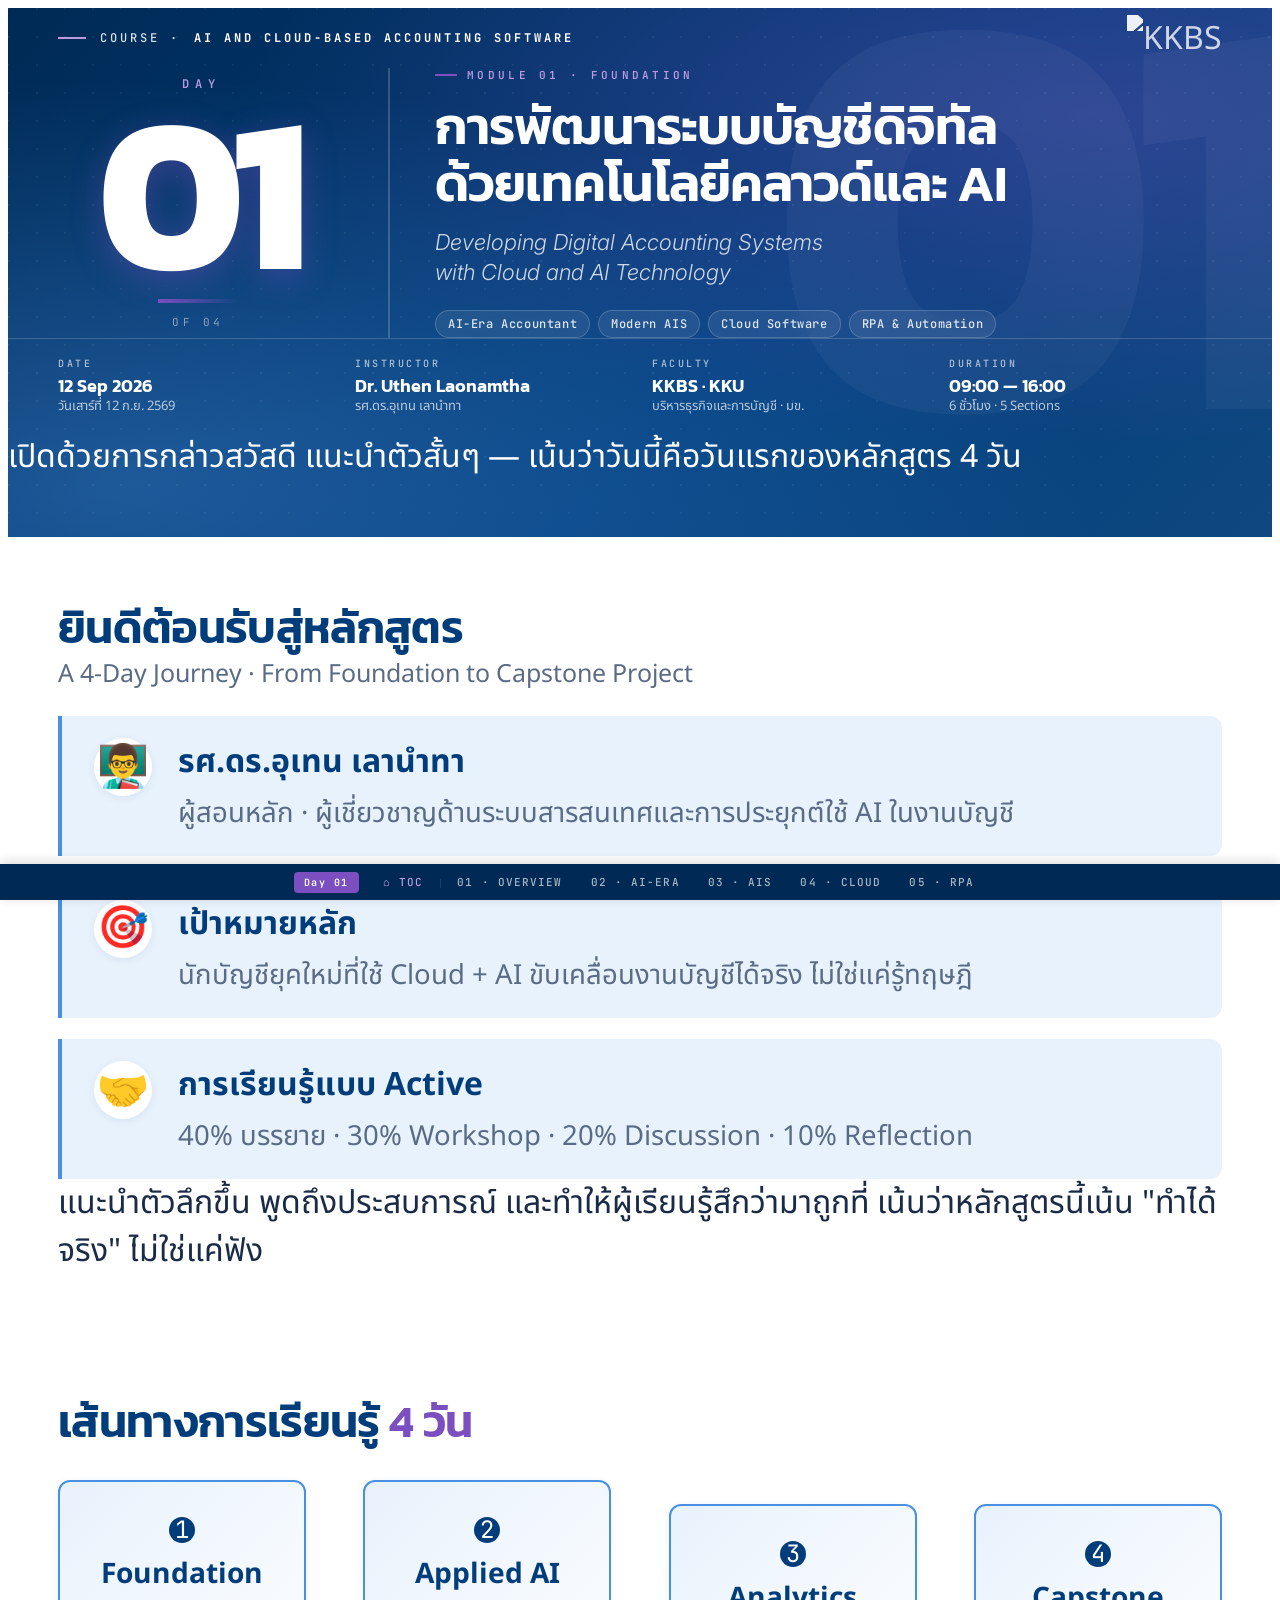
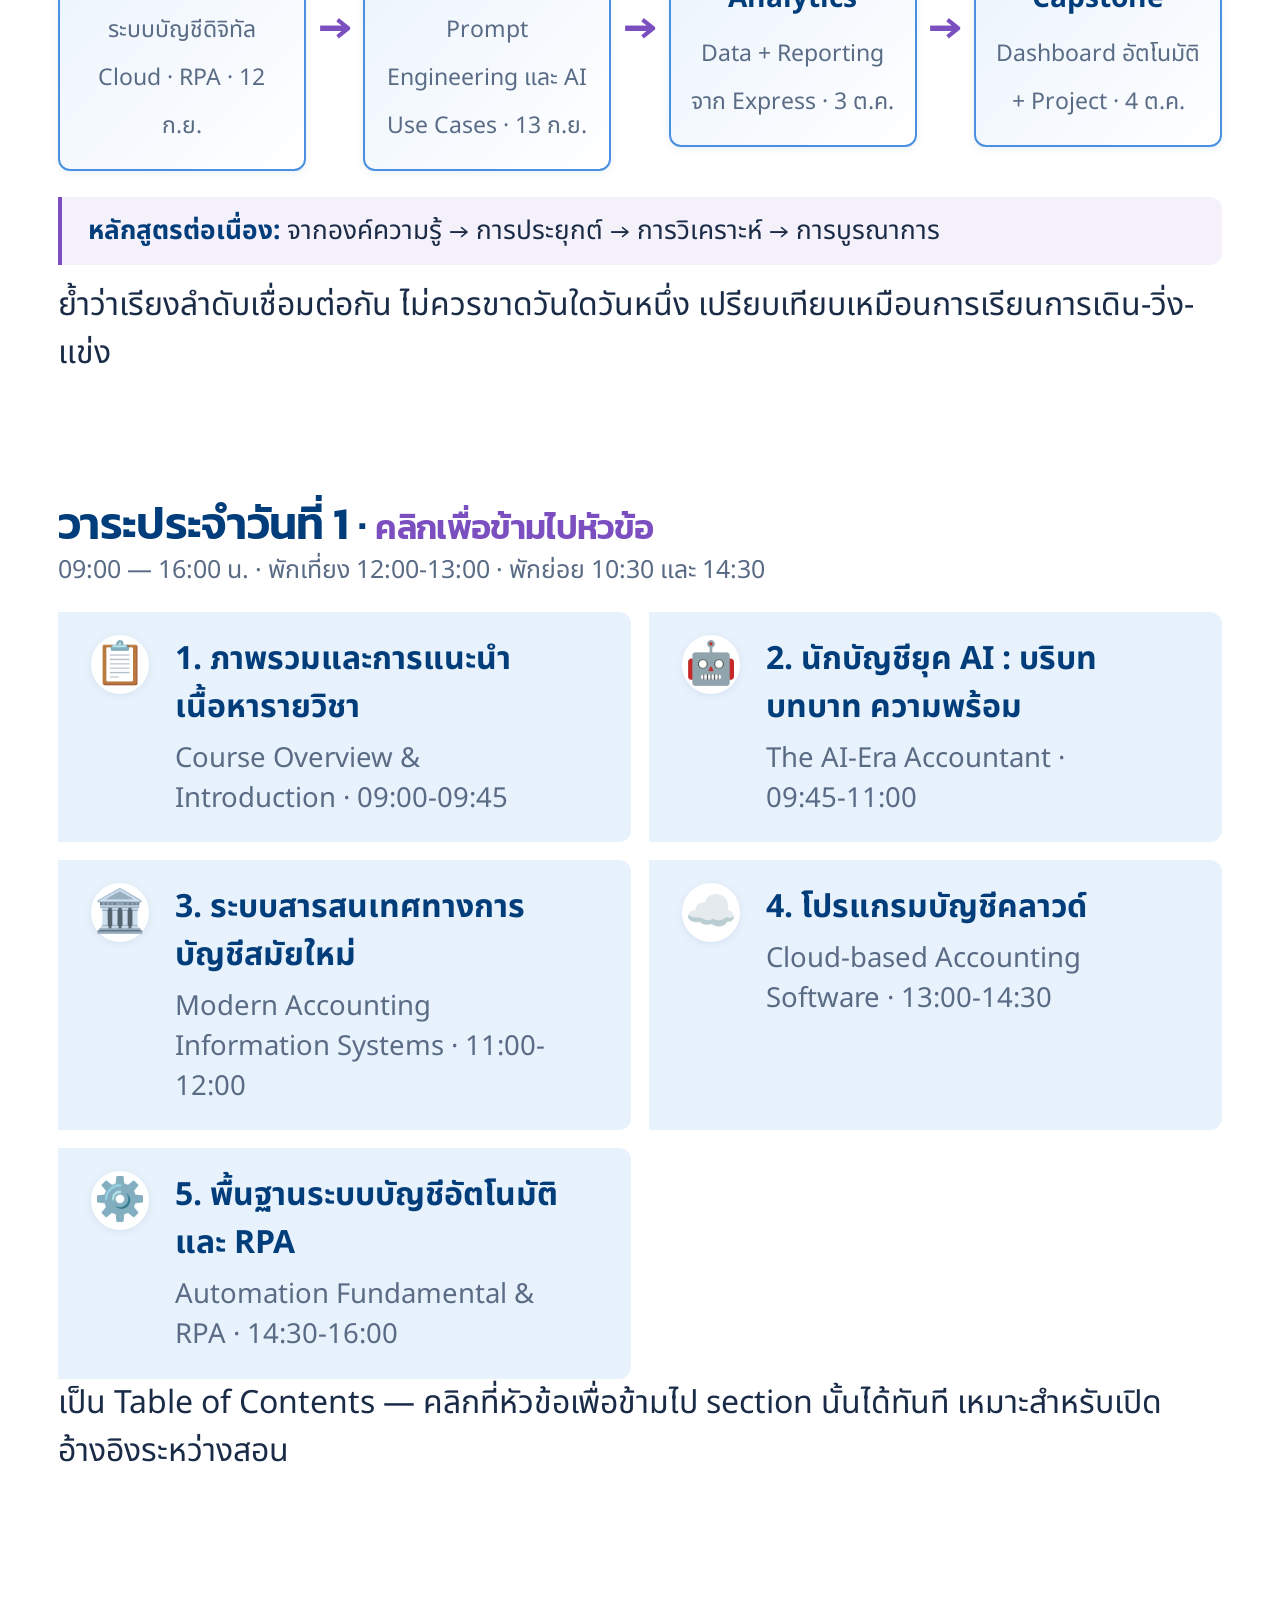
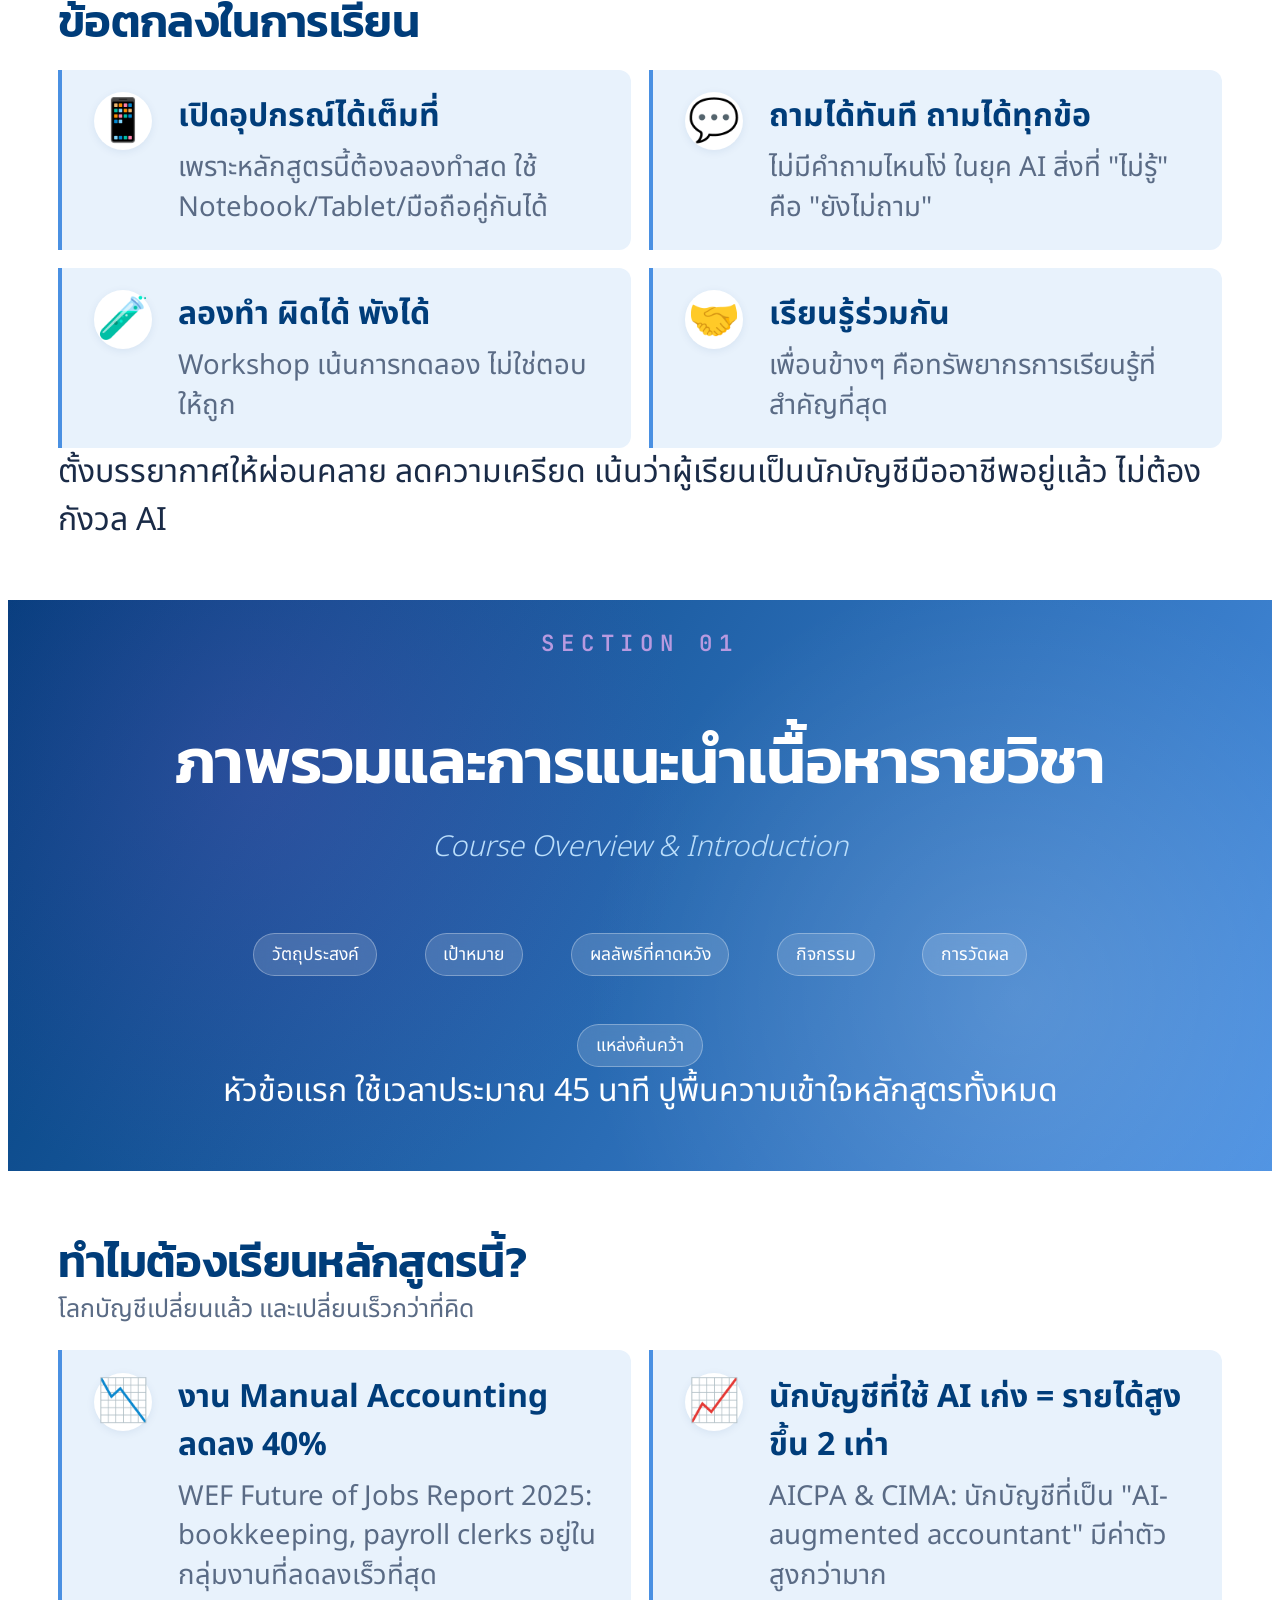
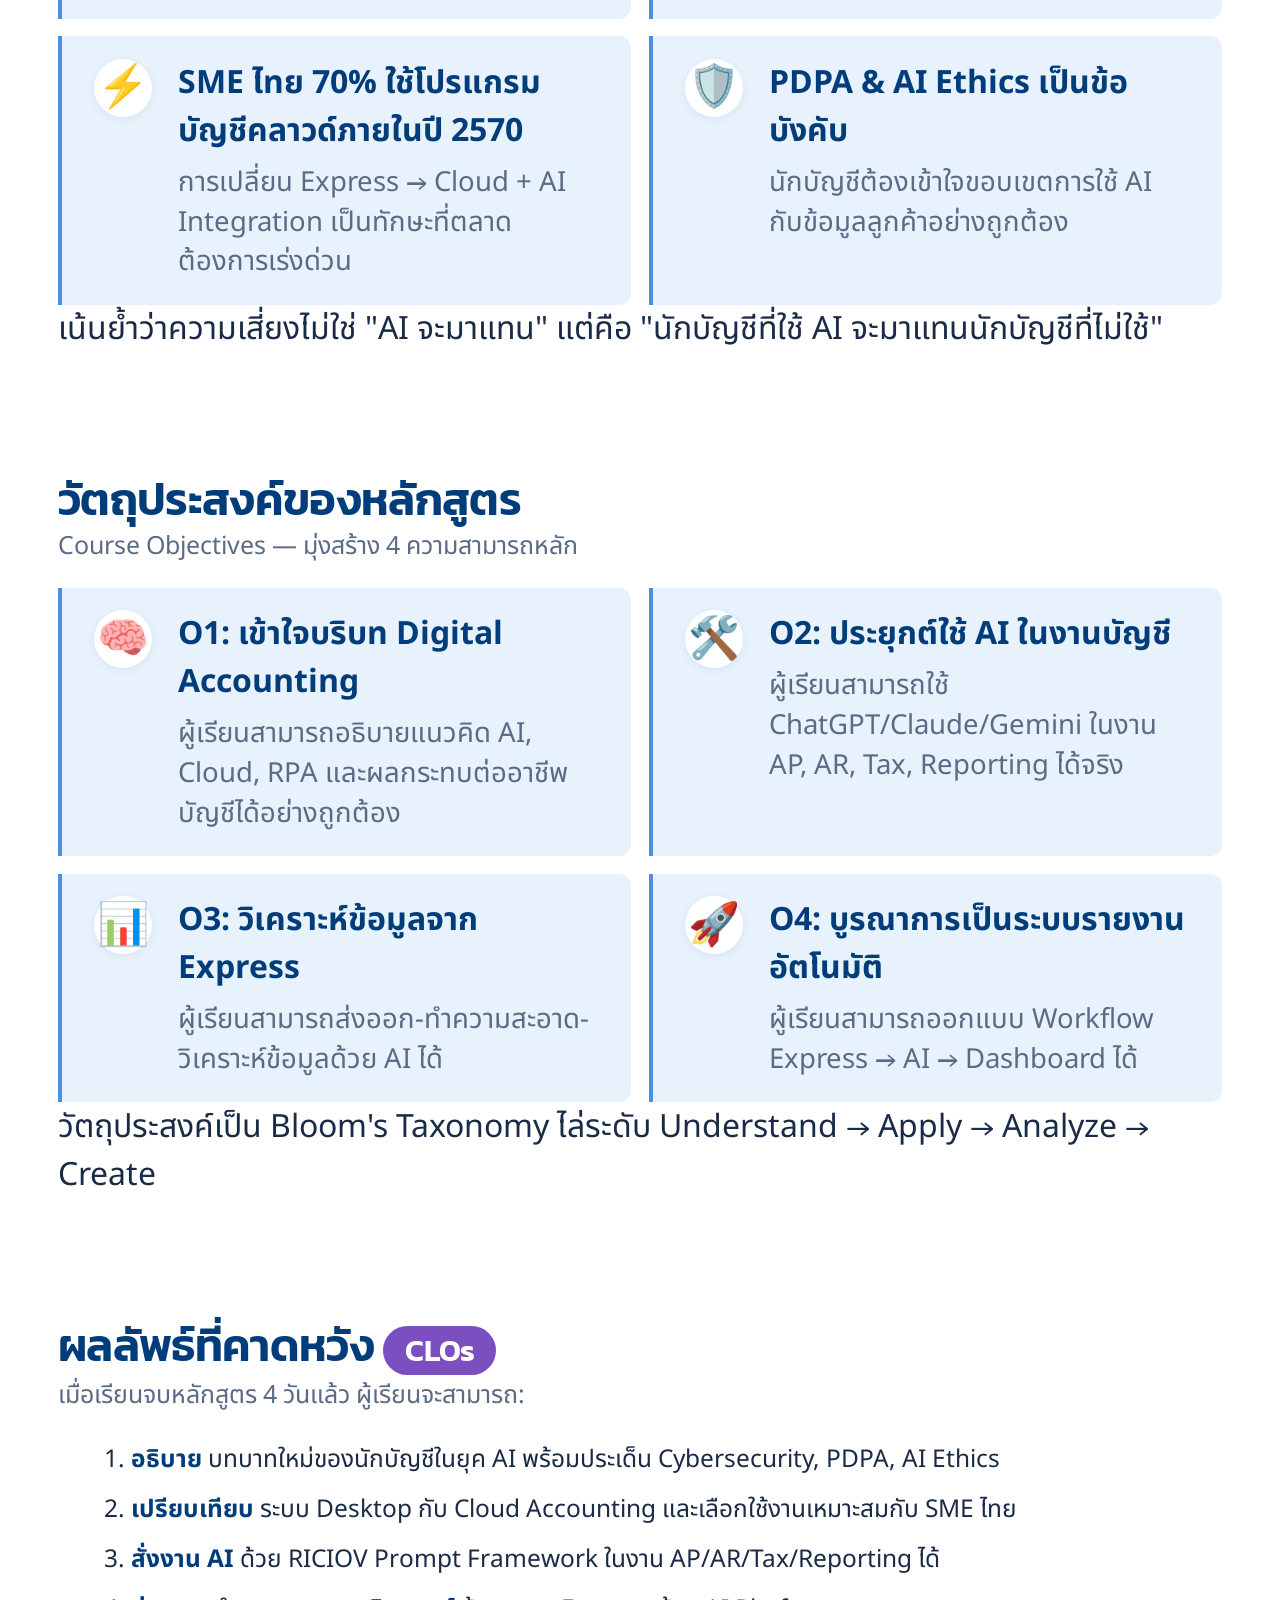
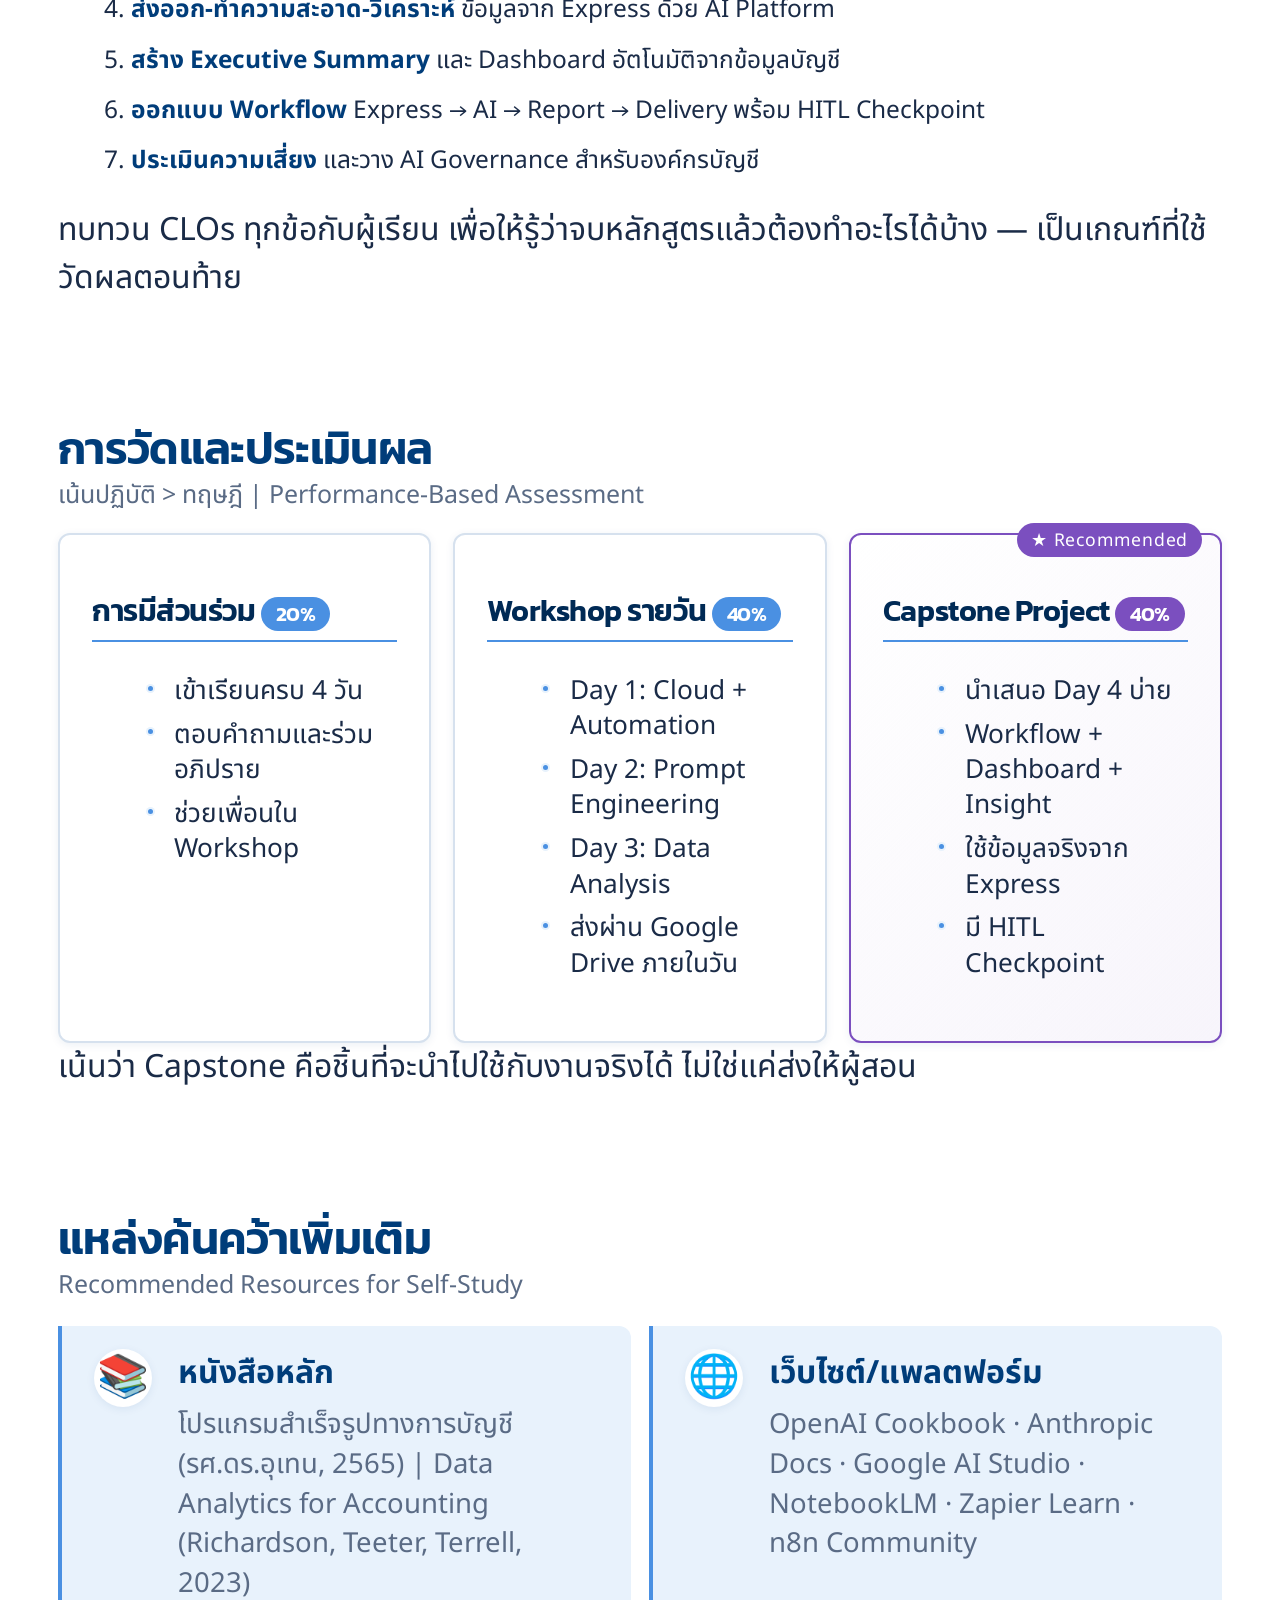
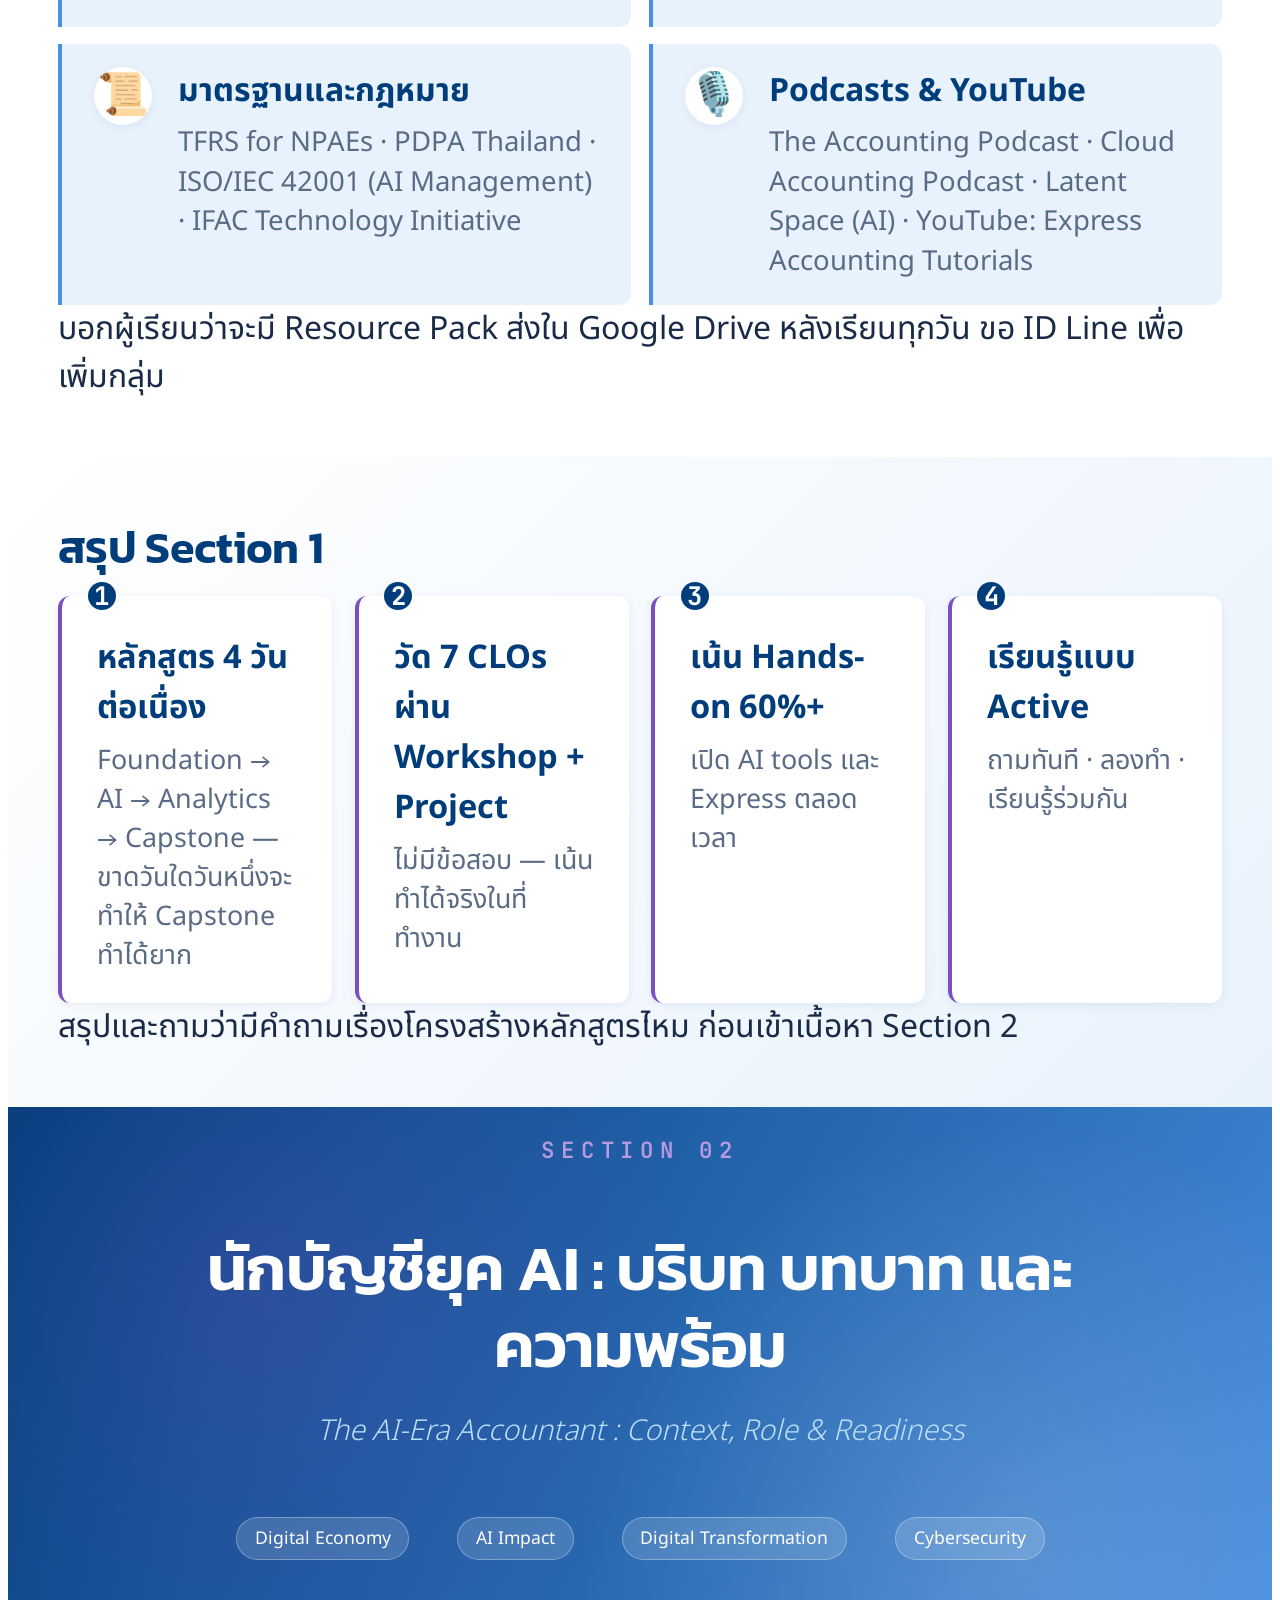
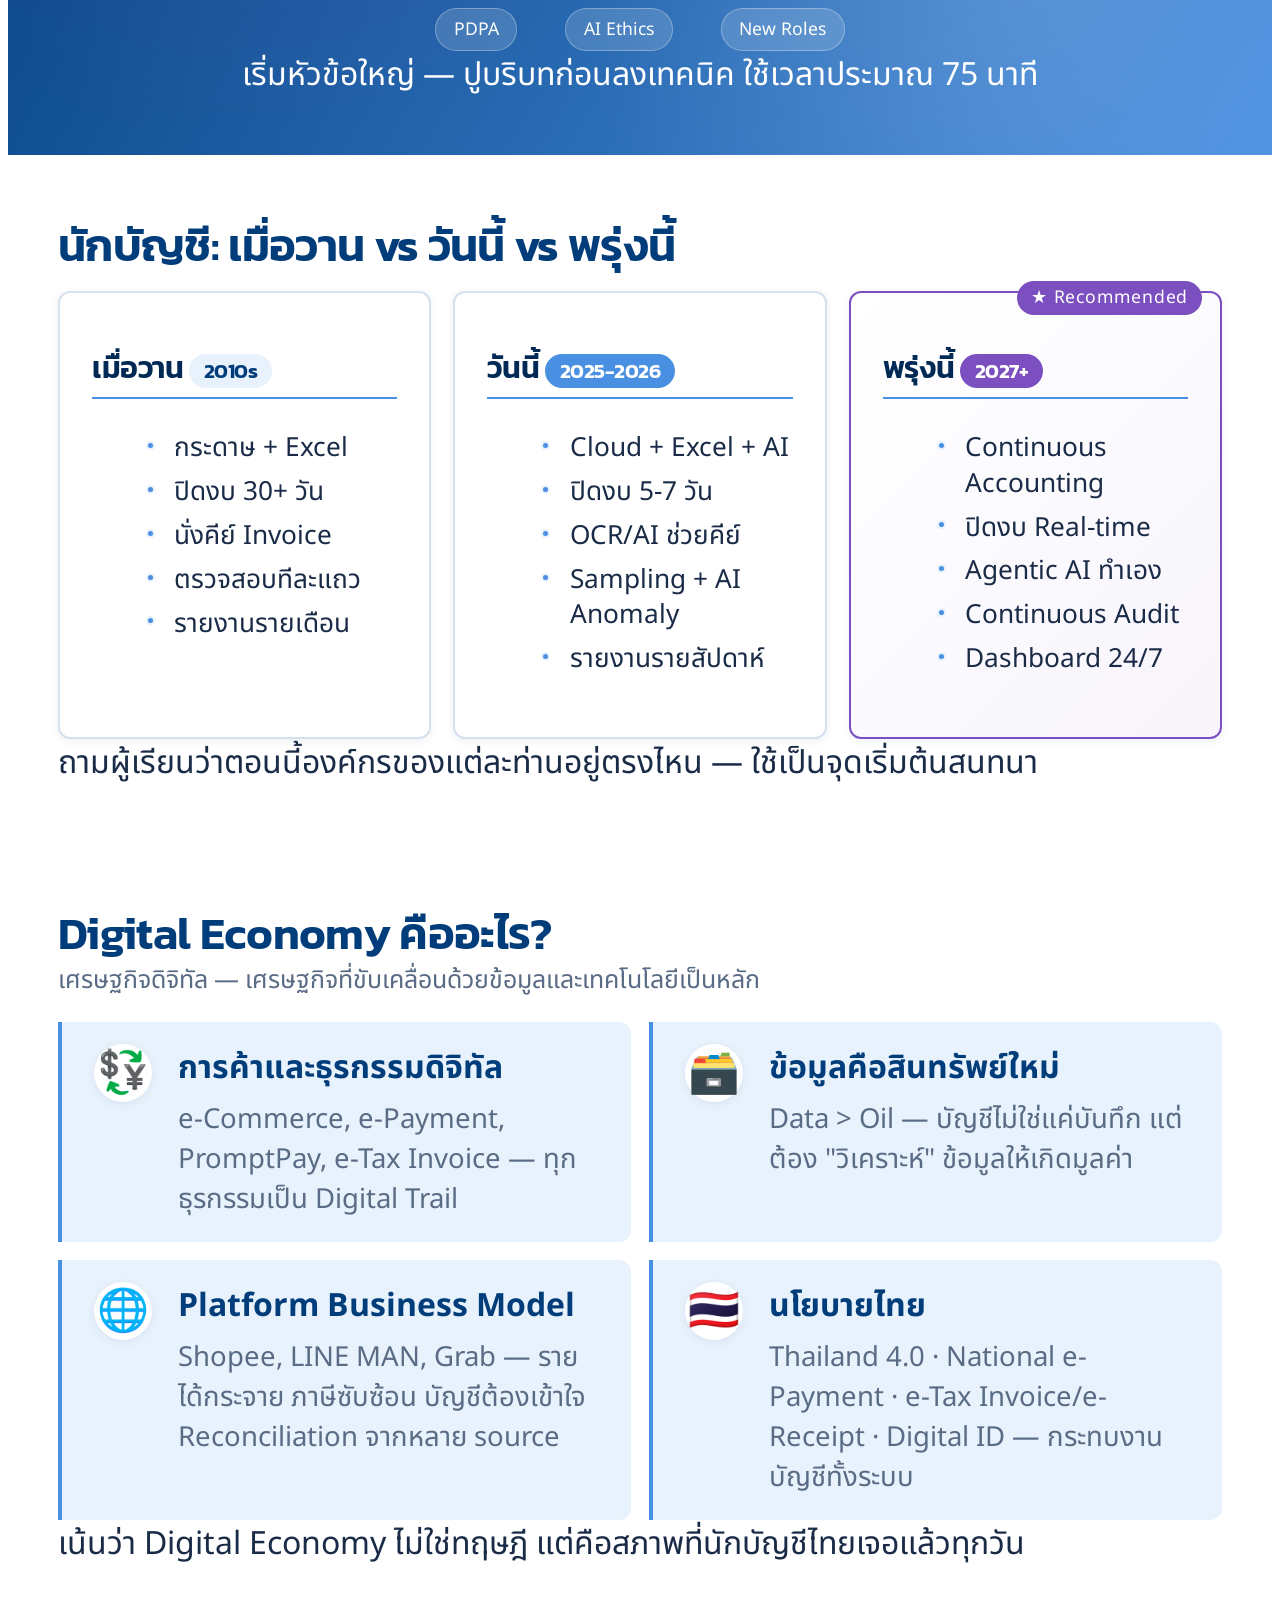
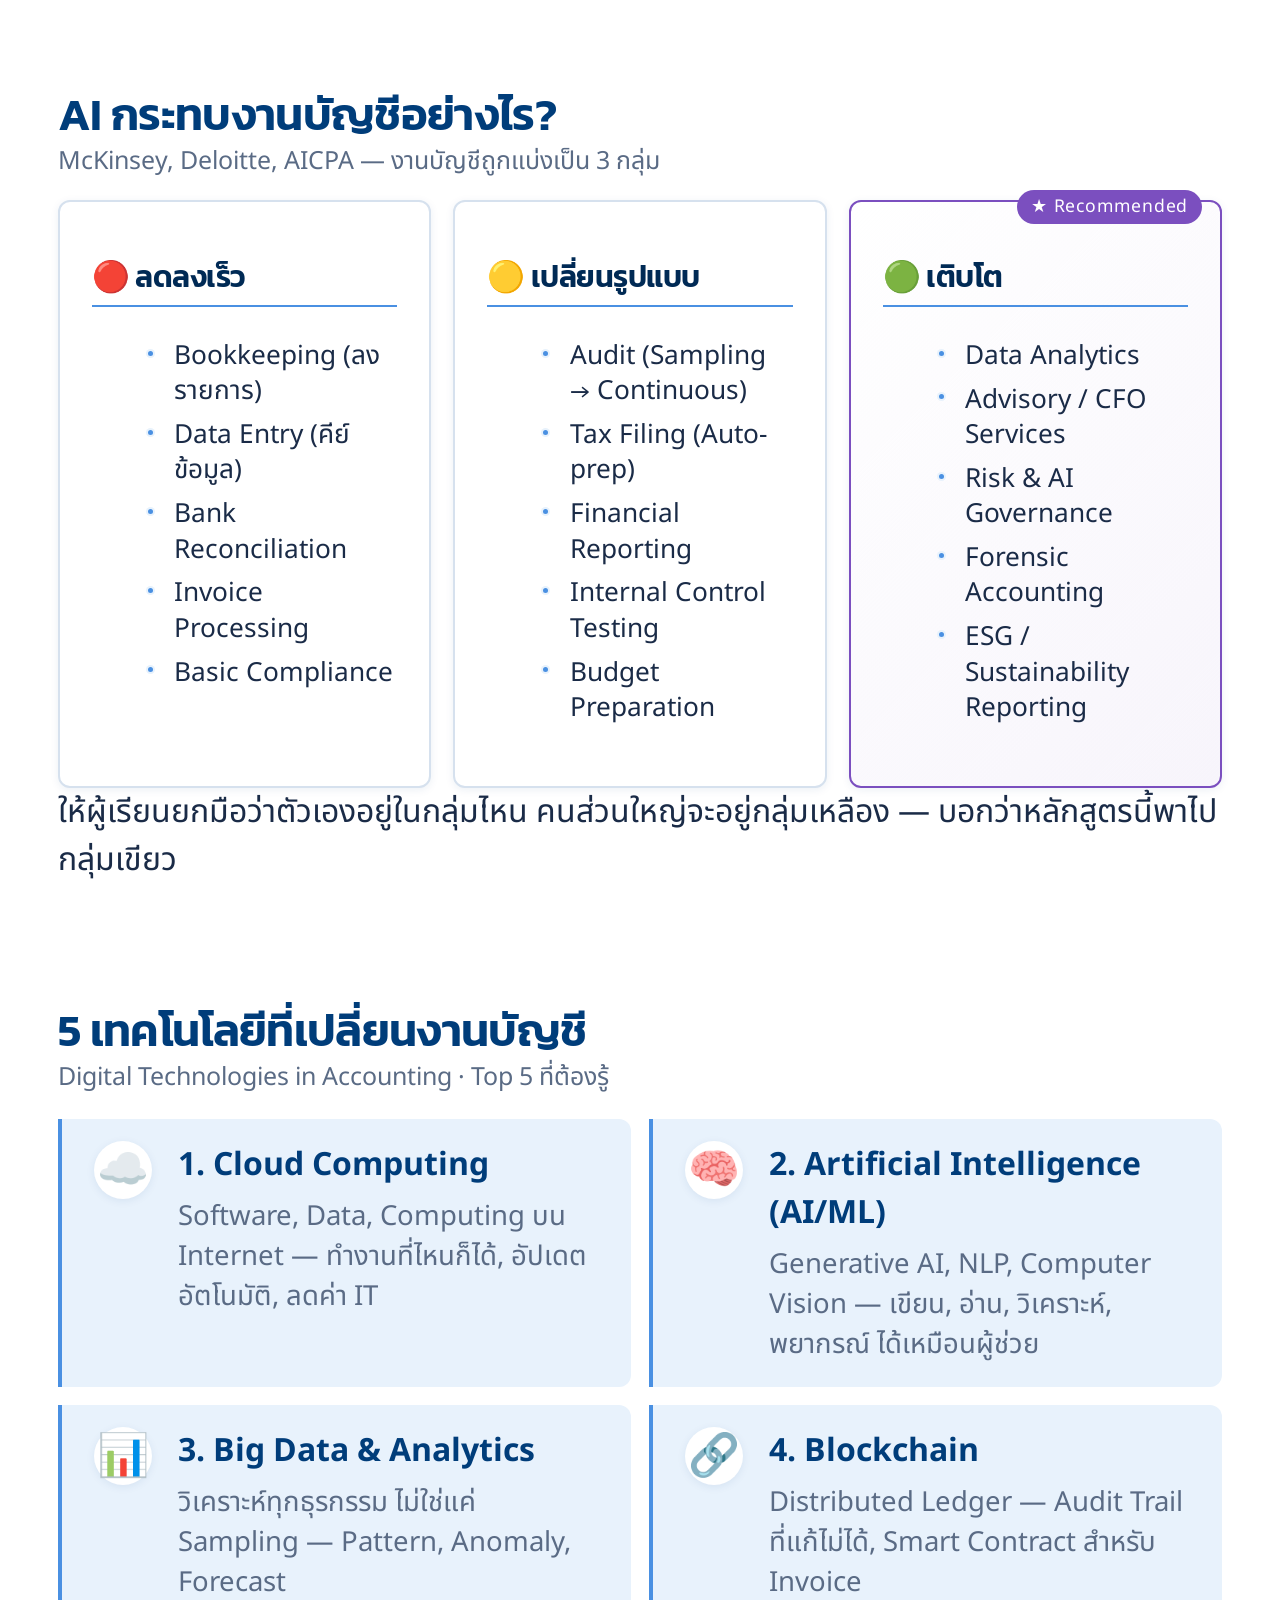
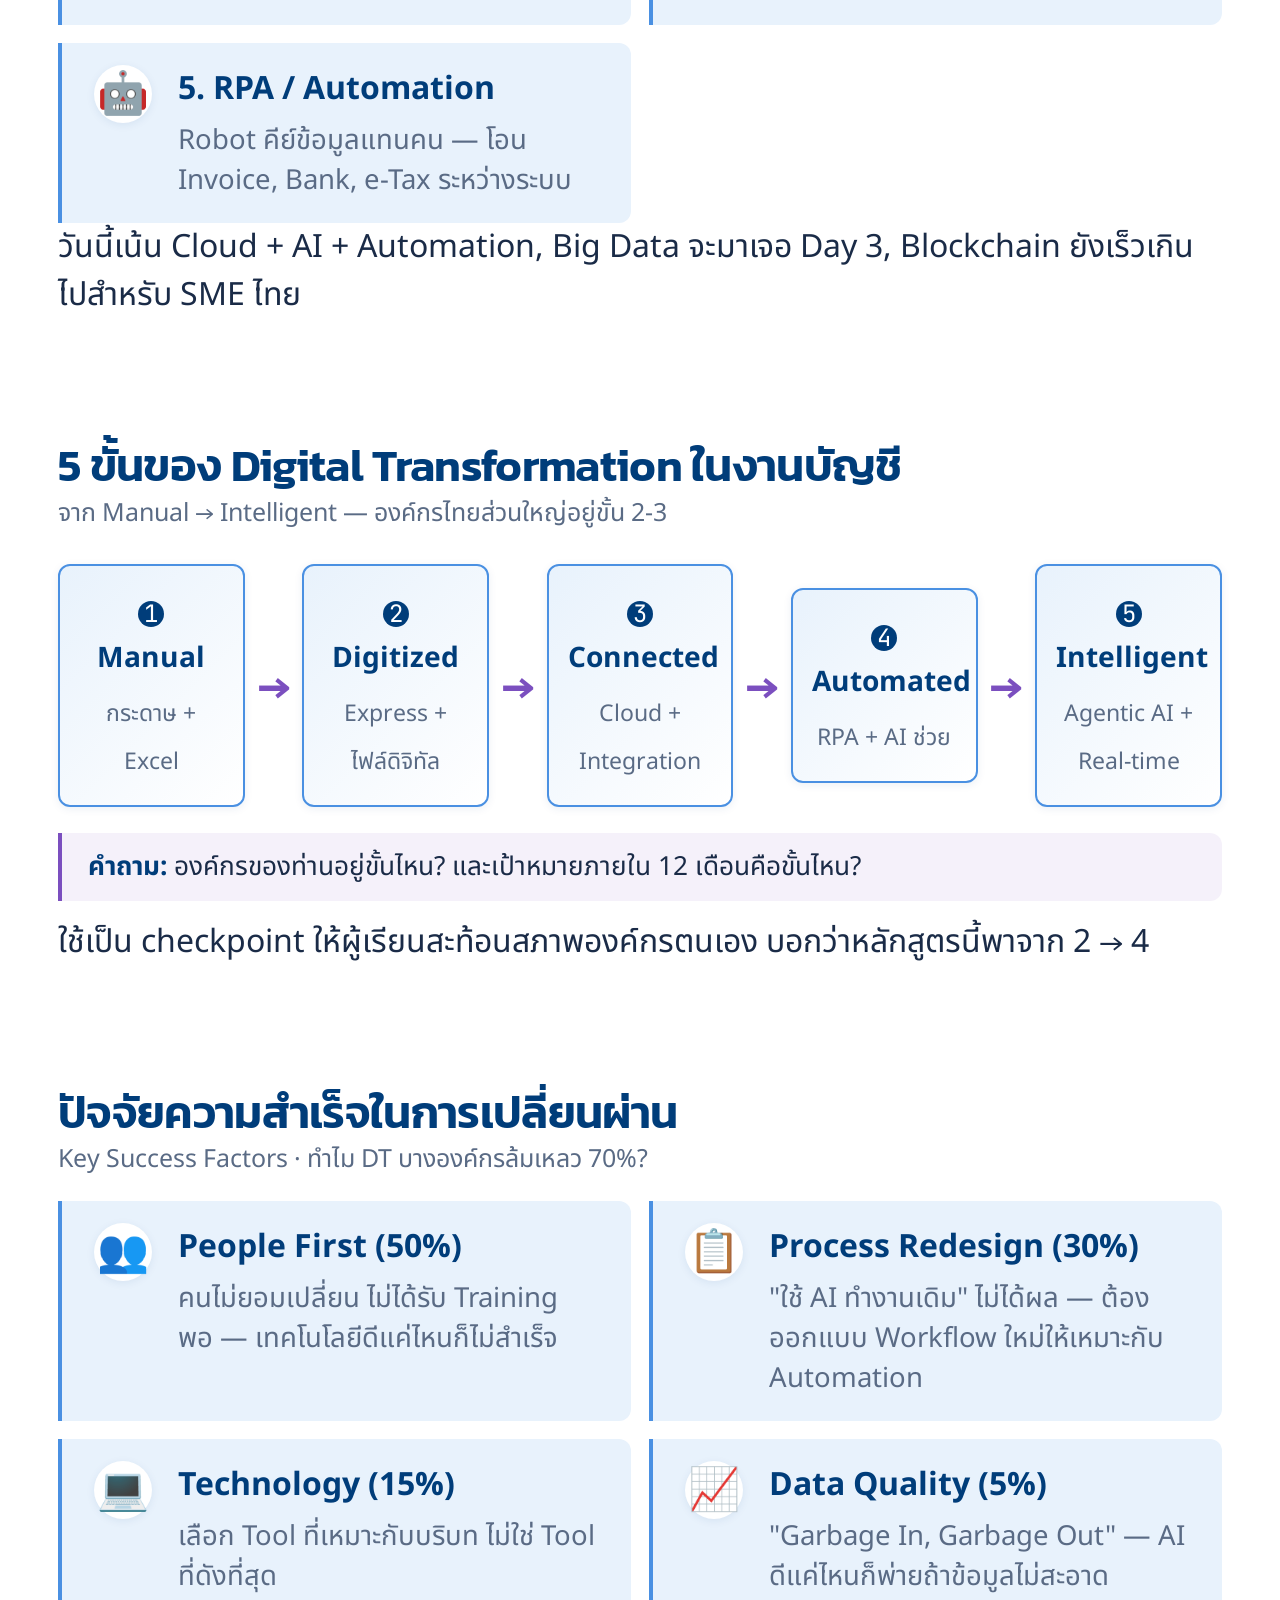
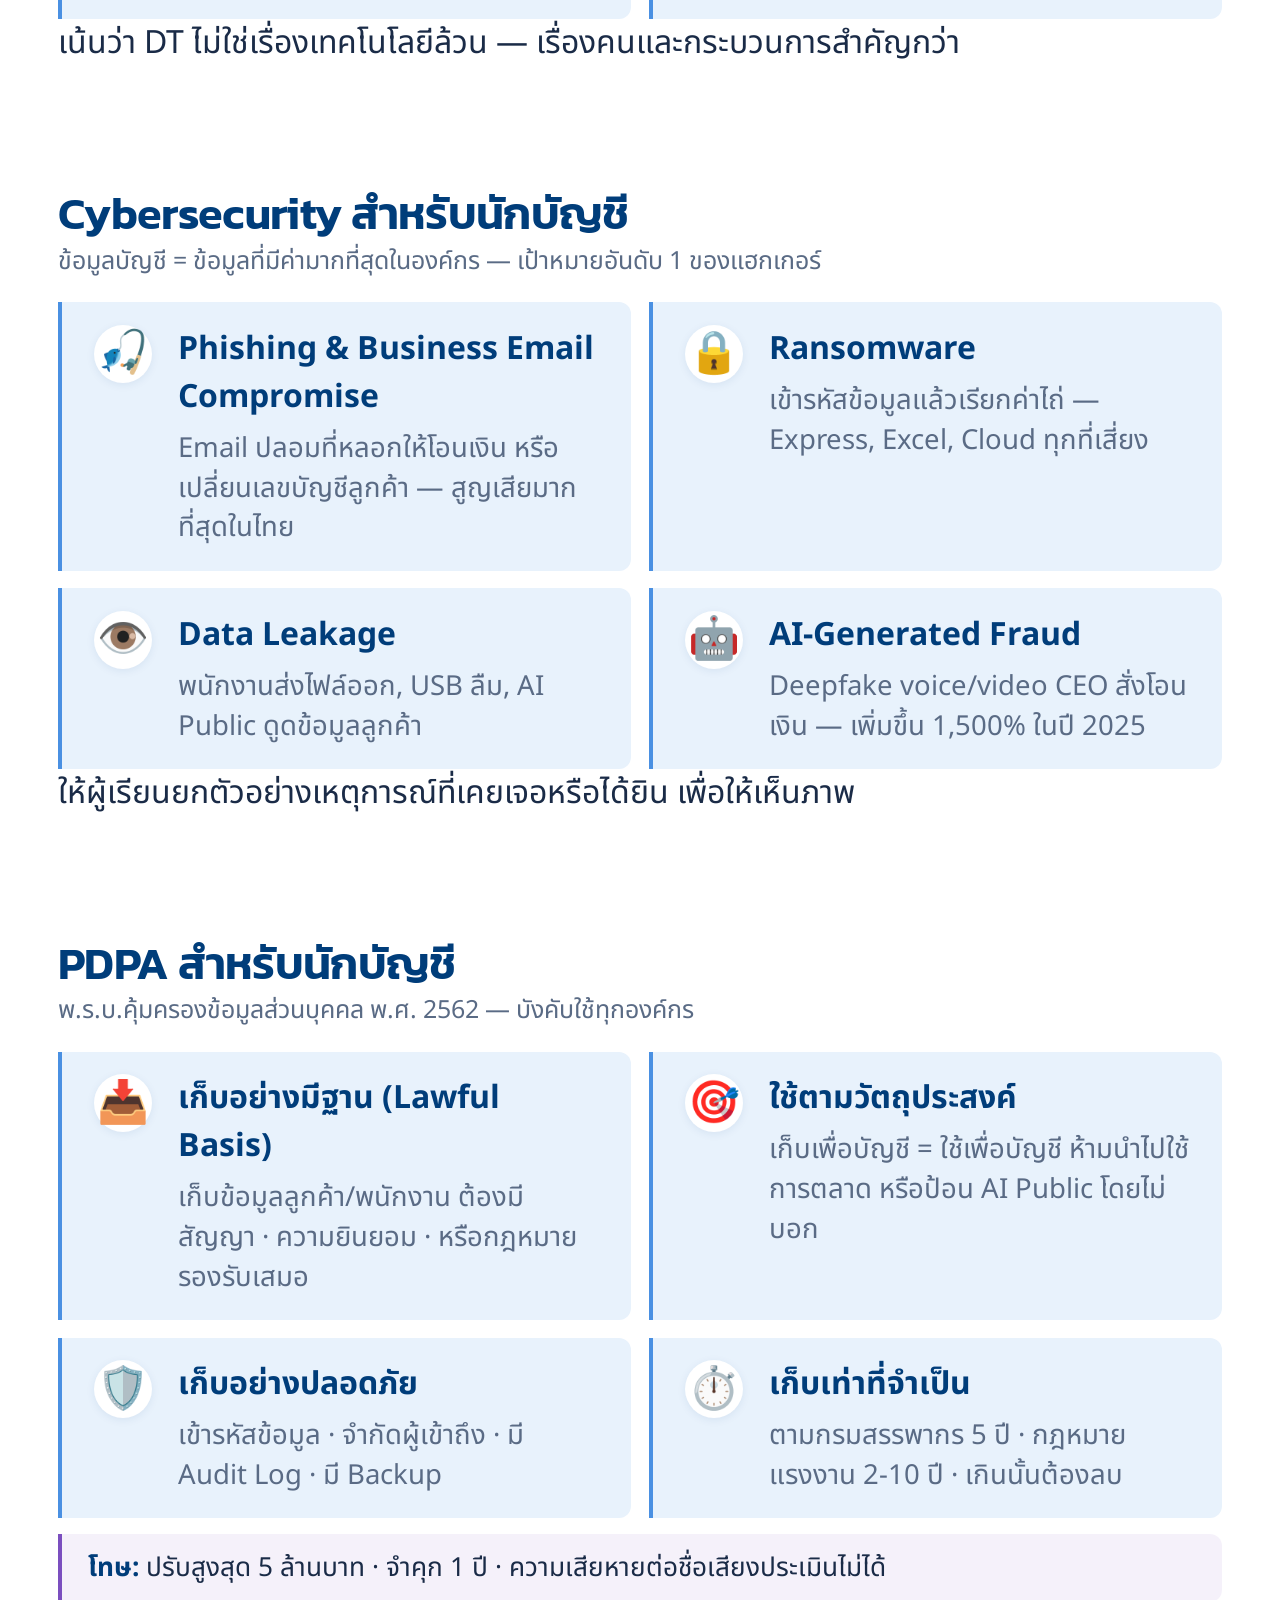
==== day1/index.html @ 1dc1c42b "Initial deploy: Course landing page + 4-day slides" ====
<!DOCTYPE html>
<html lang="th">
<head>
  <meta charset="UTF-8">
  <meta name="viewport" content="width=device-width, initial-scale=1">
  <title>Day 1 — การพัฒนาระบบบัญชีดิจิทัลด้วยเทคโนโลยีคลาวด์และปัญญาประดิษฐ์ | KKBS</title>

  <link rel="preconnect" href="https://fonts.googleapis.com">
  <link rel="preconnect" href="https://fonts.gstatic.com" crossorigin>
  <link href="https://fonts.googleapis.com/css2?family=Kanit:wght@300;400;500;600;700&family=Noto+Sans+Thai:wght@300;400;500;600;700&family=Inter:ital,wght@0,400;0,500;0,600;0,700;1,400&family=JetBrains+Mono:wght@400;500;600&display=swap" rel="stylesheet">

  <link rel="stylesheet" href="https://cdn.jsdelivr.net/npm/reveal.js@5.1.0/dist/reset.css">
  <link rel="stylesheet" href="https://cdn.jsdelivr.net/npm/reveal.js@5.1.0/dist/reveal.css">
  <link rel="stylesheet" href="https://cdn.jsdelivr.net/npm/reveal.js@5.1.0/plugin/highlight/monokai.css">

  <link rel="stylesheet" href="../shared/theme.css">
  <link rel="stylesheet" href="../shared/layouts.css">
</head>
<body>

<div class="reveal">
<div class="slides">

<!-- ═══════════════════════════════════════════════════════════
     SLIDE 1 — TITLE (T1) · Premium Editorial Cover
     ═══════════════════════════════════════════════════════════ -->
<section class="layout-T1 cover-day" data-day-num="01">
  <div class="cover-header">
    <div class="cover-eyebrow">Course · <strong>AI and Cloud-based Accounting Software</strong></div>
    <img class="kkbs-logo" src="https://kkbs.kku.ac.th/wp/wp-content/uploads/2025/01/KKUxKKBS250w-2.png" alt="KKBS">
  </div>
  <div class="cover-body">
    <div class="day-badge">
      <div class="day-label">Day</div>
      <div class="day-num">01</div>
      <div class="day-of">of 04</div>
    </div>
    <div class="title-block">
      <div class="module-tag">Module 01 · Foundation</div>
      <h1>การพัฒนาระบบบัญชีดิจิทัล<br>ด้วยเทคโนโลยีคลาวด์และ AI</h1>
      <div class="subtitle-en">Developing Digital Accounting Systems<br>with Cloud and AI Technology</div>
      <div class="topic-pills">
        <span>AI-Era Accountant</span>
        <span>Modern AIS</span>
        <span>Cloud Software</span>
        <span>RPA &amp; Automation</span>
      </div>
    </div>
  </div>
  <div class="cover-footer cols-4">
    <div class="meta-cell">
      <div class="label">Date</div>
      <div class="value">12 Sep 2026<small>วันเสาร์ที่ 12 ก.ย. 2569</small></div>
    </div>
    <div class="meta-cell">
      <div class="label">Instructor</div>
      <div class="value">Dr. Uthen Laonamtha<small>รศ.ดร.อุเทน เลานำทา</small></div>
    </div>
    <div class="meta-cell">
      <div class="label">Faculty</div>
      <div class="value">KKBS · KKU<small>บริหารธุรกิจ​และการบัญชี · มข.</small></div>
    </div>
    <div class="meta-cell">
      <div class="label">Duration</div>
      <div class="value">09:00 — 16:00<small>6 ชั่วโมง · 5 Sections</small></div>
    </div>
  </div>
  <aside class="notes">เปิดด้วยการกล่าวสวัสดี แนะนำตัวสั้นๆ — เน้นว่าวันนี้คือวันแรกของหลักสูตร 4 วัน</aside>
</section>

<!-- SLIDE 2 — Welcome -->
<section class="layout-T3">
  <h2>ยินดีต้อนรับสู่หลักสูตร</h2>
  <p class="text-muted fs-sm">A 4-Day Journey · From Foundation to Capstone Project</p>
  <div class="concept-grid">
    <div class="concept-item">
      <div class="icon">👨‍🏫</div>
      <div class="text">
        <strong>รศ.ดร.อุเทน เลานำทา</strong>
        <p>ผู้สอนหลัก · ผู้เชี่ยวชาญด้านระบบสารสนเทศและการประยุกต์ใช้ AI ในงานบัญชี</p>
      </div>
    </div>
    <div class="concept-item">
      <div class="icon">🎯</div>
      <div class="text">
        <strong>เป้าหมายหลัก</strong>
        <p>นักบัญชียุคใหม่ที่ใช้ Cloud + AI ขับเคลื่อนงานบัญชีได้จริง ไม่ใช่แค่รู้ทฤษฎี</p>
      </div>
    </div>
    <div class="concept-item">
      <div class="icon">🤝</div>
      <div class="text">
        <strong>การเรียนรู้แบบ Active</strong>
        <p>40% บรรยาย · 30% Workshop · 20% Discussion · 10% Reflection</p>
      </div>
    </div>
  </div>
  <aside class="notes">แนะนำตัวลึกขึ้น พูดถึงประสบการณ์ และทำให้ผู้เรียนรู้สึกว่ามาถูกที่ เน้นว่าหลักสูตรนี้เน้น "ทำได้จริง" ไม่ใช่แค่ฟัง</aside>
</section>

<!-- SLIDE 3 — Course Roadmap (4 Days Overview) -->
<section class="layout-T5">
  <h2>เส้นทางการเรียนรู้ <span class="text-purple">4 วัน</span></h2>
  <div class="workflow">
    <div class="step">
      <div class="num">1</div>
      <strong>Foundation</strong>
      <span>ระบบบัญชีดิจิทัล Cloud · RPA · 12 ก.ย.</span>
    </div>
    <div class="arrow">→</div>
    <div class="step">
      <div class="num">2</div>
      <strong>Applied AI</strong>
      <span>Prompt Engineering และ AI Use Cases · 13 ก.ย.</span>
    </div>
    <div class="arrow">→</div>
    <div class="step">
      <div class="num">3</div>
      <strong>Analytics</strong>
      <span>Data + Reporting จาก Express · 3 ต.ค.</span>
    </div>
    <div class="arrow">→</div>
    <div class="step">
      <div class="num">4</div>
      <strong>Capstone</strong>
      <span>Dashboard อัตโนมัติ + Project · 4 ต.ค.</span>
    </div>
  </div>
  <div class="callout purple">
    <strong>หลักสูตรต่อเนื่อง:</strong> จากองค์ความรู้ → การประยุกต์ → การวิเคราะห์ → การบูรณาการ
  </div>
  <aside class="notes">ย้ำว่าเรียงลำดับเชื่อมต่อกัน ไม่ควรขาดวันใดวันหนึ่ง เปรียบเทียบเหมือนการเรียนการเดิน-วิ่ง-แข่ง</aside>
</section>

<!-- SLIDE 4 — Day 1 Agenda · Clickable Table of Contents -->
<section class="layout-T3" id="agenda">
  <h2>วาระประจำวันที่ 1 · <span class="text-purple" style="font-size:0.75em;">คลิกเพื่อข้ามไปหัวข้อ</span></h2>
  <p class="text-muted fs-sm">09:00 — 16:00 น. · พักเที่ยง 12:00-13:00 · พักย่อย 10:30 และ 14:30</p>
  <div class="concept-grid">
    <a class="concept-item" href="#/sec-1">
      <div class="icon">📋</div>
      <div class="text"><strong>1. ภาพรวมและการแนะนำเนื้อหารายวิชา</strong>
        <p>Course Overview &amp; Introduction · 09:00-09:45</p></div>
      <div class="arrow-go">›</div>
    </a>
    <a class="concept-item" href="#/sec-2">
      <div class="icon">🤖</div>
      <div class="text"><strong>2. นักบัญชียุค AI : บริบท บทบาท ความพร้อม</strong>
        <p>The AI-Era Accountant · 09:45-11:00</p></div>
      <div class="arrow-go">›</div>
    </a>
    <a class="concept-item" href="#/sec-3">
      <div class="icon">🏛️</div>
      <div class="text"><strong>3. ระบบสารสนเทศทางการบัญชีสมัยใหม่</strong>
        <p>Modern Accounting Information Systems · 11:00-12:00</p></div>
      <div class="arrow-go">›</div>
    </a>
    <a class="concept-item" href="#/sec-4">
      <div class="icon">☁️</div>
      <div class="text"><strong>4. โปรแกรมบัญชีคลาวด์</strong>
        <p>Cloud-based Accounting Software · 13:00-14:30</p></div>
      <div class="arrow-go">›</div>
    </a>
    <a class="concept-item" href="#/sec-5">
      <div class="icon">⚙️</div>
      <div class="text"><strong>5. พื้นฐานระบบบัญชีอัตโนมัติและ RPA</strong>
        <p>Automation Fundamental &amp; RPA · 14:30-16:00</p></div>
      <div class="arrow-go">›</div>
    </a>
  </div>
  <aside class="notes">เป็น Table of Contents — คลิกที่หัวข้อเพื่อข้ามไป section นั้นได้ทันที เหมาะสำหรับเปิดอ้างอิงระหว่างสอน</aside>
</section>

<!-- SLIDE 5 — House Rules -->
<section class="layout-T3">
  <h2>ข้อตกลงในการเรียน</h2>
  <div class="concept-grid">
    <div class="concept-item">
      <div class="icon">📱</div>
      <div class="text"><strong>เปิดอุปกรณ์ได้เต็มที่</strong>
        <p>เพราะหลักสูตรนี้ต้องลองทำสด ใช้ Notebook/Tablet/มือถือคู่กันได้</p></div>
    </div>
    <div class="concept-item">
      <div class="icon">💬</div>
      <div class="text"><strong>ถามได้ทันที ถามได้ทุกข้อ</strong>
        <p>ไม่มีคำถามไหนโง่ ในยุค AI สิ่งที่ "ไม่รู้" คือ "ยังไม่ถาม"</p></div>
    </div>
    <div class="concept-item">
      <div class="icon">🧪</div>
      <div class="text"><strong>ลองทำ ผิดได้ พังได้</strong>
        <p>Workshop เน้นการทดลอง ไม่ใช่ตอบให้ถูก</p></div>
    </div>
    <div class="concept-item">
      <div class="icon">🤝</div>
      <div class="text"><strong>เรียนรู้ร่วมกัน</strong>
        <p>เพื่อนข้างๆ คือทรัพยากรการเรียนรู้ที่สำคัญที่สุด</p></div>
    </div>
  </div>
  <aside class="notes">ตั้งบรรยากาศให้ผ่อนคลาย ลดความเครียด เน้นว่าผู้เรียนเป็นนักบัญชีมืออาชีพอยู่แล้ว ไม่ต้องกังวล AI</aside>
</section>

<!-- ═══════════════════════════════════════════════════════════
     SECTION 1 — COURSE OVERVIEW & INTRODUCTION
     ═══════════════════════════════════════════════════════════ -->

<!-- SLIDE 6 — Section 1 Divider -->
<section class="layout-T2" id="sec-1" data-id="sec-1">
  <div class="section-num">SECTION 01</div>
  <h1>ภาพรวมและการแนะนำเนื้อหารายวิชา</h1>
  <div class="en-title">Course Overview &amp; Introduction</div>
  <div class="topic-list">
    <span>วัตถุประสงค์</span>
    <span>เป้าหมาย</span>
    <span>ผลลัพธ์ที่คาดหวัง</span>
    <span>กิจกรรม</span>
    <span>การวัดผล</span>
    <span>แหล่งค้นคว้า</span>
  </div>
  <aside class="notes">หัวข้อแรก ใช้เวลาประมาณ 45 นาที ปูพื้นความเข้าใจหลักสูตรทั้งหมด</aside>
</section>

<!-- SLIDE 7 — Why this course -->
<section class="layout-T3">
  <h2>ทำไมต้องเรียนหลักสูตรนี้?</h2>
  <p class="text-muted fs-sm">โลกบัญชีเปลี่ยนแล้ว และเปลี่ยนเร็วกว่าที่คิด</p>
  <div class="concept-grid">
    <div class="concept-item">
      <div class="icon">📉</div>
      <div class="text"><strong>งาน Manual Accounting ลดลง 40%</strong>
        <p>WEF Future of Jobs Report 2025: bookkeeping, payroll clerks อยู่ในกลุ่มงานที่ลดลงเร็วที่สุด</p></div>
    </div>
    <div class="concept-item">
      <div class="icon">📈</div>
      <div class="text"><strong>นักบัญชีที่ใช้ AI เก่ง = รายได้สูงขึ้น 2 เท่า</strong>
        <p>AICPA &amp; CIMA: นักบัญชีที่เป็น "AI-augmented accountant" มีค่าตัวสูงกว่ามาก</p></div>
    </div>
    <div class="concept-item">
      <div class="icon">⚡</div>
      <div class="text"><strong>SME ไทย 70% ใช้โปรแกรมบัญชีคลาวด์ภายในปี 2570</strong>
        <p>การเปลี่ยน Express → Cloud + AI Integration เป็นทักษะที่ตลาดต้องการเร่งด่วน</p></div>
    </div>
    <div class="concept-item">
      <div class="icon">🛡️</div>
      <div class="text"><strong>PDPA &amp; AI Ethics เป็นข้อบังคับ</strong>
        <p>นักบัญชีต้องเข้าใจขอบเขตการใช้ AI กับข้อมูลลูกค้าอย่างถูกต้อง</p></div>
    </div>
  </div>
  <aside class="notes">เน้นย้ำว่าความเสี่ยงไม่ใช่ "AI จะมาแทน" แต่คือ "นักบัญชีที่ใช้ AI จะมาแทนนักบัญชีที่ไม่ใช้"</aside>
</section>

<!-- SLIDE 8 — Course Objectives -->
<section class="layout-T3">
  <h2>วัตถุประสงค์ของหลักสูตร</h2>
  <p class="text-muted fs-sm">Course Objectives — มุ่งสร้าง 4 ความสามารถหลัก</p>
  <div class="concept-grid">
    <div class="concept-item">
      <div class="icon">🧠</div>
      <div class="text"><strong>O1: เข้าใจบริบท Digital Accounting</strong>
        <p>ผู้เรียนสามารถอธิบายแนวคิด AI, Cloud, RPA และผลกระทบต่ออาชีพบัญชีได้อย่างถูกต้อง</p></div>
    </div>
    <div class="concept-item">
      <div class="icon">🛠️</div>
      <div class="text"><strong>O2: ประยุกต์ใช้ AI ในงานบัญชี</strong>
        <p>ผู้เรียนสามารถใช้ ChatGPT/Claude/Gemini ในงาน AP, AR, Tax, Reporting ได้จริง</p></div>
    </div>
    <div class="concept-item">
      <div class="icon">📊</div>
      <div class="text"><strong>O3: วิเคราะห์ข้อมูลจาก Express</strong>
        <p>ผู้เรียนสามารถส่งออก-ทำความสะอาด-วิเคราะห์ข้อมูลด้วย AI ได้</p></div>
    </div>
    <div class="concept-item">
      <div class="icon">🚀</div>
      <div class="text"><strong>O4: บูรณาการเป็นระบบรายงานอัตโนมัติ</strong>
        <p>ผู้เรียนสามารถออกแบบ Workflow Express → AI → Dashboard ได้</p></div>
    </div>
  </div>
  <aside class="notes">วัตถุประสงค์เป็น Bloom's Taxonomy ไล่ระดับ Understand → Apply → Analyze → Create</aside>
</section>

<!-- SLIDE 9 — Learning Outcomes -->
<section class="layout-T3">
  <h2>ผลลัพธ์ที่คาดหวัง <span class="badge badge-purple">CLOs</span></h2>
  <p class="text-muted fs-sm">เมื่อเรียนจบหลักสูตร 4 วันแล้ว ผู้เรียนจะสามารถ:</p>
  <ol style="font-size: 0.85em; line-height: 1.6;">
    <li><strong>อธิบาย</strong> บทบาทใหม่ของนักบัญชีในยุค AI พร้อมประเด็น Cybersecurity, PDPA, AI Ethics</li>
    <li><strong>เปรียบเทียบ</strong> ระบบ Desktop กับ Cloud Accounting และเลือกใช้งานเหมาะสมกับ SME ไทย</li>
    <li><strong>สั่งงาน AI</strong> ด้วย RICIOV Prompt Framework ในงาน AP/AR/Tax/Reporting ได้</li>
    <li><strong>ส่งออก-ทำความสะอาด-วิเคราะห์</strong> ข้อมูลจาก Express ด้วย AI Platform</li>
    <li><strong>สร้าง Executive Summary</strong> และ Dashboard อัตโนมัติจากข้อมูลบัญชี</li>
    <li><strong>ออกแบบ Workflow</strong> Express → AI → Report → Delivery พร้อม HITL Checkpoint</li>
    <li><strong>ประเมินความเสี่ยง</strong> และวาง AI Governance สำหรับองค์กรบัญชี</li>
  </ol>
  <aside class="notes">ทบทวน CLOs ทุกข้อกับผู้เรียน เพื่อให้รู้ว่าจบหลักสูตรแล้วต้องทำอะไรได้บ้าง — เป็นเกณฑ์ที่ใช้วัดผลตอนท้าย</aside>
</section>

<!-- SLIDE 10 — Assessment -->
<section class="layout-T4">
  <h2>การวัดและประเมินผล</h2>
  <p class="text-muted fs-sm">เน้นปฏิบัติ &gt; ทฤษฎี | Performance-Based Assessment</p>
  <div class="compare-grid cols-3">
    <div class="compare-card">
      <h3>การมีส่วนร่วม <span class="badge badge-sky">20%</span></h3>
      <ul>
        <li>เข้าเรียนครบ 4 วัน</li>
        <li>ตอบคำถามและร่วมอภิปราย</li>
        <li>ช่วยเพื่อนใน Workshop</li>
      </ul>
    </div>
    <div class="compare-card">
      <h3>Workshop รายวัน <span class="badge badge-sky">40%</span></h3>
      <ul>
        <li>Day 1: Cloud + Automation</li>
        <li>Day 2: Prompt Engineering</li>
        <li>Day 3: Data Analysis</li>
        <li>ส่งผ่าน Google Drive ภายในวัน</li>
      </ul>
    </div>
    <div class="compare-card highlight">
      <h3>Capstone Project <span class="badge badge-purple">40%</span></h3>
      <ul>
        <li>นำเสนอ Day 4 บ่าย</li>
        <li>Workflow + Dashboard + Insight</li>
        <li>ใช้ข้อมูลจริงจาก Express</li>
        <li>มี HITL Checkpoint</li>
      </ul>
    </div>
  </div>
  <aside class="notes">เน้นว่า Capstone คือชิ้นที่จะนำไปใช้กับงานจริงได้ ไม่ใช่แค่ส่งให้ผู้สอน</aside>
</section>

<!-- SLIDE 11 — Resources -->
<section class="layout-T3">
  <h2>แหล่งค้นคว้าเพิ่มเติม</h2>
  <p class="text-muted fs-sm">Recommended Resources for Self-Study</p>
  <div class="concept-grid">
    <div class="concept-item">
      <div class="icon">📚</div>
      <div class="text"><strong>หนังสือหลัก</strong>
        <p>โปรแกรมสำเร็จรูปทางการบัญชี (รศ.ดร.อุเทน, 2565) | Data Analytics for Accounting (Richardson, Teeter, Terrell, 2023)</p></div>
    </div>
    <div class="concept-item">
      <div class="icon">🌐</div>
      <div class="text"><strong>เว็บไซต์/แพลตฟอร์ม</strong>
        <p>OpenAI Cookbook · Anthropic Docs · Google AI Studio · NotebookLM · Zapier Learn · n8n Community</p></div>
    </div>
    <div class="concept-item">
      <div class="icon">📜</div>
      <div class="text"><strong>มาตรฐานและกฎหมาย</strong>
        <p>TFRS for NPAEs · PDPA Thailand · ISO/IEC 42001 (AI Management) · IFAC Technology Initiative</p></div>
    </div>
    <div class="concept-item">
      <div class="icon">🎙️</div>
      <div class="text"><strong>Podcasts &amp; YouTube</strong>
        <p>The Accounting Podcast · Cloud Accounting Podcast · Latent Space (AI) · YouTube: Express Accounting Tutorials</p></div>
    </div>
  </div>
  <aside class="notes">บอกผู้เรียนว่าจะมี Resource Pack ส่งใน Google Drive หลังเรียนทุกวัน ขอ ID Line เพื่อเพิ่มกลุ่ม</aside>
</section>

<!-- SLIDE 12 — Section 1 Recap -->
<section class="layout-T8">
  <h2>สรุป Section 1</h2>
  <div class="takeaway-grid">
    <div class="takeaway">
      <div class="num">1</div>
      <strong>หลักสูตร 4 วัน ต่อเนื่อง</strong>
      <p>Foundation → AI → Analytics → Capstone — ขาดวันใดวันหนึ่งจะทำให้ Capstone ทำได้ยาก</p>
    </div>
    <div class="takeaway">
      <div class="num">2</div>
      <strong>วัด 7 CLOs ผ่าน Workshop + Project</strong>
      <p>ไม่มีข้อสอบ — เน้นทำได้จริงในที่ทำงาน</p>
    </div>
    <div class="takeaway">
      <div class="num">3</div>
      <strong>เน้น Hands-on 60%+</strong>
      <p>เปิด AI tools และ Express ตลอดเวลา</p>
    </div>
    <div class="takeaway">
      <div class="num">4</div>
      <strong>เรียนรู้แบบ Active</strong>
      <p>ถามทันที · ลองทำ · เรียนรู้ร่วมกัน</p>
    </div>
  </div>
  <aside class="notes">สรุปและถามว่ามีคำถามเรื่องโครงสร้างหลักสูตรไหม ก่อนเข้าเนื้อหา Section 2</aside>
  <div class="footer-bar"><span class="course-name">AI &amp; Cloud-based Accounting Software</span><span class="day-tag">DAY 1 · Section 1</span></div>
</section>

<!-- ═══════════════════════════════════════════════════════════
     SECTION 2 — THE AI-ERA ACCOUNTANT
     ═══════════════════════════════════════════════════════════ -->

<!-- SLIDE 13 — Section 2 Divider -->
<section class="layout-T2" id="sec-2" data-id="sec-2">
  <div class="section-num">SECTION 02</div>
  <h1>นักบัญชียุค AI : บริบท บทบาท และความพร้อม</h1>
  <div class="en-title">The AI-Era Accountant : Context, Role &amp; Readiness</div>
  <div class="topic-list">
    <span>Digital Economy</span>
    <span>AI Impact</span>
    <span>Digital Transformation</span>
    <span>Cybersecurity</span>
    <span>PDPA</span>
    <span>AI Ethics</span>
    <span>New Roles</span>
  </div>
  <aside class="notes">เริ่มหัวข้อใหญ่ — ปูบริบทก่อนลงเทคนิค ใช้เวลาประมาณ 75 นาที</aside>
</section>

<!-- SLIDE 14 — Then vs Now -->
<section class="layout-T4">
  <h2>นักบัญชี: เมื่อวาน vs วันนี้ vs พรุ่งนี้</h2>
  <div class="compare-grid cols-3">
    <div class="compare-card">
      <h3>เมื่อวาน <span class="badge">2010s</span></h3>
      <ul>
        <li>กระดาษ + Excel</li>
        <li>ปิดงบ 30+ วัน</li>
        <li>นั่งคีย์ Invoice</li>
        <li>ตรวจสอบทีละแถว</li>
        <li>รายงานรายเดือน</li>
      </ul>
    </div>
    <div class="compare-card">
      <h3>วันนี้ <span class="badge badge-sky">2025-2026</span></h3>
      <ul>
        <li>Cloud + Excel + AI</li>
        <li>ปิดงบ 5-7 วัน</li>
        <li>OCR/AI ช่วยคีย์</li>
        <li>Sampling + AI Anomaly</li>
        <li>รายงานรายสัปดาห์</li>
      </ul>
    </div>
    <div class="compare-card highlight">
      <h3>พรุ่งนี้ <span class="badge badge-purple">2027+</span></h3>
      <ul>
        <li>Continuous Accounting</li>
        <li>ปิดงบ Real-time</li>
        <li>Agentic AI ทำเอง</li>
        <li>Continuous Audit</li>
        <li>Dashboard 24/7</li>
      </ul>
    </div>
  </div>
  <aside class="notes">ถามผู้เรียนว่าตอนนี้องค์กรของแต่ละท่านอยู่ตรงไหน — ใช้เป็นจุดเริ่มต้นสนทนา</aside>
</section>

<!-- SLIDE 15 — Digital Economy -->
<section class="layout-T3">
  <h2>Digital Economy คืออะไร?</h2>
  <p class="text-muted fs-sm">เศรษฐกิจดิจิทัล — เศรษฐกิจที่ขับเคลื่อนด้วยข้อมูลและเทคโนโลยีเป็นหลัก</p>
  <div class="concept-grid">
    <div class="concept-item">
      <div class="icon">💱</div>
      <div class="text"><strong>การค้าและธุรกรรมดิจิทัล</strong>
        <p>e-Commerce, e-Payment, PromptPay, e-Tax Invoice — ทุกธุรกรรมเป็น Digital Trail</p></div>
    </div>
    <div class="concept-item">
      <div class="icon">🗃️</div>
      <div class="text"><strong>ข้อมูลคือสินทรัพย์ใหม่</strong>
        <p>Data &gt; Oil — บัญชีไม่ใช่แค่บันทึก แต่ต้อง "วิเคราะห์" ข้อมูลให้เกิดมูลค่า</p></div>
    </div>
    <div class="concept-item">
      <div class="icon">🌐</div>
      <div class="text"><strong>Platform Business Model</strong>
        <p>Shopee, LINE MAN, Grab — รายได้กระจาย ภาษีซับซ้อน บัญชีต้องเข้าใจ Reconciliation จากหลาย source</p></div>
    </div>
    <div class="concept-item">
      <div class="icon">🇹🇭</div>
      <div class="text"><strong>นโยบายไทย</strong>
        <p>Thailand 4.0 · National e-Payment · e-Tax Invoice/e-Receipt · Digital ID — กระทบงานบัญชีทั้งระบบ</p></div>
    </div>
  </div>
  <aside class="notes">เน้นว่า Digital Economy ไม่ใช่ทฤษฎี แต่คือสภาพที่นักบัญชีไทยเจอแล้วทุกวัน</aside>
</section>

<!-- SLIDE 16 — AI Impact on Accounting -->
<section class="layout-T4">
  <h2>AI กระทบงานบัญชีอย่างไร?</h2>
  <p class="text-muted fs-sm">McKinsey, Deloitte, AICPA — งานบัญชีถูกแบ่งเป็น 3 กลุ่ม</p>
  <div class="compare-grid cols-3">
    <div class="compare-card">
      <h3>🔴 ลดลงเร็ว</h3>
      <ul>
        <li>Bookkeeping (ลงรายการ)</li>
        <li>Data Entry (คีย์ข้อมูล)</li>
        <li>Bank Reconciliation</li>
        <li>Invoice Processing</li>
        <li>Basic Compliance</li>
      </ul>
    </div>
    <div class="compare-card">
      <h3>🟡 เปลี่ยนรูปแบบ</h3>
      <ul>
        <li>Audit (Sampling → Continuous)</li>
        <li>Tax Filing (Auto-prep)</li>
        <li>Financial Reporting</li>
        <li>Internal Control Testing</li>
        <li>Budget Preparation</li>
      </ul>
    </div>
    <div class="compare-card highlight">
      <h3>🟢 เติบโต</h3>
      <ul>
        <li>Data Analytics</li>
        <li>Advisory / CFO Services</li>
        <li>Risk &amp; AI Governance</li>
        <li>Forensic Accounting</li>
        <li>ESG / Sustainability Reporting</li>
      </ul>
    </div>
  </div>
  <aside class="notes">ให้ผู้เรียนยกมือว่าตัวเองอยู่ในกลุ่มไหน คนส่วนใหญ่จะอยู่กลุ่มเหลือง — บอกว่าหลักสูตรนี้พาไปกลุ่มเขียว</aside>
</section>

<!-- SLIDE 17 — Digital Technologies in Accounting -->
<section class="layout-T3">
  <h2>5 เทคโนโลยีที่เปลี่ยนงานบัญชี</h2>
  <p class="text-muted fs-sm">Digital Technologies in Accounting · Top 5 ที่ต้องรู้</p>
  <div class="concept-grid">
    <div class="concept-item">
      <div class="icon">☁️</div>
      <div class="text"><strong>1. Cloud Computing</strong>
        <p>Software, Data, Computing บน Internet — ทำงานที่ไหนก็ได้, อัปเดตอัตโนมัติ, ลดค่า IT</p></div>
    </div>
    <div class="concept-item">
      <div class="icon">🧠</div>
      <div class="text"><strong>2. Artificial Intelligence (AI/ML)</strong>
        <p>Generative AI, NLP, Computer Vision — เขียน, อ่าน, วิเคราะห์, พยากรณ์ ได้เหมือนผู้ช่วย</p></div>
    </div>
    <div class="concept-item">
      <div class="icon">📊</div>
      <div class="text"><strong>3. Big Data &amp; Analytics</strong>
        <p>วิเคราะห์ทุกธุรกรรม ไม่ใช่แค่ Sampling — Pattern, Anomaly, Forecast</p></div>
    </div>
    <div class="concept-item">
      <div class="icon">🔗</div>
      <div class="text"><strong>4. Blockchain</strong>
        <p>Distributed Ledger — Audit Trail ที่แก้ไม่ได้, Smart Contract สำหรับ Invoice</p></div>
    </div>
    <div class="concept-item">
      <div class="icon">🤖</div>
      <div class="text"><strong>5. RPA / Automation</strong>
        <p>Robot คีย์ข้อมูลแทนคน — โอน Invoice, Bank, e-Tax ระหว่างระบบ</p></div>
    </div>
  </div>
  <aside class="notes">วันนี้เน้น Cloud + AI + Automation, Big Data จะมาเจอ Day 3, Blockchain ยังเร็วเกินไปสำหรับ SME ไทย</aside>
</section>

<!-- SLIDE 18 — Digital Transformation -->
<section class="layout-T5">
  <h2>5 ขั้นของ Digital Transformation ในงานบัญชี</h2>
  <p class="text-muted fs-sm">จาก Manual → Intelligent — องค์กรไทยส่วนใหญ่อยู่ขั้น 2-3</p>
  <div class="workflow">
    <div class="step"><div class="num">1</div><strong>Manual</strong><span>กระดาษ + Excel</span></div>
    <div class="arrow">→</div>
    <div class="step"><div class="num">2</div><strong>Digitized</strong><span>Express + ไฟล์ดิจิทัล</span></div>
    <div class="arrow">→</div>
    <div class="step"><div class="num">3</div><strong>Connected</strong><span>Cloud + Integration</span></div>
    <div class="arrow">→</div>
    <div class="step"><div class="num">4</div><strong>Automated</strong><span>RPA + AI ช่วย</span></div>
    <div class="arrow">→</div>
    <div class="step"><div class="num">5</div><strong>Intelligent</strong><span>Agentic AI + Real-time</span></div>
  </div>
  <div class="callout purple">
    <strong>คำถาม:</strong> องค์กรของท่านอยู่ขั้นไหน? และเป้าหมายภายใน 12 เดือนคือขั้นไหน?
  </div>
  <aside class="notes">ใช้เป็น checkpoint ให้ผู้เรียนสะท้อนสภาพองค์กรตนเอง บอกว่าหลักสูตรนี้พาจาก 2 → 4</aside>
</section>

<!-- SLIDE 19 — Key Success Factor -->
<section class="layout-T3">
  <h2>ปัจจัยความสำเร็จในการเปลี่ยนผ่าน</h2>
  <p class="text-muted fs-sm">Key Success Factors · ทำไม DT บางองค์กรล้มเหลว 70%?</p>
  <div class="concept-grid">
    <div class="concept-item">
      <div class="icon">👥</div>
      <div class="text"><strong>People First (50%)</strong>
        <p>คนไม่ยอมเปลี่ยน ไม่ได้รับ Training พอ — เทคโนโลยีดีแค่ไหนก็ไม่สำเร็จ</p></div>
    </div>
    <div class="concept-item">
      <div class="icon">📋</div>
      <div class="text"><strong>Process Redesign (30%)</strong>
        <p>"ใช้ AI ทำงานเดิม" ไม่ได้ผล — ต้องออกแบบ Workflow ใหม่ให้เหมาะกับ Automation</p></div>
    </div>
    <div class="concept-item">
      <div class="icon">💻</div>
      <div class="text"><strong>Technology (15%)</strong>
        <p>เลือก Tool ที่เหมาะกับบริบท ไม่ใช่ Tool ที่ดังที่สุด</p></div>
    </div>
    <div class="concept-item">
      <div class="icon">📈</div>
      <div class="text"><strong>Data Quality (5%)</strong>
        <p>"Garbage In, Garbage Out" — AI ดีแค่ไหนก็พ่ายถ้าข้อมูลไม่สะอาด</p></div>
    </div>
  </div>
  <aside class="notes">เน้นว่า DT ไม่ใช่เรื่องเทคโนโลยีล้วน — เรื่องคนและกระบวนการสำคัญกว่า</aside>
</section>

<!-- SLIDE 20 — Cybersecurity Concept -->
<section class="layout-T3">
  <h2>Cybersecurity สำหรับนักบัญชี</h2>
  <p class="text-muted fs-sm">ข้อมูลบัญชี = ข้อมูลที่มีค่ามากที่สุดในองค์กร — เป้าหมายอันดับ 1 ของแฮกเกอร์</p>
  <div class="concept-grid">
    <div class="concept-item">
      <div class="icon">🎣</div>
      <div class="text"><strong>Phishing &amp; Business Email Compromise</strong>
        <p>Email ปลอมที่หลอกให้โอนเงิน หรือเปลี่ยนเลขบัญชีลูกค้า — สูญเสียมากที่สุดในไทย</p></div>
    </div>
    <div class="concept-item">
      <div class="icon">🔒</div>
      <div class="text"><strong>Ransomware</strong>
        <p>เข้ารหัสข้อมูลแล้วเรียกค่าไถ่ — Express, Excel, Cloud ทุกที่เสี่ยง</p></div>
    </div>
    <div class="concept-item">
      <div class="icon">👁️</div>
      <div class="text"><strong>Data Leakage</strong>
        <p>พนักงานส่งไฟล์ออก, USB ลืม, AI Public ดูดข้อมูลลูกค้า</p></div>
    </div>
    <div class="concept-item">
      <div class="icon">🤖</div>
      <div class="text"><strong>AI-Generated Fraud</strong>
        <p>Deepfake voice/video CEO สั่งโอนเงิน — เพิ่มขึ้น 1,500% ในปี 2025</p></div>
    </div>
  </div>
  <aside class="notes">ให้ผู้เรียนยกตัวอย่างเหตุการณ์ที่เคยเจอหรือได้ยิน เพื่อให้เห็นภาพ</aside>
</section>

<!-- SLIDE 21 — PDPA -->
<section class="layout-T3">
  <h2>PDPA สำหรับนักบัญชี</h2>
  <p class="text-muted fs-sm">พ.ร.บ.คุ้มครองข้อมูลส่วนบุคคล พ.ศ. 2562 — บังคับใช้ทุกองค์กร</p>
  <div class="concept-grid">
    <div class="concept-item">
      <div class="icon">📥</div>
      <div class="text"><strong>เก็บอย่างมีฐาน (Lawful Basis)</strong>
        <p>เก็บข้อมูลลูกค้า/พนักงาน ต้องมีสัญญา · ความยินยอม · หรือกฎหมายรองรับเสมอ</p></div>
    </div>
    <div class="concept-item">
      <div class="icon">🎯</div>
      <div class="text"><strong>ใช้ตามวัตถุประสงค์</strong>
        <p>เก็บเพื่อบัญชี = ใช้เพื่อบัญชี ห้ามนำไปใช้การตลาด หรือป้อน AI Public โดยไม่บอก</p></div>
    </div>
    <div class="concept-item">
      <div class="icon">🛡️</div>
      <div class="text"><strong>เก็บอย่างปลอดภัย</strong>
        <p>เข้ารหัสข้อมูล · จำกัดผู้เข้าถึง · มี Audit Log · มี Backup</p></div>
    </div>
    <div class="concept-item">
      <div class="icon">⏱️</div>
      <div class="text"><strong>เก็บเท่าที่จำเป็น</strong>
        <p>ตามกรมสรรพากร 5 ปี · กฎหมายแรงงาน 2-10 ปี · เกินนั้นต้องลบ</p></div>
    </div>
  </div>
  <div class="callout purple"><strong>โทษ:</strong> ปรับสูงสุด 5 ล้านบาท · จำคุก 1 ปี · ความเสียหายต่อชื่อเสียงประเมินไม่ได้</div>
  <aside class="notes">เน้นว่าตอนใช้ AI Public เช่น ChatGPT ต้องระวังการแปะข้อมูลส่วนบุคคล — จะลงรายละเอียด Day 2 เรื่อง Internal vs External AI</aside>
</section>

<!-- SLIDE 22 — AI Ethics -->
<section class="layout-T3">
  <h2>AI Ethics &amp; Accountability</h2>
  <p class="text-muted fs-sm">5 หลักการสำคัญ — AI ไม่ใช่ "เครื่องมือไร้ความรับผิด"</p>
  <div class="concept-grid">
    <div class="concept-item">
      <div class="icon">⚖️</div>
      <div class="text"><strong>1. Fairness</strong>
        <p>ไม่เลือกปฏิบัติ — เช่น AI ประเมินเครดิตลูกค้าต้องไม่ลำเอียงเพศ/อายุ</p></div>
    </div>
    <div class="concept-item">
      <div class="icon">🔍</div>
      <div class="text"><strong>2. Transparency</strong>
        <p>อธิบายได้ว่า AI ตัดสินใจอย่างไร — สำคัญมากในงาน Audit</p></div>
    </div>
    <div class="concept-item">
      <div class="icon">🛡️</div>
      <div class="text"><strong>3. Privacy</strong>
        <p>ไม่ละเมิด PDPA — ไม่ป้อนข้อมูลลูกค้าเข้า AI Public โดยไม่จัดการ</p></div>
    </div>
    <div class="concept-item">
      <div class="icon">👤</div>
      <div class="text"><strong>4. Human Oversight (HITL)</strong>
        <p>AI เสนอ มนุษย์ตัดสินใจ — โดยเฉพาะธุรกรรมเงิน, การลงนามรายงาน</p></div>
    </div>
    <div class="concept-item">
      <div class="icon">⚡</div>
      <div class="text"><strong>5. Accountability</strong>
        <p>ใครรับผิดชอบเมื่อ AI พลาด? — นักบัญชีที่ใช้ AI ยังรับผิดชอบเหมือนเดิม</p></div>
    </div>
  </div>
  <aside class="notes">เน้นว่าสภาวิชาชีพบัญชีไทย กำลังทำคู่มือ AI Ethics สำหรับผู้สอบบัญชี — Day 2 จะลงลึก Governance</aside>
</section>

<!-- SLIDE 23 — Role of Accountants -->
<section class="layout-T4">
  <h2>บทบาทใหม่ของนักบัญชี</h2>
  <p class="text-muted fs-sm">From Bookkeeper → Business Partner</p>
  <div class="compare-grid cols-2">
    <div class="compare-card">
      <h3>บทบาทเดิม (Traditional)</h3>
      <ul>
        <li>📒 Recorder — บันทึกบัญชี</li>
        <li>📋 Reporter — ทำงบการเงิน</li>
        <li>✅ Compliance Officer — ทำตามมาตรฐาน</li>
        <li>🧾 Tax Preparer — เตรียมภาษี</li>
        <li>🔍 Reconciler — กระทบยอด</li>
      </ul>
    </div>
    <div class="compare-card highlight">
      <h3>บทบาทใหม่ (AI-Era)</h3>
      <ul>
        <li>🧠 Data Analyst — แปลข้อมูลเป็น Insight</li>
        <li>💼 Business Partner — ที่ปรึกษาผู้บริหาร</li>
        <li>🛡️ AI Governance Officer — ดูแล Risk + Ethics</li>
        <li>🎨 System Designer — ออกแบบ Workflow</li>
        <li>📊 Storyteller — สื่อสารด้วย Dashboard</li>
      </ul>
    </div>
  </div>
  <aside class="notes">ให้ผู้เรียนเลือกว่าสนใจบทบาทใหม่อันไหนที่สุด — ใช้เป็นแรงจูงใจตลอดหลักสูตร</aside>
</section>

<!-- SLIDE 24 — Skills Required -->
<section class="layout-T3">
  <h2>ทักษะที่นักบัญชียุค AI ต้องมี</h2>
  <p class="text-muted fs-sm">T-Shaped Skills · ลึกบัญชี + กว้าง Tech &amp; Soft Skills</p>
  <div class="concept-grid">
    <div class="concept-item">
      <div class="icon">📊</div>
      <div class="text"><strong>Hard Skills</strong>
        <p>Accounting Standard · Excel ขั้นสูง · SQL พื้นฐาน · Prompt Engineering · Data Visualization · ภาษีดิจิทัล</p></div>
    </div>
    <div class="concept-item">
      <div class="icon">💡</div>
      <div class="text"><strong>Cognitive Skills</strong>
        <p>Critical Thinking · Pattern Recognition · Hypothesis Testing · Root Cause Analysis</p></div>
    </div>
    <div class="concept-item">
      <div class="icon">🤝</div>
      <div class="text"><strong>Soft Skills</strong>
        <p>Storytelling · Stakeholder Communication · Collaboration · Adaptability · Curiosity</p></div>
    </div>
    <div class="concept-item">
      <div class="icon">⚖️</div>
      <div class="text"><strong>Professional Ethics</strong>
        <p>Independence · Confidentiality · Professional Skepticism · AI Accountability</p></div>
    </div>
  </div>
  <aside class="notes">ให้ผู้เรียนประเมินตัวเอง 1-5 ใน 4 หมวดนี้ — เก็บเป็น Baseline ก่อนหลักสูตร</aside>
</section>

<!-- SLIDE 25 — Workshop 2.1 Self-Assessment -->
<section class="layout-T7">
  <span class="workshop-header">⚡ WORKSHOP 1.2.1</span>
  <h2>Self-Assessment: ความพร้อมสู่ยุค AI</h2>
  <div class="workshop-grid">
    <div class="workshop-card">
      <h3>วัตถุประสงค์</h3>
      <ul>
        <li>ประเมินตนเองใน 4 มิติ</li>
        <li>กำหนดเป้าหมายการเรียนรู้</li>
        <li>แชร์กับเพื่อนร่วมโต๊ะ</li>
      </ul>
    </div>
    <div class="workshop-card purple">
      <h3>ขั้นตอน</h3>
      <ol>
        <li>ดาวน์โหลด Self-Assessment Form</li>
        <li>ให้คะแนน 1-5 ทั้ง 20 ข้อ</li>
        <li>คำนวณคะแนนรวม</li>
        <li>เขียน Goal 3 ข้อก่อนจบหลักสูตร</li>
        <li>แชร์ในโต๊ะ 5 นาที</li>
      </ol>
    </div>
  </div>
  <div class="workshop-meta">
    <span class="badge">⏱️ 15 นาที</span>
    <span class="badge">👥 รายบุคคล + กลุ่ม 4 คน</span>
    <span class="badge">📤 Submit ผ่าน Google Form</span>
  </div>
  <aside class="notes">เก็บผลไว้เปรียบเทียบกับ Day 4 ตอนจบหลักสูตร — ใช้เป็น KPI ของการอบรม</aside>
</section>

<!-- SLIDE 26 — Section 2 Recap -->
<section class="layout-T8">
  <h2>สรุป Section 2</h2>
  <div class="takeaway-grid">
    <div class="takeaway"><div class="num">1</div><strong>Digital Economy เปลี่ยนงานบัญชีถาวร</strong><p>ไม่ใช่แค่เทรนด์ — เป็นสภาพจริงที่เจอทุกวัน</p></div>
    <div class="takeaway"><div class="num">2</div><strong>AI กระทบงานบัญชี 3 รูปแบบ</strong><p>ลด · เปลี่ยน · เพิ่ม — ต้องรู้ว่าตัวเองอยู่กลุ่มไหน</p></div>
    <div class="takeaway"><div class="num">3</div><strong>Cybersecurity + PDPA + AI Ethics</strong><p>3 เสาหลักที่นักบัญชียุคใหม่ต้องเข้าใจก่อนใช้ AI</p></div>
    <div class="takeaway"><div class="num">4</div><strong>บทบาทใหม่: Business Partner ไม่ใช่ Bookkeeper</strong><p>ความสามารถวิเคราะห์ + สื่อสาร = ค่าตัวสูงขึ้น</p></div>
  </div>
  <div class="footer-bar"><span class="course-name">AI &amp; Cloud-based Accounting Software</span><span class="day-tag">DAY 1 · Section 2</span></div>
  <aside class="notes">เปิดให้ถาม 5 นาที ก่อนพักเบรค 10:30</aside>
</section>

<!-- ═══════════════════════════════════════════════════════════
     SECTION 3 — MODERN ACCOUNTING INFORMATION SYSTEMS
     ═══════════════════════════════════════════════════════════ -->

<!-- SLIDE 27 — Section 3 Divider -->
<section class="layout-T2" id="sec-3" data-id="sec-3">
  <div class="section-num">SECTION 03</div>
  <h1>ระบบสารสนเทศทางการบัญชีสมัยใหม่</h1>
  <div class="en-title">Modern Accounting Information Systems</div>
  <div class="topic-list">
    <span>AIS Framework</span>
    <span>Data Flow</span>
    <span>Internal Control</span>
    <span>ERP vs Accounting SW</span>
    <span>Information Design</span>
    <span>Future Trends</span>
  </div>
  <aside class="notes">หัวข้อนี้ปูพื้นฐานก่อนเข้า Cloud Software — ใช้ 60 นาที</aside>
</section>

<!-- SLIDE 28 — AIS Definition -->
<section class="layout-T3">
  <h2>AIS คืออะไร?</h2>
  <p class="text-muted fs-sm">Accounting Information System — ไม่ใช่ "โปรแกรมบัญชี"</p>
  <blockquote>
    AIS คือ <strong>ระบบ</strong> ที่ประกอบด้วย <strong>คน · ขั้นตอน · เทคโนโลยี · ข้อมูล · การควบคุม</strong>
    ที่รวบรวม-ประมวลผล-นำเสนอข้อมูลทางการเงินและการบริหาร เพื่อสนับสนุนการตัดสินใจ
  </blockquote>
  <div class="concept-grid">
    <div class="concept-item">
      <div class="icon">🧩</div>
      <div class="text"><strong>โปรแกรมบัญชีเป็นแค่ส่วนหนึ่ง</strong>
        <p>Express, FlowAccount, PEAK = ส่วนเทคโนโลยีของ AIS แต่ AIS ใหญ่กว่านั้น</p></div>
    </div>
    <div class="concept-item">
      <div class="icon">🎯</div>
      <div class="text"><strong>เป้าหมาย: สนับสนุนการตัดสินใจ</strong>
        <p>ไม่ใช่แค่ "ทำงบ" — ต้องช่วยผู้บริหารตัดสินใจได้</p></div>
    </div>
  </div>
  <aside class="notes">ทำให้ผู้เรียนเห็นว่า AIS ไม่ใช่แค่ software — เป็นระบบที่ใหญ่กว่า</aside>
</section>

<!-- SLIDE 29 — AIS Components / REA -->
<section class="layout-T3">
  <h2>5 องค์ประกอบของ AIS</h2>
  <p class="text-muted fs-sm">5 Components — เปลี่ยนแปลงทั้งหมดในยุค AI</p>
  <div class="concept-grid">
    <div class="concept-item">
      <div class="icon">👥</div>
      <div class="text"><strong>1. People</strong>
        <p>นักบัญชี · ผู้ใช้ · ผู้ตรวจสอบ — ต้อง Reskill เพื่อทำงานกับ AI</p></div>
    </div>
    <div class="concept-item">
      <div class="icon">📋</div>
      <div class="text"><strong>2. Procedures &amp; Instructions</strong>
        <p>SOP · Workflow · Approval Matrix — ต้อง Redesign เพื่อรองรับ Automation</p></div>
    </div>
    <div class="concept-item">
      <div class="icon">🗃️</div>
      <div class="text"><strong>3. Data</strong>
        <p>Master Data · Transaction Data · Reference Data — เปลี่ยนจาก "บันทึก" เป็น "Asset"</p></div>
    </div>
    <div class="concept-item">
      <div class="icon">💻</div>
      <div class="text"><strong>4. Software &amp; IT Infrastructure</strong>
        <p>Express + Cloud + AI + Integration — ต้องเชื่อมต่อกันได้</p></div>
    </div>
    <div class="concept-item">
      <div class="icon">🛡️</div>
      <div class="text"><strong>5. Internal Controls &amp; Security</strong>
        <p>Access Control · Audit Trail · Encryption — ทวีความสำคัญในยุคคลาวด์</p></div>
    </div>
  </div>
  <aside class="notes">เน้นว่า 5 องค์ประกอบนี้ต้องสมดุลกัน — ลงทุน Software อย่างเดียว ไม่ได้</aside>
</section>

<!-- SLIDE 30 — Data Flow -->
<section class="layout-T5">
  <h2>การไหลของข้อมูลใน AIS</h2>
  <p class="text-muted fs-sm">Data Flow · จากเอกสารต้นทาง → รายงานผู้บริหาร</p>
  <div class="workflow">
    <div class="step"><div class="num">1</div><strong>Source Documents</strong><span>ใบกำกับ · ใบเสร็จ · Bank</span></div>
    <div class="arrow">→</div>
    <div class="step"><div class="num">2</div><strong>Capture</strong><span>OCR · ICR · Manual</span></div>
    <div class="arrow">→</div>
    <div class="step"><div class="num">3</div><strong>Process</strong><span>JE · Validation · Posting</span></div>
    <div class="arrow">→</div>
    <div class="step"><div class="num">4</div><strong>Store</strong><span>GL · Sub-ledgers · DB</span></div>
    <div class="arrow">→</div>
    <div class="step"><div class="num">5</div><strong>Report</strong><span>FS · MIS · Dashboard</span></div>
  </div>
  <div class="callout purple">
    <strong>AI/Automation เข้ามาตรงไหน?</strong> ขั้น 2 (OCR/ICR), ขั้น 3 (Auto-JE/Validation), ขั้น 5 (AI-Generated Report) — Day 2-4 จะลงลึกแต่ละขั้น
  </div>
  <aside class="notes">วาดให้เห็นว่า "งานคีย์ข้อมูล" หายไปทีละน้อย เพราะ AI/OCR เก่งขึ้น</aside>
</section>

<!-- SLIDE 31 — Internal Control -->
<section class="layout-T3">
  <h2>Internal Control ในระบบดิจิทัล</h2>
  <p class="text-muted fs-sm">COSO Framework ปรับสำหรับ Cloud + AI</p>
  <div class="concept-grid">
    <div class="concept-item">
      <div class="icon">🌐</div>
      <div class="text"><strong>Control Environment</strong>
        <p>วัฒนธรรม · จริยธรรม · นโยบาย AI Governance — Tone at the Top</p></div>
    </div>
    <div class="concept-item">
      <div class="icon">🎯</div>
      <div class="text"><strong>Risk Assessment</strong>
        <p>เพิ่มความเสี่ยงใหม่: Cloud Outage · Data Leak · AI Hallucination · API Down</p></div>
    </div>
    <div class="concept-item">
      <div class="icon">🔐</div>
      <div class="text"><strong>Control Activities</strong>
        <p>SoD · Approval Matrix · 2FA · Audit Log · HITL Checkpoint</p></div>
    </div>
    <div class="concept-item">
      <div class="icon">📡</div>
      <div class="text"><strong>Information &amp; Communication</strong>
        <p>Real-time Alert · Anomaly Notification · Stakeholder Reporting</p></div>
    </div>
    <div class="concept-item">
      <div class="icon">🔄</div>
      <div class="text"><strong>Monitoring</strong>
        <p>Continuous Auditing · KPI Dashboard · Quarterly Review</p></div>
    </div>
  </div>
  <aside class="notes">ใน Cloud ผู้ดูแลคือผู้ให้บริการ (Shared Responsibility Model) — ผู้ใช้ก็ยังมีหน้าที่ส่วนของตน</aside>
</section>

<!-- SLIDE 32 — IT General Controls vs Application Controls -->
<section class="layout-T4">
  <h2>IT Controls 2 ระดับ</h2>
  <p class="text-muted fs-sm">ITGC vs Application Controls — ผู้สอบบัญชีต้องตรวจทั้งคู่</p>
  <div class="compare-grid cols-2">
    <div class="compare-card">
      <h3>ITGC (IT General Controls)</h3>
      <ul>
        <li>🔑 Access Management — รหัสผ่าน, MFA</li>
        <li>📦 Change Management — Update Software</li>
        <li>💾 Backup &amp; Disaster Recovery</li>
        <li>👁️ Physical/Logical Security</li>
        <li>📜 Vendor Management — กรณี Cloud</li>
      </ul>
    </div>
    <div class="compare-card">
      <h3>Application Controls</h3>
      <ul>
        <li>✅ Input Validation — รูปแบบเลขผิด, วันที่ผิด</li>
        <li>⚖️ Processing Controls — งบดุลลงตัว</li>
        <li>📤 Output Controls — รายงานครบถ้วน</li>
        <li>🔢 Approval Workflow — Limit Approver</li>
        <li>📝 Audit Trail — บันทึกการแก้ไข</li>
      </ul>
    </div>
  </div>
  <aside class="notes">ใน Express มี Application Controls ในตัว — ITGC ผู้ใช้ต้องเสริม เช่น สำรองข้อมูล</aside>
</section>

<!-- SLIDE 33 — ERP vs Accounting Software -->
<section class="layout-T4">
  <h2>ERP vs Accounting Software</h2>
  <p class="text-muted fs-sm">เลือกอย่างไรให้เหมาะกับธุรกิจ?</p>
  <div class="compare-grid cols-2">
    <div class="compare-card">
      <h3>ERP</h3>
      <ul>
        <li>📦 รวมทุก Module — Sales, Purchase, HR, Manufacturing, Accounting</li>
        <li>💰 ราคาสูง (หลักล้าน-สิบล้าน)</li>
        <li>⏳ Implement 6-18 เดือน</li>
        <li>🏢 บริษัทใหญ่ + Holding</li>
        <li>ตัวอย่าง: SAP, Oracle, Microsoft Dynamics, Odoo</li>
      </ul>
    </div>
    <div class="compare-card highlight">
      <h3>Accounting Software</h3>
      <ul>
        <li>📊 เน้น Module บัญชี + คลังเป็นหลัก</li>
        <li>💸 ราคาต่ำ (หลักพัน-แสน/ปี)</li>
        <li>⚡ Implement 1-4 สัปดาห์</li>
        <li>🏪 SME ส่วนใหญ่ในไทย</li>
        <li>ตัวอย่าง: <strong>Express</strong>, FlowAccount, PEAK, Xero, Zoho Books</li>
      </ul>
    </div>
  </div>
  <div class="callout"><strong>ในหลักสูตรนี้:</strong> โฟกัสที่ Accounting Software (โดยเฉพาะ Express) เพราะคือสิ่งที่ SME ไทย 80% ใช้จริง</div>
  <aside class="notes">เน้นว่าหลักสูตรไม่ครอบคลุม ERP — แต่หลักการ AI ใช้ได้กับ ERP ด้วย</aside>
</section>

<!-- SLIDE 34 — Information Design -->
<section class="layout-T3">
  <h2>Information Design &amp; Development</h2>
  <p class="text-muted fs-sm">ออกแบบข้อมูลให้ "เล่าเรื่องได้" ไม่ใช่แค่ "ครบถ้วน"</p>
  <div class="concept-grid">
    <div class="concept-item">
      <div class="icon">🎯</div>
      <div class="text"><strong>Audience-First Design</strong>
        <p>CFO อยากเห็นต่างจากนักบัญชี — ออกแบบรายงานตามคนรับ ไม่ใช่ตามคนทำ</p></div>
    </div>
    <div class="concept-item">
      <div class="icon">🏗️</div>
      <div class="text"><strong>Layered Information</strong>
        <p>สรุป 1 หน้า → ลึกลง 5 หน้า → Drill-down ทุก Transaction</p></div>
    </div>
    <div class="concept-item">
      <div class="icon">📐</div>
      <div class="text"><strong>Visual Hierarchy</strong>
        <p>เลขสำคัญใหญ่ · เลขรองเล็ก · แนวโน้มเป็นกราฟ · รายละเอียดเป็นตาราง</p></div>
    </div>
    <div class="concept-item">
      <div class="icon">🔄</div>
      <div class="text"><strong>Iterative Development</strong>
        <p>ทำ → ให้ Feedback → ปรับ — ไม่ต้องสมบูรณ์ครั้งเดียว</p></div>
    </div>
  </div>
  <aside class="notes">หลักการนี้จะใช้ใน Day 3-4 ตอนทำ Executive Summary และ Dashboard</aside>
</section>

<!-- SLIDE 35 — Future AIS Trends -->
<section class="layout-T3">
  <h2>อนาคต AIS: From Recording → Intelligent Platform</h2>
  <p class="text-muted fs-sm">5 เทรนด์ที่ AIS กำลังจะเปลี่ยนภายใน 3-5 ปี</p>
  <div class="concept-grid">
    <div class="concept-item">
      <div class="icon">⚡</div>
      <div class="text"><strong>Continuous Accounting</strong>
        <p>ปิดงบทุกวัน ไม่ใช่ทุกเดือน — Real-time Financial Position</p></div>
    </div>
    <div class="concept-item">
      <div class="icon">🤖</div>
      <div class="text"><strong>Agentic AI Workflows</strong>
        <p>AI ทำงานเอง ตั้งแต่ดึงข้อมูล วิเคราะห์ จนสร้างรายงาน</p></div>
    </div>
    <div class="concept-item">
      <div class="icon">🔍</div>
      <div class="text"><strong>Continuous Auditing</strong>
        <p>ตรวจสอบทุกธุรกรรม Real-time แทนการ Sampling</p></div>
    </div>
    <div class="concept-item">
      <div class="icon">🌐</div>
      <div class="text"><strong>Embedded Finance</strong>
        <p>บัญชีฝังในระบบทำงาน — Payment + Accounting รวมในแอปเดียว</p></div>
    </div>
    <div class="concept-item">
      <div class="icon">🌱</div>
      <div class="text"><strong>ESG &amp; Sustainability Reporting</strong>
        <p>รายงานความยั่งยืน Carbon · Social · Governance — บังคับสำหรับ บจ.</p></div>
    </div>
  </div>
  <aside class="notes">ทั้ง 5 เทรนด์จะเจอในหลักสูตร — ESG ยังไม่ครอบคลุมในหลักสูตรนี้ แต่อ้างอิงไว้</aside>
</section>

<!-- SLIDE 36 — Section 3 Recap -->
<section class="layout-T8">
  <h2>สรุป Section 3</h2>
  <div class="takeaway-grid">
    <div class="takeaway"><div class="num">1</div><strong>AIS &gt; โปรแกรมบัญชี</strong><p>คน · กระบวนการ · ข้อมูล · เทคโน · ควบคุม — ครบทั้ง 5</p></div>
    <div class="takeaway"><div class="num">2</div><strong>Data Flow มี 5 ขั้น</strong><p>AI/Automation เข้ามาช่วยขั้น 2, 3, 5</p></div>
    <div class="takeaway"><div class="num">3</div><strong>Internal Control เพิ่ม Risk ใหม่</strong><p>Cloud Outage · AI Hallucination · API Down</p></div>
    <div class="takeaway"><div class="num">4</div><strong>หลักสูตรนี้โฟกัส Accounting SW</strong><p>โดยเฉพาะ Express — ที่ SME ไทยใช้มากที่สุด</p></div>
  </div>
  <div class="footer-bar"><span class="course-name">AI &amp; Cloud-based Accounting Software</span><span class="day-tag">DAY 1 · Section 3</span></div>
  <aside class="notes">ก่อนพักเที่ยง 12:00 — ให้ผู้เรียนคิดคำถามเตรียมไว้ตอนกลับมาบ่าย</aside>
</section>

<!-- SLIDE 37 — Lunch Break -->
<section class="layout-T2">
  <div class="section-num">BREAK</div>
  <h1>พักรับประทานอาหารกลางวัน</h1>
  <div class="en-title">Lunch Break · 12:00 — 13:00</div>
  <div class="topic-list">
    <span>กลับมา 13:00</span>
    <span>เตรียม Notebook + AI account</span>
    <span>บ่ายลง Hands-on</span>
  </div>
  <aside class="notes">บอกให้ผู้เรียนเตรียม account ChatGPT/Claude/Gemini ตัวใดตัวหนึ่ง สำหรับช่วงบ่าย</aside>
</section>

<!-- ═══════════════════════════════════════════════════════════
     SECTION 4 — CLOUD-BASED ACCOUNTING SOFTWARE
     ═══════════════════════════════════════════════════════════ -->

<!-- SLIDE 38 — Section 4 Divider -->
<section class="layout-T2" id="sec-4" data-id="sec-4">
  <div class="section-num">SECTION 04</div>
  <h1>โปรแกรมบัญชีคลาวด์</h1>
  <div class="en-title">Cloud-based Accounting Software</div>
  <div class="topic-list">
    <span>Cloud Concept</span>
    <span>Desktop vs Cloud</span>
    <span>Thai Context</span>
    <span>Invoice &amp; Receipt</span>
    <span>Bank Reconciliation</span>
    <span>Real-time Reporting</span>
    <span>Collaboration</span>
  </div>
  <aside class="notes">หัวข้อใหญ่ของช่วงบ่าย ใช้เวลา 90 นาที เน้น Workshop</aside>
</section>

<!-- SLIDE 39 — Cloud Computing Definition -->
<section class="layout-T3">
  <h2>Cloud Computing คืออะไร?</h2>
  <p class="text-muted fs-sm">NIST Definition — ฐานความเข้าใจก่อนใช้งาน</p>
  <blockquote>
    การส่งมอบทรัพยากรคอมพิวเตอร์ <strong>(Server, Storage, Software, Database, AI)</strong>
    ผ่าน <strong>Internet</strong> โดยจ่ายตามการใช้งาน <strong>(Pay-as-you-go)</strong>
    และเข้าถึงได้ทุกที่ทุกเวลา
  </blockquote>
  <div class="concept-grid">
    <div class="concept-item">
      <div class="icon">📡</div>
      <div class="text"><strong>5 Essential Characteristics</strong>
        <p>On-demand · Broad Network Access · Resource Pooling · Rapid Elasticity · Measured Service</p></div>
    </div>
    <div class="concept-item">
      <div class="icon">🍰</div>
      <div class="text"><strong>3 Service Models</strong>
        <p>IaaS (Infra) · PaaS (Platform) · <em>SaaS (Software)</em> — บัญชีใช้ SaaS เป็นหลัก</p></div>
    </div>
  </div>
  <aside class="notes">อธิบาย analogy — ใช้ไฟฟ้า (Cloud) แทนซื้อเครื่องปั่นไฟเอง (Desktop)</aside>
</section>

<!-- SLIDE 40 — Cloud for Accounting -->
<section class="layout-T3">
  <h2>Cloud Accounting Concept</h2>
  <p class="text-muted fs-sm">บัญชีบนคลาวด์ — ไม่ใช่แค่ "เก็บไฟล์ออนไลน์"</p>
  <div class="concept-grid">
    <div class="concept-item">
      <div class="icon">📲</div>
      <div class="text"><strong>เข้าถึงทุกที่ ทุกอุปกรณ์</strong>
        <p>Notebook · Tablet · มือถือ — ทำงานจากบ้าน · จากลูกค้า · ระหว่างเดินทาง</p></div>
    </div>
    <div class="concept-item">
      <div class="icon">🔄</div>
      <div class="text"><strong>อัปเดตอัตโนมัติ</strong>
        <p>กฎหมายภาษีเปลี่ยน · มาตรฐานบัญชีใหม่ — ผู้ใช้ไม่ต้องลงเอง</p></div>
    </div>
    <div class="concept-item">
      <div class="icon">🤝</div>
      <div class="text"><strong>หลายคนทำพร้อมกัน</strong>
        <p>นักบัญชี · ผู้บริหาร · ผู้สอบบัญชี เห็นข้อมูลเดียวกัน Real-time</p></div>
    </div>
    <div class="concept-item">
      <div class="icon">🔌</div>
      <div class="text"><strong>เชื่อมระบบอื่นได้ง่าย</strong>
        <p>Bank · POS · e-Commerce · ภาษี · AI — ผ่าน API</p></div>
    </div>
  </div>
  <aside class="notes">ย้ำว่า Cloud ไม่ใช่แค่ Google Drive — เป็นทั้ง software ที่ run บน Internet</aside>
</section>

<!-- SLIDE 41 — Desktop vs Cloud -->
<section class="layout-T4">
  <h2>Desktop vs Cloud Accounting</h2>
  <div class="compare-grid cols-2">
    <div class="compare-card">
      <h3>Desktop (เช่น Express)</h3>
      <ul>
        <li>✅ ทำงาน Offline ได้</li>
        <li>✅ จ่ายครั้งเดียว ใช้ยาว</li>
        <li>✅ ข้อมูลอยู่ที่เครื่อง</li>
        <li>❌ เปลี่ยนเครื่องลำบาก</li>
        <li>❌ Backup ต้องทำเอง</li>
        <li>❌ ทำพร้อมกันไม่ได้</li>
        <li>❌ Integration จำกัด</li>
      </ul>
    </div>
    <div class="compare-card highlight">
      <h3>Cloud (เช่น PEAK, FlowAccount)</h3>
      <ul>
        <li>✅ เข้าใช้ทุกที่ ทุกอุปกรณ์</li>
        <li>✅ Backup อัตโนมัติ</li>
        <li>✅ ทำพร้อมกันหลายคน</li>
        <li>✅ เชื่อม Bank/POS ง่าย</li>
        <li>✅ AI/Auto-suggestion ในตัว</li>
        <li>❌ ต้องมี Internet</li>
        <li>❌ จ่ายรายเดือน/ปี ตลอดไป</li>
      </ul>
    </div>
  </div>
  <div class="callout purple"><strong>คำแนะนำ:</strong> SME ไทยส่วนใหญ่จะเริ่ม Hybrid — ใช้ Express เดิม + เพิ่ม Cloud Tools (Bank Feed, e-Tax, AI) เป็น Best of Both</div>
  <aside class="notes">เน้นว่าไม่ต้องเลือกข้างเดียว — ใช้ Hybrid ได้ ซึ่งเป็นรูปแบบที่หลักสูตรนี้สอน</aside>
</section>

<!-- SLIDE 42 — Thai Context -->
<section class="layout-T4">
  <h2>โปรแกรมบัญชีในตลาดไทย</h2>
  <p class="text-muted fs-sm">ภาพรวม Software ที่ SME ไทยใช้ ปี 2025-2026</p>
  <div class="compare-grid cols-3">
    <div class="compare-card">
      <h3>Desktop ดั้งเดิม</h3>
      <ul>
        <li><strong>Express</strong> (มากที่สุด)</li>
        <li>BC Account</li>
        <li>SmartBiz</li>
        <li>FORMA</li>
        <li>AutoFlight</li>
      </ul>
    </div>
    <div class="compare-card highlight">
      <h3>Cloud-Native ไทย</h3>
      <ul>
        <li><strong>PEAK</strong></li>
        <li><strong>FlowAccount</strong></li>
        <li>AccountCloud</li>
        <li>MOLOG</li>
        <li>BeeBuzz</li>
      </ul>
    </div>
    <div class="compare-card">
      <h3>Cloud-Native ต่างชาติ</h3>
      <ul>
        <li>Xero</li>
        <li>QuickBooks Online</li>
        <li>Zoho Books</li>
        <li>SAP Business One Cloud</li>
        <li>Odoo</li>
      </ul>
    </div>
  </div>
  <aside class="notes">เน้นว่าหลักสูตรนี้เป็นกลาง — สอนหลักการที่ใช้ได้ทุก Software โดยอ้างอิง Express ใน Day 3-4</aside>
</section>

<!-- SLIDE 43 — Practical Use: Invoice & Receipt -->
<section class="layout-T3">
  <h2>การใช้งานจริง: Invoice &amp; Receipt</h2>
  <p class="text-muted fs-sm">ใบกำกับภาษี · ใบเสร็จ — งานหลักของนักบัญชีไทย</p>
  <div class="concept-grid">
    <div class="concept-item">
      <div class="icon">📄</div>
      <div class="text"><strong>e-Tax Invoice / e-Receipt</strong>
        <p>กรมสรรพากรกำหนด — ส่งแบบดิจิทัล มี Digital Signature</p></div>
    </div>
    <div class="concept-item">
      <div class="icon">⚡</div>
      <div class="text"><strong>Auto-numbering &amp; Validation</strong>
        <p>เลข Running ไม่ซ้ำ · ตรวจ TIN ลูกค้า · คำนวณ VAT/WHT อัตโนมัติ</p></div>
    </div>
    <div class="concept-item">
      <div class="icon">📤</div>
      <div class="text"><strong>Email/LINE Delivery</strong>
        <p>ส่งใบกำกับให้ลูกค้าทันที · ติดตามว่าเปิดอ่านแล้วหรือยัง</p></div>
    </div>
    <div class="concept-item">
      <div class="icon">🔗</div>
      <div class="text"><strong>เชื่อมกับสรรพากร (RD)</strong>
        <p>ส่ง e-Tax Invoice ตรงเข้าสรรพากร ผ่าน RD eXchange / Service Provider</p></div>
    </div>
  </div>
  <aside class="notes">เน้นว่า e-Tax Invoice ไทยซับซ้อนกว่าหลายประเทศ — Cloud SW ในตลาดไทยทำได้แล้ว</aside>
</section>

<!-- SLIDE 44 — Bank Reconciliation -->
<section class="layout-T3">
  <h2>การใช้งานจริง: Bank Reconciliation</h2>
  <p class="text-muted fs-sm">งานที่นักบัญชีใช้เวลามากที่สุด — Cloud + AI ลดเหลือ 1/10</p>
  <div class="concept-grid">
    <div class="concept-item">
      <div class="icon">🏦</div>
      <div class="text"><strong>Bank Feed (API)</strong>
        <p>ดึง Statement อัตโนมัติจากธนาคารทุกวัน — ไม่ต้อง download CSV</p></div>
    </div>
    <div class="concept-item">
      <div class="icon">🧠</div>
      <div class="text"><strong>AI Auto-Match</strong>
        <p>AI เรียนรู้ Pattern: "โอนเข้าจาก ABC Co. = รับชำระจากใบ INV-001"</p></div>
    </div>
    <div class="concept-item">
      <div class="icon">⚠️</div>
      <div class="text"><strong>Exception Handling</strong>
        <p>ระบบเสนอที่ AI ไม่แน่ใจ ให้คนทบทวน — HITL Pattern</p></div>
    </div>
    <div class="concept-item">
      <div class="icon">📊</div>
      <div class="text"><strong>Daily Reconciliation</strong>
        <p>ปิดยอดทุกวัน — ไม่ต้องรอสิ้นเดือน · ตรวจ Fraud ได้เร็ว</p></div>
    </div>
  </div>
  <aside class="notes">งาน Reconciliation ในไทยซับซ้อนมาก เพราะมีค่าธรรมเนียม Promptpay ที่หลายธนาคาร — Cloud SW ใหม่จัดการได้</aside>
</section>

<!-- SLIDE 45 — Real-time Reporting -->
<section class="layout-T3">
  <h2>Real-time Reporting</h2>
  <p class="text-muted fs-sm">รายงานสด — ผู้บริหารดูตลอดเวลา ไม่รอสิ้นเดือน</p>
  <div class="concept-grid">
    <div class="concept-item">
      <div class="icon">📈</div>
      <div class="text"><strong>Live Dashboard</strong>
        <p>ยอดขายวันนี้ · เงินสดคงเหลือ · ลูกหนี้ค้างชำระ — ทุกตัวเลข Refresh ทันที</p></div>
    </div>
    <div class="concept-item">
      <div class="icon">📱</div>
      <div class="text"><strong>Mobile-First</strong>
        <p>CEO เปิดมือถือดูได้ตลอด — Push Notification เมื่อมียอดเกิน Threshold</p></div>
    </div>
    <div class="concept-item">
      <div class="icon">🎯</div>
      <div class="text"><strong>KPI Drill-Down</strong>
        <p>เห็น Gross Margin → คลิกดู Product → ดูใบกำกับใบไหนกำไรน้อย</p></div>
    </div>
    <div class="concept-item">
      <div class="icon">🤖</div>
      <div class="text"><strong>AI-Generated Insights</strong>
        <p>"ลูกหนี้ ABC ค้างผิดปกติ — มีการชำระล่าช้า 3 ครั้งใน 6 เดือน"</p></div>
    </div>
  </div>
  <aside class="notes">Day 3-4 จะลงลึกเรื่องการสร้าง Dashboard แบบนี้</aside>
</section>

<!-- SLIDE 46 — Collaborative Accounting -->
<section class="layout-T3">
  <h2>Collaborative Accounting</h2>
  <p class="text-muted fs-sm">บัญชีไม่ใช่งานคนเดียวอีกต่อไป</p>
  <div class="concept-grid">
    <div class="concept-item">
      <div class="icon">👥</div>
      <div class="text"><strong>Multi-user Real-time</strong>
        <p>นักบัญชีทำใบกำกับ · CEO อนุมัติ Order · ผู้สอบบัญชีดูข้อมูล — ทำพร้อมกัน</p></div>
    </div>
    <div class="concept-item">
      <div class="icon">💬</div>
      <div class="text"><strong>In-app Comments &amp; Approval</strong>
        <p>คุยกันในระบบ ติดตามได้ — ไม่ต้องแชท LINE แยก</p></div>
    </div>
    <div class="concept-item">
      <div class="icon">🔐</div>
      <div class="text"><strong>Role-based Access</strong>
        <p>ลูกค้าเห็นแค่ใบของตน · พนักงานเห็นแค่แผนกของตน — กำหนดสิทธิ์ละเอียด</p></div>
    </div>
    <div class="concept-item">
      <div class="icon">🤝</div>
      <div class="text"><strong>Client Portal</strong>
        <p>ลูกค้ามี Portal ของตน — Upload เอกสาร · ดูใบกำกับ · ชำระเงิน</p></div>
    </div>
  </div>
  <aside class="notes">เน้นการเปลี่ยนรูปแบบ — สำนักบัญชีไทยที่ใช้ Cloud จะไม่ต้องส่งไฟล์ไปกลับลูกค้าอีก</aside>
</section>

<!-- SLIDE 47 — Workshop 1.4 -->
<section class="layout-T7">
  <span class="workshop-header">⚡ WORKSHOP 1.4 · Cloud Exploration</span>
  <h2>สำรวจ Cloud Accounting Software</h2>
  <div class="workshop-grid">
    <div class="workshop-card">
      <h3>วัตถุประสงค์</h3>
      <ul>
        <li>เปรียบเทียบ Software 2 ตัวที่ใช้/สนใจ</li>
        <li>วาด Decision Matrix สำหรับ SME</li>
        <li>เลือก Software ที่เหมาะกับเคสตัวอย่าง</li>
      </ul>
    </div>
    <div class="workshop-card purple">
      <h3>ขั้นตอน</h3>
      <ol>
        <li>ลงทะเบียน Free Trial 1 ตัว (PEAK/FlowAccount/Xero)</li>
        <li>ลองสร้างใบกำกับภาษี 1 ใบ</li>
        <li>ทำตาราง Pros/Cons เทียบกับ <strong>Express Accounting Software</strong></li>
        <li>ตอบคำถาม: "ลูกค้ายุค 2027 ควรใช้แบบไหน?"</li>
      </ol>
    </div>
  </div>
  <div class="workshop-meta">
    <span class="badge">⏱️ 25 นาที</span>
    <span class="badge">👥 จับคู่</span>
    <span class="badge">📤 Submit ผ่าน Google Form</span>
    <span class="badge">🎯 Deliverable: ตาราง Pros/Cons + คำแนะนำ</span>
  </div>
  <aside class="notes">ตรวจ Submission ใน Day 4 — ใช้เป็นจุดเริ่ม Capstone Project</aside>
</section>

<!-- SLIDE 48 — Section 4 Recap -->
<section class="layout-T8">
  <h2>สรุป Section 4</h2>
  <div class="takeaway-grid">
    <div class="takeaway"><div class="num">1</div><strong>Cloud = Internet + Pay-as-you-go</strong><p>ใช้ที่ไหนก็ได้ · ไม่ต้องลงเอง · ทำพร้อมกัน</p></div>
    <div class="takeaway"><div class="num">2</div><strong>Hybrid = ทางที่ SME ไทยเลือกมากที่สุด</strong><p>Express + Bank Feed + e-Tax + AI</p></div>
    <div class="takeaway"><div class="num">3</div><strong>Real-time Reporting คือมาตรฐานใหม่</strong><p>ไม่ใช่ทำงบสิ้นเดือน — ทำทุกวัน</p></div>
    <div class="takeaway"><div class="num">4</div><strong>Collaboration เปลี่ยนความสัมพันธ์ลูกค้า-นักบัญชี</strong><p>จาก "ส่งไฟล์" เป็น "ทำงานร่วมกัน"</p></div>
  </div>
  <div class="footer-bar"><span class="course-name">AI &amp; Cloud-based Accounting Software</span><span class="day-tag">DAY 1 · Section 4</span></div>
  <aside class="notes">พักย่อย 14:30 ก่อนเข้า Section 5</aside>
</section>

<!-- ═══════════════════════════════════════════════════════════
     SECTION 5 — AUTOMATION FUNDAMENTAL & RPA
     ═══════════════════════════════════════════════════════════ -->

<!-- SLIDE 49 — Section 5 Divider -->
<section class="layout-T2" id="sec-5" data-id="sec-5">
  <div class="section-num">SECTION 05</div>
  <h1>พื้นฐานระบบบัญชีอัตโนมัติและ RPA</h1>
  <div class="en-title">Accounting Automation Fundamental &amp; RPA Concept</div>
  <div class="topic-list">
    <span>Manual vs Automation</span>
    <span>Workflow Design</span>
    <span>e-DMS · ICR</span>
    <span>RPA · No-Code</span>
    <span>System Integration</span>
  </div>
  <aside class="notes">หัวข้อสุดท้ายของ Day 1 — ใช้ 90 นาที จบ 16:00</aside>
</section>

<!-- SLIDE 50 — Manual vs Automation -->
<section class="layout-T4">
  <h2>Manual vs Automation Process</h2>
  <p class="text-muted fs-sm">เคสตัวอย่าง: การออกใบกำกับภาษี 100 ใบ/วัน</p>
  <div class="compare-grid cols-2">
    <div class="compare-card">
      <h3>Manual Process</h3>
      <ul>
        <li>⏱️ 4 นาที/ใบ × 100 = <strong>6.7 ชม./วัน</strong></li>
        <li>❌ Error rate ~5%</li>
        <li>👤 ต้องมีคนทำตลอด</li>
        <li>💸 ค่าแรง ~15,000 บ./เดือน</li>
        <li>📅 ทำได้เฉพาะเวลางาน</li>
      </ul>
    </div>
    <div class="compare-card highlight">
      <h3>Automated Process</h3>
      <ul>
        <li>⚡ 10 วินาที/ใบ × 100 = <strong>17 นาที/วัน</strong></li>
        <li>✅ Error rate &lt;0.5%</li>
        <li>🤖 ทำเอง ไม่ต้องมีคน</li>
        <li>💰 ค่าระบบ ~3,000 บ./เดือน</li>
        <li>🌙 ทำ 24/7 ได้</li>
      </ul>
    </div>
  </div>
  <div class="callout purple"><strong>ROI:</strong> ประหยัดได้ ~12,000 บาท/เดือน + ปลดล็อกเวลานักบัญชีไปทำงานวิเคราะห์ที่มีมูลค่าสูงกว่า</div>
  <aside class="notes">ตัวเลขนี้เป็นค่าเฉลี่ย SME ขนาดกลาง — บางที่ ROI สูงกว่านี้มาก</aside>
</section>

<!-- SLIDE 51 — Process Assessment -->
<section class="layout-T3">
  <h2>Process Assessment Framework</h2>
  <p class="text-muted fs-sm">งานไหนควร Automate ก่อน? — ใช้ 4 เกณฑ์ประเมิน</p>
  <div class="concept-grid">
    <div class="concept-item">
      <div class="icon">🔁</div>
      <div class="text"><strong>1. Volume &amp; Frequency</strong>
        <p>ทำซ้ำมาก ทำบ่อย — ROI สูง (เช่น Bank Reconciliation รายวัน)</p></div>
    </div>
    <div class="concept-item">
      <div class="icon">📐</div>
      <div class="text"><strong>2. Rule-based</strong>
        <p>มีกฎชัด ไม่ใช้ดุลยพินิจมาก — Automate ง่าย (เช่น คำนวณ VAT)</p></div>
    </div>
    <div class="concept-item">
      <div class="icon">📊</div>
      <div class="text"><strong>3. Structured Data</strong>
        <p>ข้อมูลมีรูปแบบ — Automate ได้ดี (เช่น Excel, Database)</p></div>
    </div>
    <div class="concept-item">
      <div class="icon">⚠️</div>
      <div class="text"><strong>4. Error-Prone</strong>
        <p>ทำพลาดบ่อย — Automate ลดความเสี่ยงได้มาก</p></div>
    </div>
  </div>
  <div class="callout"><strong>Sweet Spot:</strong> งานที่ผ่านทั้ง 4 เกณฑ์ = เริ่ม Automate ก่อนเลย</div>
  <aside class="notes">ถามผู้เรียนว่างานไหนในออฟฟิศตัวเองผ่านทั้ง 4 เกณฑ์</aside>
</section>

<!-- SLIDE 52 — Automation Workflow Design -->
<section class="layout-T5">
  <h2>การออกแบบ Automation Workflow</h2>
  <p class="text-muted fs-sm">5 ขั้นตอนการออกแบบ Workflow ก่อน Implement</p>
  <div class="workflow">
    <div class="step"><div class="num">1</div><strong>Map As-Is</strong><span>วาดกระบวนการปัจจุบัน</span></div>
    <div class="arrow">→</div>
    <div class="step"><div class="num">2</div><strong>Identify Pain</strong><span>หา Bottleneck · Error Point</span></div>
    <div class="arrow">→</div>
    <div class="step"><div class="num">3</div><strong>Design To-Be</strong><span>วาด Workflow ใหม่</span></div>
    <div class="arrow">→</div>
    <div class="step"><div class="num">4</div><strong>Pilot</strong><span>ทดลอง 1-2 Process</span></div>
    <div class="arrow">→</div>
    <div class="step"><div class="num">5</div><strong>Scale</strong><span>ขยายเมื่อพิสูจน์ได้</span></div>
  </div>
  <div class="callout purple"><strong>Tip:</strong> อย่า Automate "งานพัง" — แก้กระบวนการก่อน แล้วค่อย Automate (Don't pave the cowpath)</div>
  <aside class="notes">เน้นว่าออกแบบบนกระดาษก่อน อย่ารีบใช้ Tool</aside>
</section>

<!-- SLIDE 53 — Document Management -->
<section class="layout-T3">
  <h2>e-DMS &amp; ICR/OCR</h2>
  <p class="text-muted fs-sm">การจัดการเอกสารดิจิทัล + การอ่านเอกสารด้วย AI</p>
  <div class="concept-grid">
    <div class="concept-item">
      <div class="icon">🗄️</div>
      <div class="text"><strong>e-DMS (Document Management System)</strong>
        <p>เก็บใบกำกับ · ใบเสร็จ · สัญญา ใน Cloud — ค้นหาง่าย, มี Audit Trail</p></div>
    </div>
    <div class="concept-item">
      <div class="icon">👁️</div>
      <div class="text"><strong>OCR (Optical Character Recognition)</strong>
        <p>อ่านตัวอักษรจากรูป — แปลง PDF/รูปใบกำกับเป็นข้อความ</p></div>
    </div>
    <div class="concept-item">
      <div class="icon">🧾</div>
      <div class="text"><strong>ICR (Intelligent Character Recognition)</strong>
        <p>OCR + AI — เข้าใจ "ฟิลด์" เช่น เลขที่ใบกำกับ, ยอดรวม, VAT</p></div>
    </div>
    <div class="concept-item">
      <div class="icon">⚡</div>
      <div class="text"><strong>เคสจริง</strong>
        <p>ถ่ายรูปใบเสร็จ → ICR อ่าน → สร้าง JE อัตโนมัติ — ใช้เวลา 5 วินาที</p></div>
    </div>
  </div>
  <aside class="notes">เครื่องมือที่นิยม: Google Document AI · AWS Textract · Microsoft Form Recognizer · Hubdoc · Dext</aside>
</section>

<!-- SLIDE 54 — RPA Concept -->
<section class="layout-T3">
  <h2>RPA คืออะไร?</h2>
  <p class="text-muted fs-sm">Robotic Process Automation — "พนักงานหุ่นยนต์" ทำงานคีย์ข้อมูล</p>
  <blockquote>
    RPA = ซอฟต์แวร์ที่ <strong>เลียนแบบการทำงานของมนุษย์</strong> บนคอมพิวเตอร์
    เช่น เปิดโปรแกรม, คลิก, คีย์ข้อมูล, สำเนาไปวาง, ส่งอีเมล โดยไม่ต้องเปลี่ยนระบบเดิม
  </blockquote>
  <div class="concept-grid">
    <div class="concept-item">
      <div class="icon">🤖</div>
      <div class="text"><strong>Use Case ในงานบัญชี</strong>
        <p>ดาวน์โหลด Bank Statement · คีย์เข้า Express · ส่ง e-Tax Invoice · กระทบยอด</p></div>
    </div>
    <div class="concept-item">
      <div class="icon">🛠️</div>
      <div class="text"><strong>เครื่องมือยอดนิยม</strong>
        <p>UiPath · Automation Anywhere · Microsoft Power Automate · Blue Prism</p></div>
    </div>
  </div>
  <div class="callout purple"><strong>RPA vs AI:</strong> RPA = ทำตามขั้นตอนซ้ำๆ (Rule-based) | AI = ตัดสินใจ (Cognition) → ใช้ผสมกันได้ดีที่สุด</div>
  <aside class="notes">RPA เป็นทางเลือกสำหรับองค์กรที่ Software เก่าเชื่อม API ไม่ได้</aside>
</section>

<!-- SLIDE 55 — No-Code Tools -->
<section class="layout-T3">
  <h2>No-Code / Low-Code Tools</h2>
  <p class="text-muted fs-sm">เชื่อมระบบโดยไม่ต้องเขียนโค้ด — นักบัญชีใช้ได้เอง</p>
  <div class="concept-grid">
    <div class="concept-item">
      <div class="icon">⚡</div>
      <div class="text"><strong>Zapier</strong>
        <p>เชื่อม 7,000+ apps — ง่ายที่สุด เริ่มฟรี เหมาะ Workflow เล็กๆ</p></div>
    </div>
    <div class="concept-item">
      <div class="icon">🔧</div>
      <div class="text"><strong>Make (เดิม Integromat)</strong>
        <p>ทำ Workflow ซับซ้อนได้ดี — ราคาถูกกว่า Zapier ในงานปริมาณมาก</p></div>
    </div>
    <div class="concept-item">
      <div class="icon">🌐</div>
      <div class="text"><strong>n8n</strong>
        <p>Self-host ได้ฟรี — เหมาะองค์กรที่ห่วง Data Privacy</p></div>
    </div>
    <div class="concept-item">
      <div class="icon">🇲🇸</div>
      <div class="text"><strong>Microsoft Power Automate</strong>
        <p>มากับ Microsoft 365 — เชื่อม Excel, Outlook, Teams, SharePoint ดี</p></div>
    </div>
  </div>
  <aside class="notes">Day 4 จะลงลึกการใช้ No-Code Tools ในการสร้าง Reporting Workflow</aside>
</section>

<!-- SLIDE 56 — System Integration -->
<section class="layout-T4">
  <h2>System Integration: 3 จุดเชื่อมหลัก</h2>
  <p class="text-muted fs-sm">งานบัญชีต้องเชื่อมระบบอื่นๆ — เพราะข้อมูลกระจาย</p>
  <div class="compare-grid cols-3">
    <div class="compare-card">
      <h3>🛒 POS</h3>
      <ul>
        <li>ยอดขายรายวัน → JE</li>
        <li>สินค้าคงเหลือ → Inventory</li>
        <li>ตัวอย่าง: Loyverse · Storehub · Wongnai POS</li>
      </ul>
    </div>
    <div class="compare-card">
      <h3>🛍️ e-Commerce</h3>
      <ul>
        <li>Shopee · Lazada · Tiktok</li>
        <li>คำสั่งซื้อ → Sales Order</li>
        <li>ค่าธรรมเนียม → Expense Auto</li>
      </ul>
    </div>
    <div class="compare-card highlight">
      <h3>🏦 Banking</h3>
      <ul>
        <li>Bank Feed API ทุกธนาคาร</li>
        <li>Statement → Auto Reconcile</li>
        <li>Promptpay → ระบุลูกค้า</li>
        <li>กรุงไทย · ไทยพาณิชย์ · กสิกรเปิด API</li>
      </ul>
    </div>
  </div>
  <aside class="notes">ในไทยตอนนี้ Bank API เปิดมากขึ้น — กรุงไทย, กสิกร, ไทยพาณิชย์เปิดให้ Cloud SW เชื่อมตรงได้</aside>
</section>

<!-- SLIDE 57 — End-to-End Use Case -->
<section class="layout-T5">
  <h2>เคสจริง: End-to-End Automated Workflow</h2>
  <p class="text-muted fs-sm">ลูกค้าซื้อของบน Shopee → บันทึกบัญชีอัตโนมัติ</p>
  <div class="workflow">
    <div class="step"><div class="num">1</div><strong>Shopee Order</strong><span>ลูกค้าซื้อ</span></div>
    <div class="arrow">→</div>
    <div class="step"><div class="num">2</div><strong>Auto-Sync</strong><span>Order → Cloud SW</span></div>
    <div class="arrow">→</div>
    <div class="step"><div class="num">3</div><strong>e-Tax Invoice</strong><span>สร้าง · ส่ง RD</span></div>
    <div class="arrow">→</div>
    <div class="step"><div class="num">4</div><strong>Bank Reconcile</strong><span>Shopee จ่าย → ตัด AR</span></div>
    <div class="arrow">→</div>
    <div class="step"><div class="num">5</div><strong>Update Stock</strong><span>หักสินค้า</span></div>
    <div class="arrow">→</div>
    <div class="step"><div class="num">6</div><strong>Dashboard</strong><span>CEO เห็น Real-time</span></div>
  </div>
  <div class="callout purple"><strong>เวลาที่ใช้:</strong> &lt;30 วินาที (จาก Order ถึง Dashboard) | <strong>คนเข้ามาแทรก:</strong> 0 (HITL เฉพาะ Exception)</div>
  <aside class="notes">นี่คือเป้าหมายระยะยาว — แต่ละขั้นเรียนละเอียดใน Day 2-4</aside>
</section>

<!-- SLIDE 58 — Workshop 1.5 -->
<section class="layout-T7">
  <span class="workshop-header">⚡ WORKSHOP 1.5 · Workflow Design</span>
  <h2>ออกแบบ Automation Workflow ของตัวเอง</h2>
  <div class="workshop-grid">
    <div class="workshop-card">
      <h3>วัตถุประสงค์</h3>
      <ul>
        <li>เลือก 1 Process ที่อยากทำ Automate</li>
        <li>วาด As-Is และ To-Be Workflow</li>
        <li>ระบุ Tool ที่ใช้ในแต่ละขั้น</li>
        <li>คำนวณ ROI เบื้องต้น</li>
      </ul>
    </div>
    <div class="workshop-card purple">
      <h3>ขั้นตอน</h3>
      <ol>
        <li>เลือก Process จากตัวอย่าง 5 ตัว (หรือของตัวเอง)</li>
        <li>วาด As-Is บนกระดาษ A3</li>
        <li>ระบุ Pain Points 3 จุด</li>
        <li>วาด To-Be Workflow ที่ Automate</li>
        <li>เขียน Tool Stack ที่ใช้</li>
        <li>คำนวณ ROI: เวลาประหยัด × อัตราค่าแรง</li>
      </ol>
    </div>
  </div>
  <div class="workshop-meta">
    <span class="badge">⏱️ 30 นาที</span>
    <span class="badge">👥 กลุ่ม 3 คน</span>
    <span class="badge">📤 ถ่ายรูปส่ง Google Drive</span>
    <span class="badge">🎯 ใช้ตัวอย่าง <strong>Express Accounting Software</strong></span>
  </div>
  <aside class="notes">Workshop นี้สำคัญมาก — เป็นจุดเริ่มต้นของ Capstone Project ใน Day 4</aside>
</section>

<!-- SLIDE 59 — Section 5 Recap -->
<section class="layout-T8">
  <h2>สรุป Section 5</h2>
  <div class="takeaway-grid">
    <div class="takeaway"><div class="num">1</div><strong>Automation ROI สูงในงานซ้ำๆ</strong><p>4 เกณฑ์ประเมิน: Volume · Rule · Structure · Error</p></div>
    <div class="takeaway"><div class="num">2</div><strong>ออกแบบ Workflow ก่อน Implement</strong><p>As-Is → Pain → To-Be → Pilot → Scale</p></div>
    <div class="takeaway"><div class="num">3</div><strong>RPA + No-Code = นักบัญชีใช้ได้เอง</strong><p>ไม่ต้องเขียนโค้ด · ไม่ต้องพึ่ง IT</p></div>
    <div class="takeaway"><div class="num">4</div><strong>Integration 3 จุด</strong><p>POS · e-Commerce · Banking — ครบ Workflow ขายของไทย</p></div>
  </div>
  <div class="footer-bar"><span class="course-name">AI &amp; Cloud-based Accounting Software</span><span class="day-tag">DAY 1 · Section 5</span></div>
  <aside class="notes">เข้าสู่ส่วนปิด Day 1</aside>
</section>

<!-- ═══════════════════════════════════════════════════════════
     CLOSING: KEY TAKEAWAYS · Q&A · DAY 2 PREVIEW
     ═══════════════════════════════════════════════════════════ -->

<!-- SLIDE 60 — Day 1 Key Takeaways -->
<section class="layout-T8">
  <h2>Key Takeaways · Day 1</h2>
  <p class="text-muted fs-sm">5 ประเด็นที่ต้องจดจำก่อนกลับบ้านวันนี้</p>
  <div class="takeaway-grid">
    <div class="takeaway"><div class="num">1</div><strong>นักบัญชียุค AI = Business Partner</strong><p>ไม่ใช่ Bookkeeper — ต้องวิเคราะห์ + สื่อสาร + ดูแล Risk</p></div>
    <div class="takeaway"><div class="num">2</div><strong>AIS &gt; Software</strong><p>คน · กระบวนการ · ข้อมูล · เทคโน · ควบคุม</p></div>
    <div class="takeaway"><div class="num">3</div><strong>Cloud + Hybrid คือทางที่ SME ไทยใช้</strong><p>Express + Bank Feed + e-Tax + AI</p></div>
    <div class="takeaway"><div class="num">4</div><strong>Automation เริ่มที่งานซ้ำ Rule-based</strong><p>Bank Reconcile · Invoice · Reporting</p></div>
    <div class="takeaway"><div class="num">5</div><strong>PDPA + Cybersecurity + AI Ethics</strong><p>3 เสาก่อนใช้ AI กับข้อมูลลูกค้า</p></div>
  </div>
  <aside class="notes">ขอให้ผู้เรียนพูดออกมา 1 ข้อที่จะนำกลับไปใช้พรุ่งนี้</aside>
</section>

<!-- SLIDE 61 — Action Items / Homework -->
<section class="layout-T3">
  <h2>การบ้านก่อน Day 2</h2>
  <p class="text-muted fs-sm">เพื่อให้ Day 2 ลงลึกได้ทันที</p>
  <div class="concept-grid">
    <div class="concept-item">
      <div class="icon">📝</div>
      <div class="text"><strong>1. ลงทะเบียน AI Account 3 ตัว</strong>
        <p>ChatGPT (chat.openai.com) · Claude (claude.ai) · Gemini (gemini.google.com) — ทั้งหมดมีแผน Free</p></div>
    </div>
    <div class="concept-item">
      <div class="icon">🧪</div>
      <div class="text"><strong>2. ลองถาม AI 3 คำถามเรื่องบัญชี</strong>
        <p>เปรียบเทียบคำตอบ — สังเกตจุดแข็ง/จุดอ่อนแต่ละตัว</p></div>
    </div>
    <div class="concept-item">
      <div class="icon">📊</div>
      <div class="text"><strong>3. ส่ง Workshop 1.4 และ 1.5</strong>
        <p>ผ่าน Google Form · กำหนด 22:00 คืนนี้</p></div>
    </div>
    <div class="concept-item">
      <div class="icon">📖</div>
      <div class="text"><strong>4. อ่าน Pre-read</strong>
        <p>"What is Generative AI" (15 นาที) · จะส่งลิงก์ใน LINE Group</p></div>
    </div>
  </div>
  <aside class="notes">เน้นว่าการบ้านไม่ยาก แต่จำเป็นเพื่อให้ Day 2 บินไปได้เลย</aside>
</section>

<!-- SLIDE 62 — Day 2 Preview -->
<section class="layout-T2">
  <div class="section-num">PREVIEW</div>
  <h1>Day 2 · 13 กันยายน 2569</h1>
  <div class="en-title">Applied Artificial Intelligence in Accounting</div>
  <div class="topic-list">
    <span>AI Provider Landscape 2026</span>
    <span>RICIOV Prompt Framework</span>
    <span>AP/AR/Tax Use Cases</span>
    <span>NotebookLM</span>
    <span>AI Governance</span>
    <span>AI Dark Side</span>
  </div>
  <div class="callout purple" style="background: rgba(255,255,255,0.1); border-left-color: var(--color-purple-soft); color: rgba(255,255,255,0.95); margin-top: 2em;">
    <strong>ไฮไลต์:</strong> Hands-on Workshop ใช้เวลา 60% ของวัน — ลงมือทำจริงทุกส่วน
  </div>
  <aside class="notes">สร้างความตื่นเต้นสำหรับ Day 2 — เน้นว่าบ่ายของ Day 2 จะได้ใช้ AI สด</aside>
</section>

<!-- SLIDE 63 — Q&A · Premium Open Discussion -->
<section class="layout-T1 cover-qa">
  <div class="cover-header">
    <div class="cover-eyebrow">Day 01 · <strong>Open Discussion · 15 Minutes</strong></div>
    <img class="kkbs-logo" src="https://kkbs.kku.ac.th/wp/wp-content/uploads/2025/01/KKUxKKBS-Color250w-2.png" alt="KKBS">
  </div>
  <div class="cover-body">
    <div class="qa-mark">?</div>
    <div class="qa-content">
      <div class="qa-tag">Question · Comment · Reflection</div>
      <h1>คำถาม คำตอบ<br>และข้อเสนอแนะ</h1>
      <div class="qa-subtitle">Let's discuss · ถามได้ทุกข้อ ไม่มีคำถามไหนผิด</div>
      <div class="qa-prompts">
        <div class="prompt-card">
          <strong>Surprise</strong>
          วันนี้อะไรที่ "เซอร์ไพรส์" ท่านมากที่สุด?
        </div>
        <div class="prompt-card">
          <strong>Apply</strong>
          จะนำสิ่งใดกลับไปใช้พรุ่งนี้เป็นข้อแรก?
        </div>
        <div class="prompt-card">
          <strong>Concern</strong>
          มีเรื่องไหนที่ยังกังวลหรือไม่เข้าใจ?
        </div>
        <div class="prompt-card">
          <strong>Wishlist</strong>
          อยากให้ Day 2 ลงลึกเรื่องอะไรเพิ่ม?
        </div>
      </div>
    </div>
  </div>
  <div class="cover-footer cols-3">
    <div class="meta-cell">
      <div class="label">Phone</div>
      <div class="value">081-595-0990<small>โทรได้ทุกวันทำการ</small></div>
    </div>
    <div class="meta-cell">
      <div class="label">Line ID</div>
      <div class="value">Aj_uthen<small>แชทตอบเร็วที่สุด</small></div>
    </div>
    <div class="meta-cell">
      <div class="label">Email</div>
      <div class="value">Uthen.l@I-dc.co.th<small>คำถามยาว · เอกสารแนบ</small></div>
    </div>
  </div>
  <aside class="notes">เปิดคำถาม — ถ้าเงียบ ใช้ 4 prompt cards เป็นจุดเริ่มต้นการสนทนา</aside>
</section>

<!-- SLIDE 64 — Thank You · Day 2 Preview -->
<section class="layout-T1 cover-end">
  <div class="cover-header">
    <div class="cover-eyebrow">End of <strong>Day 01</strong> · 16:00</div>
    <img class="kkbs-logo" src="https://kkbs.kku.ac.th/wp/wp-content/uploads/2025/01/KKUxKKBS250w-2.png" alt="KKBS">
  </div>
  <div class="cover-body">
    <div class="end-tag">Thank You · ขอบคุณครับ</div>
    <div class="end-thanks-th">วันนี้ทำได้ดีมากครับ</div>
    <h1>เจอกันพรุ่งนี้<br>ที่ Day 02</h1>
    <div class="end-subtitle">Applied Artificial Intelligence in Accounting · 13 September 2026 · พร้อมลงมือทำ AI สด 60% ของวัน</div>
    <div class="end-quote">
      <div class="quote-text">"นักบัญชีที่ใช้ AI จะมาแทนที่นักบัญชีที่ไม่ใช้ AI<br>— ไม่ใช่ AI มาแทนนักบัญชี"</div>
      <div class="quote-author">— Mindset of the AI-Era Accountant</div>
    </div>
  </div>
  <div class="cover-footer cols-3">
    <div class="meta-cell">
      <div class="label">Tomorrow</div>
      <div class="value">09:00 — 16:00<small>เริ่ม Day 2 ตรงเวลาเหมือนเดิม</small></div>
    </div>
    <div class="meta-cell">
      <div class="label">Pre-Class Prep</div>
      <div class="value">AI Accounts × 3<small>ChatGPT · Claude · Gemini</small></div>
    </div>
    <div class="meta-cell">
      <div class="label">Homework</div>
      <div class="value">Workshop 1.4 + 1.5<small>ส่ง Google Form ก่อน 22:00</small></div>
    </div>
  </div>
  <aside class="notes">ขอบคุณ ปิดด้วย Energy ดี — quote สร้างแรงบันดาลใจสำหรับวันถัดไป</aside>
</section>

</div>
</div>

<!-- Persistent TOC Navigation Bar -->
<nav class="toc-nav">
  <span class="toc-day-tag">Day 01</span>
  <a class="toc-home" href="#/agenda" title="Agenda · กลับไปสารบัญ">⌂ TOC</a>
  <span class="toc-divider">|</span>
  <a href="#/sec-1" title="Course Overview">01 · Overview</a>
  <a href="#/sec-2" title="The AI-Era Accountant">02 · AI-Era</a>
  <a href="#/sec-3" title="Modern AIS">03 · AIS</a>
  <a href="#/sec-4" title="Cloud Accounting Software">04 · Cloud</a>
  <a href="#/sec-5" title="Automation & RPA">05 · RPA</a>
</nav>

<script src="https://cdn.jsdelivr.net/npm/reveal.js@5.1.0/dist/reveal.js"></script>
<script src="https://cdn.jsdelivr.net/npm/reveal.js@5.1.0/plugin/notes/notes.js"></script>
<script src="https://cdn.jsdelivr.net/npm/reveal.js@5.1.0/plugin/highlight/highlight.js"></script>
<script src="https://cdn.jsdelivr.net/npm/reveal.js@5.1.0/plugin/zoom/zoom.js"></script>

<script>
  Reveal.initialize({
    hash: true,
    slideNumber: 'c/t',
    progress: true,
    controls: true,
    transition: 'fade',
    transitionSpeed: 'default',
    backgroundTransition: 'fade',
    width: 1280,
    height: 800,
    margin: 0.04,
    minScale: 0.2,
    maxScale: 2.0,
    plugins: [ RevealNotes, RevealHighlight, RevealZoom ]
  });

  // Auto-hide TOC nav on cover slides (T1) for cleaner look
  Reveal.on('slidechanged', function(event) {
    var s = event.currentSlide;
    var isCover = s.classList.contains('layout-T1');
    document.body.classList.toggle('hide-toc-nav', isCover);
  });
  // Initial state
  document.addEventListener('DOMContentLoaded', function() {
    var s = Reveal.getCurrentSlide && Reveal.getCurrentSlide();
    if (s && s.classList.contains('layout-T1')) {
      document.body.classList.add('hide-toc-nav');
    }
  });
</script>

</body>
</html>
---- shared/theme.css ----
/* ============================================================
   AI and Cloud-based Accounting Software
   KKBS - Khon Kaen Business School
   Master Theme : Navy / Sky Blue / White / Purple Accent
   ============================================================ */

:root {
  /* Brand Colors */
  --color-navy:        #003D7A;
  --color-navy-deep:   #002A55;
  --color-sky:         #4A90E2;
  --color-sky-light:   #BBDEFB;
  --color-sky-pale:    #E8F2FC;
  --color-white:       #FFFFFF;
  --color-off-white:   #F5F8FC;

  /* Purple Accent (small highlights) */
  --color-purple:      #7B4FBF;
  --color-purple-soft: #B89AE0;

  /* Neutral */
  --color-text:        #1A2B47;
  --color-text-muted:  #5A6B85;
  --color-border:      #D6E1EE;
  --color-code-bg:     #1E2A44;
  --color-code-text:   #E8F2FC;

  /* Status */
  --color-success:     #2BA84A;
  --color-warning:     #F4B400;
  --color-danger:      #D72638;

  /* Typography */
  --font-display: 'Kanit', 'Noto Sans Thai', sans-serif;     /* Headings */
  --font-th:      'Noto Sans Thai', 'Kanit', sans-serif;     /* Body */
  --font-en:      'Inter', 'Noto Sans Thai', sans-serif;     /* English-only */
  --font-mono:    'JetBrains Mono', 'Fira Code', monospace;  /* Code/numbers */

  /* Sizing */
  --radius-sm: 6px;
  --radius:    12px;
  --radius-lg: 20px;
  --shadow-sm: 0 2px 8px rgba(0,61,122,0.08);
  --shadow:    0 6px 20px rgba(0,61,122,0.12);
  --shadow-lg: 0 12px 40px rgba(0,61,122,0.18);
}

/* ============================================================
   Reveal.js Overrides
   ============================================================ */

.reveal {
  font-family: var(--font-th);
  font-size: 32px;
  font-weight: 400;
  color: var(--color-text);
  background: var(--color-off-white);
}

.reveal .slides {
  text-align: left;
}

.reveal .slides > section,
.reveal .slides > section > section {
  padding: 28px 50px 50px;
  height: 100%;
  background: var(--color-white);
  border-radius: 0;
  overflow: hidden;
}

/* Headings */
.reveal h1, .reveal h2, .reveal h3,
.reveal h4, .reveal h5, .reveal h6 {
  font-family: var(--font-display);
  font-weight: 600;
  color: var(--color-navy);
  text-transform: none;
  letter-spacing: -0.015em;
  margin-bottom: 0.5em;
  line-height: 1.2;
}

.reveal h1 { font-size: 2em; }
.reveal h2 { font-size: 1.4em; margin-bottom: 0.25em; line-height: 1.15; }
.reveal h3 { font-size: 1.15em; color: var(--color-navy-deep); }
.reveal h4 { font-size: 1.05em; color: var(--color-text); }

/* Body Text */
.reveal p,
.reveal li {
  line-height: 1.45;
  color: var(--color-text);
  font-size: 0.9em;
}
.reveal .text-muted.fs-sm {
  font-size: 0.78em !important;
  margin-top: -0.3em;
  margin-bottom: 0.6em;
}

.reveal strong { color: var(--color-navy); font-weight: 700; }
.reveal em     { color: var(--color-purple); font-style: normal; font-weight: 600; }

/* Lists */
.reveal ul, .reveal ol {
  margin-left: 1.2em;
}
.reveal ul li {
  list-style: none;
  position: relative;
  padding-left: 1.3em;
  margin-bottom: 0.4em;
}
.reveal ol li { margin-bottom: 0.35em; }
.reveal ul li::before {
  content: "";
  position: absolute;
  left: 0;
  top: 0.55em;
  width: 8px;
  height: 8px;
  border-radius: 50%;
  background: var(--color-sky);
  box-shadow: 0 0 0 4px var(--color-sky-pale);
}
.reveal ol li {
  margin-bottom: 0.6em;
}

/* Links */
.reveal a {
  color: var(--color-sky);
  text-decoration: none;
  border-bottom: 1px dashed var(--color-sky);
  transition: all 0.2s;
}
.reveal a:hover {
  color: var(--color-purple);
  border-bottom-color: var(--color-purple);
}

/* Code */
.reveal code {
  font-family: var(--font-mono);
  background: var(--color-sky-pale);
  color: var(--color-navy-deep);
  padding: 0.15em 0.4em;
  border-radius: var(--radius-sm);
  font-size: 0.9em;
}
.reveal pre {
  background: var(--color-code-bg);
  border-radius: var(--radius);
  padding: 1.2em 1.6em;
  box-shadow: var(--shadow);
  font-size: 0.78em;
  line-height: 1.5;
  margin: 0.8em 0;
}
.reveal pre code {
  background: transparent;
  color: var(--color-code-text);
  padding: 0;
  font-size: 1em;
}

/* Tables */
.reveal table {
  border-collapse: separate;
  border-spacing: 0;
  width: 100%;
  margin: 0.8em 0;
  font-size: 0.85em;
  border-radius: var(--radius);
  overflow: hidden;
  box-shadow: var(--shadow-sm);
}
.reveal table thead th {
  background: var(--color-navy);
  color: var(--color-white);
  padding: 0.7em 1em;
  text-align: left;
  font-weight: 600;
  border: none;
}
.reveal table tbody td {
  padding: 0.6em 1em;
  border-bottom: 1px solid var(--color-border);
  background: var(--color-white);
}
.reveal table tbody tr:nth-child(even) td {
  background: var(--color-sky-pale);
}
.reveal table tbody tr:last-child td {
  border-bottom: none;
}

/* Blockquote */
.reveal blockquote {
  background: var(--color-sky-pale);
  border-left: 4px solid var(--color-sky);
  padding: 0.8em 1.2em;
  border-radius: 0 var(--radius) var(--radius) 0;
  font-style: normal;
  box-shadow: none;
  margin: 0.6em 0;
  font-size: 0.92em;
  line-height: 1.5;
}
.reveal blockquote::before { content: ""; }

/* Selection */
.reveal ::selection {
  background: var(--color-purple-soft);
  color: var(--color-navy-deep);
}

/* Progress bar */
.reveal .progress {
  background: rgba(0,61,122,0.1);
  height: 6px;
}
.reveal .progress span {
  background: linear-gradient(90deg, var(--color-sky), var(--color-purple));
}

/* Slide number / controls */
.reveal .slide-number {
  background: var(--color-navy);
  color: var(--color-white);
  padding: 0.3em 0.8em;
  border-radius: var(--radius-sm);
  font-family: var(--font-mono);
  font-size: 0.7em;
  opacity: 0.85;
}

.reveal .controls {
  color: var(--color-navy);
}

/* ============================================================
   Print / PDF
   ============================================================ */
@media print {
  .reveal .slides > section,
  .reveal .slides > section > section {
    padding: 30px 50px;
  }
}
---- shared/layouts.css ----
/* ============================================================
   Layout Templates T1-T8
   AI and Cloud-based Accounting Software | KKBS
   ============================================================ */

/* =========================================================
   T1: PREMIUM EDITORIAL COVER · 3 Variants
   - .cover-day   : Main day title (navy hero)
   - .cover-qa    : Q&A discussion (light)
   - .cover-end   : Thank you / closing (gradient sweep)
   ========================================================= */
.layout-T1 {
  padding: 0 !important;
  position: relative;
  overflow: hidden;
  display: grid !important;
  grid-template-rows: 60px 1fr 95px;
}
.layout-T1 .kkbs-logo { height: 46px; width: auto; }

/* ─── Common Header & Footer ─── */
.cover-header {
  display: flex;
  justify-content: space-between;
  align-items: center;
  padding: 0 50px;
  z-index: 5;
  position: relative;
}
.cover-eyebrow {
  font-family: var(--font-mono);
  font-size: 12px;
  letter-spacing: 0.25em;
  text-transform: uppercase;
  font-weight: 500;
  display: flex;
  align-items: center;
  gap: 14px;
}
.cover-eyebrow::before {
  content: "";
  width: 28px; height: 2px;
}
.cover-eyebrow strong { font-weight: 700; }

.cover-footer {
  display: grid;
  align-items: center;
  padding: 0 50px;
  border-top: 1px solid currentColor;
  border-top-width: 1px;
  position: relative;
  z-index: 5;
}
.cover-footer.cols-4 { grid-template-columns: repeat(4, 1fr); gap: 24px; }
.cover-footer.cols-3 { grid-template-columns: repeat(3, 1fr); gap: 28px; }
.cover-footer .meta-cell .label {
  font-family: var(--font-mono);
  font-size: 10px;
  letter-spacing: 0.25em;
  text-transform: uppercase;
  font-weight: 500;
  margin-bottom: 5px;
  opacity: 0.65;
}
.cover-footer .meta-cell .value {
  font-family: var(--font-display);
  font-size: 18px;
  font-weight: 600;
  line-height: 1.2;
}
.cover-footer .meta-cell .value small {
  display: block;
  font-family: var(--font-th);
  font-size: 13px;
  font-weight: 400;
  opacity: 0.7;
  margin-top: 3px;
  letter-spacing: 0;
}

/* ═══════════════════════════════════════════════════════
   VARIANT 1 · COVER-DAY · Hero Editorial Cover
   ═══════════════════════════════════════════════════════ */
.layout-T1.cover-day {
  background:
    radial-gradient(ellipse at 85% 20%, rgba(123,79,191,0.35) 0%, transparent 55%),
    radial-gradient(ellipse at 10% 90%, rgba(74,144,226,0.4) 0%, transparent 60%),
    linear-gradient(135deg, var(--color-navy-deep) 0%, var(--color-navy) 60%, #0F4880 100%) !important;
  color: var(--color-white) !important;
}
/* dot grid texture */
.layout-T1.cover-day::before {
  content: "";
  position: absolute;
  inset: 0;
  background-image: radial-gradient(circle at 1px 1px, rgba(255,255,255,0.06) 1.2px, transparent 0);
  background-size: 28px 28px;
  pointer-events: none;
  z-index: 1;
}
/* giant ghost number */
.layout-T1.cover-day::after {
  content: attr(data-day-num);
  position: absolute;
  top: -50px; right: -40px;
  font-family: var(--font-display);
  font-weight: 700;
  font-size: 580px;
  line-height: 0.85;
  color: rgba(255,255,255,0.04);
  letter-spacing: -0.05em;
  pointer-events: none;
  z-index: 1;
  user-select: none;
}

.layout-T1.cover-day .cover-header { color: rgba(255,255,255,0.85); }
.layout-T1.cover-day .cover-eyebrow::before { background: var(--color-purple-soft); }
.layout-T1.cover-day .cover-eyebrow strong { color: var(--color-white); }
.layout-T1.cover-day .kkbs-logo { filter: brightness(0) invert(1); opacity: 0.92; }

/* Body grid */
.layout-T1.cover-day .cover-body {
  display: grid;
  grid-template-columns: 280px 1fr;
  align-items: center;
  padding: 0 50px;
  gap: 50px;
  position: relative;
  z-index: 3;
}

/* Left: Day badge */
.day-badge {
  position: relative;
  text-align: center;
}
.day-badge .day-label {
  font-family: var(--font-mono);
  font-size: 12px;
  letter-spacing: 0.5em;
  color: var(--color-purple-soft);
  font-weight: 600;
  text-transform: uppercase;
  margin-bottom: 6px;
  text-indent: 0.5em;
}
.day-badge .day-num {
  font-family: var(--font-display);
  font-weight: 700;
  font-size: 220px;
  line-height: 0.85;
  color: var(--color-white);
  letter-spacing: -0.06em;
  text-shadow: 0 8px 32px rgba(123,79,191,0.4);
  position: relative;
}
.day-badge .day-num::after {
  content: "";
  display: block;
  width: 80px;
  height: 4px;
  background: linear-gradient(90deg, var(--color-purple), transparent);
  margin: 14px auto 0;
}
.day-badge .day-of {
  font-family: var(--font-mono);
  font-size: 11px;
  letter-spacing: 0.3em;
  color: rgba(255,255,255,0.5);
  text-transform: uppercase;
  margin-top: 12px;
}

/* Right: Title block */
.title-block {
  border-left: 2px solid rgba(255,255,255,0.18);
  padding-left: 45px;
}
.title-block .module-tag {
  font-family: var(--font-mono);
  font-size: 11px;
  letter-spacing: 0.3em;
  color: var(--color-purple-soft);
  text-transform: uppercase;
  font-weight: 600;
  margin-bottom: 16px;
  display: flex;
  align-items: center;
  gap: 10px;
}
.title-block .module-tag::before {
  content: "";
  width: 22px; height: 2px;
  background: var(--color-purple);
}
.layout-T1.cover-day h1 {
  color: var(--color-white) !important;
  font-family: var(--font-display) !important;
  font-size: 52px !important;
  font-weight: 600 !important;
  line-height: 1.1 !important;
  letter-spacing: -0.02em !important;
  margin: 0 0 16px 0 !important;
}
.title-block .subtitle-en {
  font-family: var(--font-en);
  font-style: italic;
  font-weight: 300;
  font-size: 22px;
  color: rgba(255,255,255,0.78);
  margin-bottom: 22px;
  line-height: 1.35;
  max-width: 90%;
}
.title-block .topic-pills {
  display: flex;
  gap: 8px;
  flex-wrap: wrap;
}
.title-block .topic-pills span {
  background: rgba(255,255,255,0.08);
  border: 1px solid rgba(255,255,255,0.18);
  color: rgba(255,255,255,0.85);
  padding: 5px 12px;
  border-radius: 999px;
  font-size: 12px;
  font-family: var(--font-mono);
  letter-spacing: 0.05em;
  font-weight: 500;
  backdrop-filter: blur(8px);
}

.layout-T1.cover-day .cover-footer {
  border-top-color: rgba(255,255,255,0.18);
  color: var(--color-white);
}

/* ═══════════════════════════════════════════════════════
   VARIANT 2 · COVER-QA · Open Discussion (Light)
   ═══════════════════════════════════════════════════════ */
.layout-T1.cover-qa {
  background:
    radial-gradient(ellipse at 80% 20%, rgba(123,79,191,0.10) 0%, transparent 55%),
    radial-gradient(ellipse at 20% 90%, rgba(74,144,226,0.10) 0%, transparent 50%),
    linear-gradient(180deg, var(--color-white) 0%, #F0F6FC 100%) !important;
  color: var(--color-text) !important;
}
.layout-T1.cover-qa::before {
  content: "";
  position: absolute;
  inset: 0;
  background-image: radial-gradient(circle at 1px 1px, rgba(0,61,122,0.04) 1px, transparent 0);
  background-size: 30px 30px;
  pointer-events: none;
}
/* Giant question mark */
.layout-T1.cover-qa::after {
  content: "?";
  position: absolute;
  bottom: -120px; right: -60px;
  font-family: var(--font-display);
  font-weight: 700;
  font-size: 750px;
  line-height: 0.8;
  color: rgba(0,61,122,0.05);
  pointer-events: none;
  user-select: none;
  z-index: 1;
}

.layout-T1.cover-qa .cover-header { color: var(--color-text-muted); }
.layout-T1.cover-qa .cover-eyebrow::before { background: var(--color-purple); }
.layout-T1.cover-qa .cover-eyebrow strong { color: var(--color-navy); }

.layout-T1.cover-qa .cover-body {
  display: grid;
  grid-template-columns: 200px 1fr;
  align-items: center;
  padding: 0 60px;
  gap: 60px;
  position: relative;
  z-index: 3;
}
.layout-T1.cover-qa .qa-mark {
  font-family: var(--font-display);
  font-weight: 700;
  font-size: 220px;
  line-height: 0.85;
  background: linear-gradient(135deg, var(--color-navy) 0%, var(--color-purple) 100%);
  -webkit-background-clip: text;
  background-clip: text;
  -webkit-text-fill-color: transparent;
  text-align: center;
  letter-spacing: -0.05em;
  position: relative;
}
.layout-T1.cover-qa .qa-mark::after {
  content: "";
  display: block;
  width: 60px;
  height: 4px;
  background: var(--color-purple);
  margin: 18px auto 0;
  border-radius: 2px;
}
.layout-T1.cover-qa .qa-content {
  border-left: 2px solid var(--color-border);
  padding-left: 45px;
}
.layout-T1.cover-qa .qa-tag {
  font-family: var(--font-mono);
  font-size: 12px;
  letter-spacing: 0.3em;
  color: var(--color-purple);
  text-transform: uppercase;
  font-weight: 600;
  margin-bottom: 16px;
  display: flex;
  align-items: center;
  gap: 10px;
}
.layout-T1.cover-qa .qa-tag::before {
  content: "";
  width: 22px; height: 2px;
  background: var(--color-purple);
}
.layout-T1.cover-qa h1 {
  color: var(--color-navy) !important;
  font-family: var(--font-display) !important;
  font-size: 56px !important;
  font-weight: 600 !important;
  line-height: 1.08 !important;
  letter-spacing: -0.025em !important;
  margin: 0 0 16px 0 !important;
}
.layout-T1.cover-qa .qa-subtitle {
  font-family: var(--font-en);
  font-style: italic;
  font-size: 22px;
  color: var(--color-sky);
  margin-bottom: 22px;
  font-weight: 400;
}
.layout-T1.cover-qa .qa-prompts {
  display: grid;
  grid-template-columns: 1fr 1fr;
  gap: 10px;
  max-width: 580px;
}
.layout-T1.cover-qa .qa-prompts .prompt-card {
  background: rgba(255,255,255,0.7);
  border: 1px solid var(--color-border);
  border-left: 3px solid var(--color-purple);
  padding: 10px 14px;
  border-radius: 8px;
  font-size: 14px;
  color: var(--color-text);
  backdrop-filter: blur(8px);
}
.layout-T1.cover-qa .qa-prompts .prompt-card strong {
  display: block;
  font-size: 11px;
  font-family: var(--font-mono);
  letter-spacing: 0.15em;
  color: var(--color-purple);
  margin-bottom: 3px;
  font-weight: 600;
  text-transform: uppercase;
}

.layout-T1.cover-qa .cover-footer {
  border-top-color: var(--color-border);
  color: var(--color-text);
}

/* ═══════════════════════════════════════════════════════
   VARIANT 3 · COVER-END · Thank You / Closing
   ═══════════════════════════════════════════════════════ */
.layout-T1.cover-end {
  background:
    radial-gradient(ellipse at 70% 100%, rgba(123,79,191,0.5) 0%, transparent 55%),
    radial-gradient(ellipse at 0% 0%, rgba(74,144,226,0.4) 0%, transparent 50%),
    linear-gradient(135deg, var(--color-navy-deep) 0%, var(--color-navy) 50%, #1A4F8F 100%) !important;
  color: var(--color-white) !important;
}
.layout-T1.cover-end::before {
  content: "";
  position: absolute;
  inset: 0;
  background-image:
    linear-gradient(45deg, rgba(255,255,255,0.03) 25%, transparent 25%),
    linear-gradient(-45deg, rgba(255,255,255,0.03) 25%, transparent 25%);
  background-size: 30px 30px;
  pointer-events: none;
  z-index: 1;
}
/* Bold checkmark seal */
.layout-T1.cover-end::after {
  content: "";
  position: absolute;
  top: 100px; right: 60px;
  width: 280px; height: 280px;
  background: radial-gradient(circle, rgba(123,79,191,0.3) 0%, transparent 70%);
  border-radius: 50%;
  pointer-events: none;
  z-index: 1;
}

.layout-T1.cover-end .cover-header { color: rgba(255,255,255,0.85); }
.layout-T1.cover-end .cover-eyebrow::before { background: var(--color-purple-soft); }
.layout-T1.cover-end .cover-eyebrow strong { color: var(--color-white); }
.layout-T1.cover-end .kkbs-logo { filter: brightness(0) invert(1); opacity: 0.92; }

.layout-T1.cover-end .cover-body {
  padding: 0 70px;
  display: flex;
  flex-direction: column;
  justify-content: center;
  position: relative;
  z-index: 3;
}
.layout-T1.cover-end .end-tag {
  display: inline-flex;
  align-items: center;
  gap: 12px;
  font-family: var(--font-mono);
  font-size: 12px;
  letter-spacing: 0.3em;
  color: var(--color-purple-soft);
  text-transform: uppercase;
  font-weight: 600;
  margin-bottom: 14px;
  align-self: flex-start;
}
.layout-T1.cover-end .end-tag::before {
  content: "✓";
  display: inline-flex;
  align-items: center;
  justify-content: center;
  width: 28px; height: 28px;
  background: var(--color-purple);
  border-radius: 50%;
  color: var(--color-white);
  font-size: 14px;
  font-weight: 700;
  letter-spacing: 0;
}
.layout-T1.cover-end h1 {
  color: var(--color-white) !important;
  font-family: var(--font-display) !important;
  font-size: 72px !important;
  font-weight: 700 !important;
  line-height: 1.05 !important;
  letter-spacing: -0.025em !important;
  margin: 0 0 14px 0 !important;
}
.layout-T1.cover-end .end-thanks-th {
  font-size: 36px;
  font-weight: 300;
  color: rgba(255,255,255,0.85);
  margin-bottom: 6px;
  font-family: var(--font-display);
}
.layout-T1.cover-end .end-subtitle {
  font-family: var(--font-en);
  font-style: italic;
  font-weight: 300;
  font-size: 20px;
  color: rgba(255,255,255,0.72);
  margin-bottom: 22px;
  max-width: 700px;
}
.layout-T1.cover-end .end-quote {
  border-left: 3px solid var(--color-purple);
  padding: 8px 0 8px 20px;
  margin-bottom: 18px;
  max-width: 700px;
}
.layout-T1.cover-end .end-quote .quote-text {
  font-family: var(--font-display);
  font-style: normal;
  font-weight: 400;
  font-size: 18px;
  color: var(--color-purple-soft);
  line-height: 1.4;
  margin-bottom: 5px;
}
.layout-T1.cover-end .end-quote .quote-author {
  font-family: var(--font-mono);
  font-size: 11px;
  letter-spacing: 0.2em;
  text-transform: uppercase;
  color: rgba(255,255,255,0.55);
}

.layout-T1.cover-end .cover-footer {
  border-top-color: rgba(255,255,255,0.18);
  color: var(--color-white);
}

/* =========================================================
   T2: SECTION DIVIDER — คั่นระหว่างหัวข้อ
   ========================================================= */
.layout-T2 {
  background: linear-gradient(120deg, var(--color-navy) 0%, var(--color-sky) 100%) !important;
  color: var(--color-white) !important;
  display: flex !important;
  flex-direction: column !important;
  justify-content: center !important;
  align-items: center !important;
  text-align: center !important;
  position: relative;
  overflow: hidden;
}
.layout-T2::before {
  content: "";
  position: absolute;
  inset: 0;
  background-image:
    radial-gradient(circle at 20% 30%, rgba(123,79,191,0.25) 0%, transparent 40%),
    radial-gradient(circle at 80% 70%, rgba(255,255,255,0.15) 0%, transparent 40%);
}
.layout-T2 > * { position: relative; z-index: 1; }
.layout-T2 .section-num {
  font-family: var(--font-mono);
  font-size: 0.7em;
  letter-spacing: 0.3em;
  color: var(--color-purple-soft);
  margin-bottom: 0.5em;
  font-weight: 600;
}
.layout-T2 h1 {
  color: var(--color-white) !important;
  font-size: 2em !important;
  margin-bottom: 0.4em !important;
  max-width: 80%;
}
.layout-T2 .en-title {
  font-style: italic;
  font-weight: 300;
  color: var(--color-sky-light);
  font-size: 0.9em;
  max-width: 70%;
  margin: 0 auto;
}
.layout-T2 .topic-list {
  margin-top: 2em;
  display: flex;
  gap: 1.5em;
  flex-wrap: wrap;
  justify-content: center;
  max-width: 80%;
}
.layout-T2 .topic-list span {
  background: rgba(255,255,255,0.15);
  border: 1px solid rgba(255,255,255,0.3);
  padding: 0.4em 1em;
  border-radius: 999px;
  font-size: 0.55em;
  backdrop-filter: blur(10px);
}

/* =========================================================
   T3: CONCEPT SLIDE — บอกหลักการ (icon + bullets)
   ========================================================= */
.layout-T3 .concept-grid {
  display: grid;
  grid-template-columns: 1fr;
  gap: 0.65em;
  margin-top: 0.7em;
}
/* Auto switch to 2-column when 4+ items (prevents overflow) */
.layout-T3 .concept-grid:has(> :nth-child(4)) {
  grid-template-columns: 1fr 1fr;
  gap: 0.55em;
}
/* Force single column when explicitly opted in */
.layout-T3 .concept-grid.single-col {
  grid-template-columns: 1fr !important;
}
.layout-T3 .concept-item {
  display: flex;
  gap: 0.8em;
  padding: 0.7em 1em;
  background: var(--color-sky-pale);
  border-left: 4px solid var(--color-sky);
  border-radius: 0 var(--radius) var(--radius) 0;
  align-items: flex-start;
}
.layout-T3 .concept-item .icon {
  font-size: 1.3em;
  flex-shrink: 0;
  width: 1.4em;
  height: 1.4em;
  display: flex;
  align-items: center;
  justify-content: center;
  background: var(--color-white);
  border-radius: 50%;
  box-shadow: var(--shadow-sm);
}
.layout-T3 .concept-item .text strong {
  display: block;
  color: var(--color-navy);
  margin-bottom: 0.25em;
  font-size: 1em;
}
.layout-T3 .concept-item .text p {
  font-size: 0.86em;
  color: var(--color-text-muted);
  margin: 0;
  line-height: 1.45;
}

/* =========================================================
   T4: COMPARISON — ตารางเทียบ 2-3 columns
   ========================================================= */
.layout-T4 .compare-grid {
  display: grid;
  gap: 0.7em;
  margin-top: 0.6em;
}
.layout-T4 .compare-grid.cols-2 { grid-template-columns: 1fr 1fr; }
.layout-T4 .compare-grid.cols-3 { grid-template-columns: 1fr 1fr 1fr; }
.layout-T4 .compare-card {
  background: var(--color-white);
  border: 2px solid var(--color-border);
  border-radius: var(--radius);
  padding: 0.85em 1em;
  box-shadow: var(--shadow-sm);
}
.layout-T4 .compare-card.highlight {
  border-color: var(--color-purple);
  background: linear-gradient(135deg, var(--color-white) 0%, rgba(123,79,191,0.06) 100%);
  position: relative;
}
.layout-T4 .compare-card.highlight::before {
  content: "★ Recommended";
  position: absolute;
  top: -12px; right: 1em;
  background: var(--color-purple);
  color: var(--color-white);
  padding: 0.2em 0.8em;
  font-size: 0.55em;
  border-radius: 999px;
  letter-spacing: 0.05em;
}
.layout-T4 .compare-card h3 {
  font-size: 0.95em;
  border-bottom: 2px solid var(--color-sky);
  padding-bottom: 0.3em;
  margin-bottom: 0.45em;
}
.layout-T4 .compare-card ul { margin-left: 0.5em; }
.layout-T4 .compare-card ul li {
  font-size: 0.82em;
  margin-bottom: 0.32em;
  line-height: 1.35;
  padding-left: 1em;
}
.layout-T4 .compare-card ul li::before {
  width: 5px; height: 5px;
  top: 0.45em;
  box-shadow: 0 0 0 2px var(--color-sky-pale);
}

/* =========================================================
   T5: WORKFLOW / DIAGRAM
   ========================================================= */
.layout-T5 .workflow {
  display: flex;
  align-items: center;
  justify-content: space-between;
  gap: 0.4em;
  margin: 1em 0 0.8em;
  flex-wrap: wrap;
}
.layout-T5 .workflow .step {
  flex: 1;
  min-width: 120px;
  background: linear-gradient(135deg, var(--color-sky-pale) 0%, var(--color-white) 100%);
  border: 2px solid var(--color-sky);
  border-radius: var(--radius);
  padding: 0.7em 0.6em;
  text-align: center;
  box-shadow: var(--shadow-sm);
  position: relative;
}
.layout-T5 .workflow .step .num {
  display: inline-block;
  background: var(--color-navy);
  color: var(--color-white);
  width: 26px; height: 26px;
  line-height: 26px;
  border-radius: 50%;
  font-family: var(--font-mono);
  font-size: 0.75em;
  margin-bottom: 0.4em;
}
.layout-T5 .workflow .step strong {
  display: block;
  font-size: 0.88em;
  color: var(--color-navy);
  margin-bottom: 0.25em;
}
.layout-T5 .workflow .step span {
  font-size: 0.72em;
  color: var(--color-text-muted);
  line-height: 1.35;
}
.layout-T5 .workflow .arrow {
  font-size: 1.4em;
  color: var(--color-purple);
  font-weight: 700;
  flex-shrink: 0;
}

/* =========================================================
   T6: CODE / PROMPT SLIDE
   ========================================================= */
.layout-T6 .prompt-box {
  background: var(--color-code-bg);
  border-radius: var(--radius);
  padding: 1.4em 1.6em;
  box-shadow: var(--shadow);
  position: relative;
  font-family: var(--font-mono);
  color: var(--color-code-text);
  font-size: 0.78em;
  line-height: 1.6;
  margin: 0.8em 0;
}
.layout-T6 .prompt-box::before {
  content: "PROMPT";
  position: absolute;
  top: -10px; left: 1em;
  background: var(--color-purple);
  color: var(--color-white);
  padding: 0.15em 0.6em;
  font-size: 0.65em;
  font-family: var(--font-en);
  border-radius: var(--radius-sm);
  letter-spacing: 0.1em;
}
.layout-T6 .prompt-tag {
  color: var(--color-purple-soft);
  font-weight: 600;
}
.layout-T6 .prompt-var {
  background: rgba(244,180,0,0.2);
  color: #FFD966;
  padding: 0.05em 0.3em;
  border-radius: 4px;
}

/* =========================================================
   T7: WORKSHOP — แบบฝึกหัด
   ========================================================= */
.layout-T7 {
  background: linear-gradient(135deg, var(--color-sky-pale) 0%, var(--color-white) 100%) !important;
}
.layout-T7 .workshop-header {
  background: var(--color-purple);
  color: var(--color-white);
  padding: 0.4em 1.2em;
  border-radius: var(--radius);
  display: inline-block;
  font-size: 0.65em;
  letter-spacing: 0.1em;
  margin-bottom: 0.8em;
  font-weight: 600;
}
.layout-T7 .workshop-grid {
  display: grid;
  grid-template-columns: 1fr 1fr;
  gap: 0.7em;
  margin-top: 0.6em;
}
.layout-T7 .workshop-card {
  background: var(--color-white);
  border-radius: var(--radius);
  padding: 0.75em 1em;
  box-shadow: var(--shadow-sm);
  border-top: 4px solid var(--color-sky);
}
.layout-T7 .workshop-card.purple { border-top-color: var(--color-purple); }
.layout-T7 .workshop-card h3 {
  font-size: 0.92em;
  margin-bottom: 0.35em;
  display: flex;
  align-items: center;
  gap: 0.4em;
}
.layout-T7 .workshop-card h3::before {
  content: "";
  width: 8px; height: 8px;
  background: var(--color-purple);
  border-radius: 50%;
}
.layout-T7 .workshop-card ol li,
.layout-T7 .workshop-card ul li {
  font-size: 0.84em;
  margin-bottom: 0.35em;
  line-height: 1.45;
}
.layout-T7 .workshop-meta {
  display: flex;
  gap: 1em;
  margin-top: 1em;
  flex-wrap: wrap;
  font-size: 0.78em;
}
.layout-T7 .workshop-meta .badge {
  background: var(--color-navy);
  color: var(--color-white);
  padding: 0.3em 0.8em;
  border-radius: 999px;
  font-family: var(--font-mono);
}

/* =========================================================
   T8: SUMMARY / TAKEAWAYS
   ========================================================= */
.layout-T8 {
  background: linear-gradient(135deg, var(--color-white) 0%, var(--color-sky-pale) 100%) !important;
}
.layout-T8 .takeaway-grid {
  display: grid;
  grid-template-columns: repeat(auto-fit, minmax(260px, 1fr));
  gap: 0.7em;
  margin-top: 0.7em;
}
/* 5-6 items: force 3-col so layout is balanced (3+2 or 3+3) */
.layout-T8 .takeaway-grid:has(> :nth-child(5)):not(:has(> :nth-child(7))) {
  grid-template-columns: repeat(3, 1fr);
}
.layout-T8 .takeaway {
  background: var(--color-white);
  padding: 0.85em 1.1em;
  border-radius: var(--radius);
  box-shadow: var(--shadow-sm);
  border-left: 4px solid var(--color-purple);
  position: relative;
}
.layout-T8 .takeaway .num {
  position: absolute;
  top: -14px; left: 1em;
  background: var(--color-navy);
  color: var(--color-white);
  width: 28px; height: 28px;
  border-radius: 50%;
  font-family: var(--font-mono);
  font-weight: 700;
  display: flex;
  align-items: center;
  justify-content: center;
  font-size: 0.8em;
}
.layout-T8 .takeaway strong {
  display: block;
  margin-top: 0.3em;
  color: var(--color-navy);
  font-size: 1.02em;
  margin-bottom: 0.3em;
}
.layout-T8 .takeaway p {
  font-size: 0.84em;
  color: var(--color-text-muted);
  margin: 0;
  line-height: 1.45;
}

/* =========================================================
   COMMON: Logo Watermark on Content Slides
   ========================================================= */
.layout-T3, .layout-T4, .layout-T5,
.layout-T6, .layout-T7, .layout-T8 {
  position: relative;
}
/* Hide internal footer-bar — TOC nav at bottom serves the same purpose */
.reveal .slides .footer-bar { display: none; }

/* =========================================================
   TOC · CLICKABLE AGENDA · NAVIGATION
   ========================================================= */

/* Clickable agenda items in T3 (Slide 4) */
.layout-T3 a.concept-item {
  text-decoration: none;
  border: 1px solid transparent;
  transition: all 0.2s ease;
  cursor: pointer;
}
.layout-T3 a.concept-item:hover {
  background: var(--color-white);
  border-color: var(--color-purple);
  transform: translateX(4px);
  box-shadow: var(--shadow-sm);
  border-bottom: 1px solid var(--color-purple);
}
.layout-T3 a.concept-item:hover .text strong {
  color: var(--color-purple);
}
.layout-T3 a.concept-item .arrow-go {
  margin-left: auto;
  font-size: 1.2em;
  color: var(--color-purple);
  opacity: 0;
  transition: opacity 0.2s, transform 0.2s;
  align-self: center;
}
.layout-T3 a.concept-item:hover .arrow-go {
  opacity: 1;
  transform: translateX(4px);
}

/* Persistent TOC Navigation Bar */
.toc-nav {
  position: fixed;
  bottom: 0;
  left: 0;
  right: 0;
  height: 36px;
  background: var(--color-navy-deep);
  display: flex;
  align-items: center;
  justify-content: center;
  gap: 4px;
  z-index: 100;
  padding: 0 16px;
  box-shadow: 0 -2px 12px rgba(0,0,0,0.15);
  transition: transform 0.3s ease, opacity 0.3s ease;
}
body.hide-toc-nav .toc-nav {
  transform: translateY(100%);
  opacity: 0;
  pointer-events: none;
}
.toc-nav a {
  font-family: var(--font-mono);
  font-size: 11px;
  letter-spacing: 0.1em;
  text-transform: uppercase;
  color: rgba(255,255,255,0.65);
  text-decoration: none;
  padding: 4px 12px;
  border-radius: 999px;
  transition: all 0.2s;
  border: none;
  font-weight: 500;
  white-space: nowrap;
}
.toc-nav a:hover {
  background: rgba(255,255,255,0.12);
  color: var(--color-white);
  border: none;
}
.toc-nav a.toc-home {
  color: var(--color-purple-soft);
}
.toc-nav .toc-divider {
  color: rgba(255,255,255,0.2);
  font-size: 10px;
}
.toc-nav .toc-day-tag {
  background: var(--color-purple);
  color: var(--color-white);
  padding: 4px 10px;
  border-radius: 4px;
  font-family: var(--font-mono);
  font-size: 10px;
  letter-spacing: 0.15em;
  font-weight: 600;
  margin-right: 8px;
}

/* Adjust slide bottom padding to accommodate fixed TOC */
.reveal .slides > section,
.reveal .slides > section > section {
  padding-bottom: 56px !important;
}

/* Hide Reveal's built-in slide-number/progress when TOC nav is shown */
.reveal .progress { bottom: 36px; }
.reveal .controls { bottom: 40px !important; }
.reveal .slide-number { bottom: 42px !important; right: 12px !important; }

/* =========================================================
   UTILITY CLASSES
   ========================================================= */
.text-purple  { color: var(--color-purple) !important; }
.text-sky     { color: var(--color-sky) !important; }
.text-navy    { color: var(--color-navy) !important; }
.text-muted   { color: var(--color-text-muted) !important; }
.text-center  { text-align: center !important; }
.fs-sm        { font-size: 0.75em !important; }
.fs-xs        { font-size: 0.6em !important; }

.badge {
  display: inline-block;
  padding: 0.2em 0.7em;
  border-radius: 999px;
  font-size: 0.7em;
  font-weight: 600;
  background: var(--color-sky-pale);
  color: var(--color-navy);
}
.badge-purple { background: var(--color-purple); color: var(--color-white); }
.badge-sky    { background: var(--color-sky); color: var(--color-white); }
.badge-navy   { background: var(--color-navy); color: var(--color-white); }

.callout {
  background: var(--color-sky-pale);
  border-left: 4px solid var(--color-sky);
  padding: 0.6em 1em;
  border-radius: 0 var(--radius) var(--radius) 0;
  margin: 0.6em 0;
  font-size: 0.82em;
  line-height: 1.4;
}
.callout.purple {
  background: rgba(123,79,191,0.08);
  border-left-color: var(--color-purple);
}
.callout strong { color: var(--color-navy); }

.two-col { display: grid; grid-template-columns: 1fr 1fr; gap: 1.5em; }
.three-col { display: grid; grid-template-columns: 1fr 1fr 1fr; gap: 1em; }
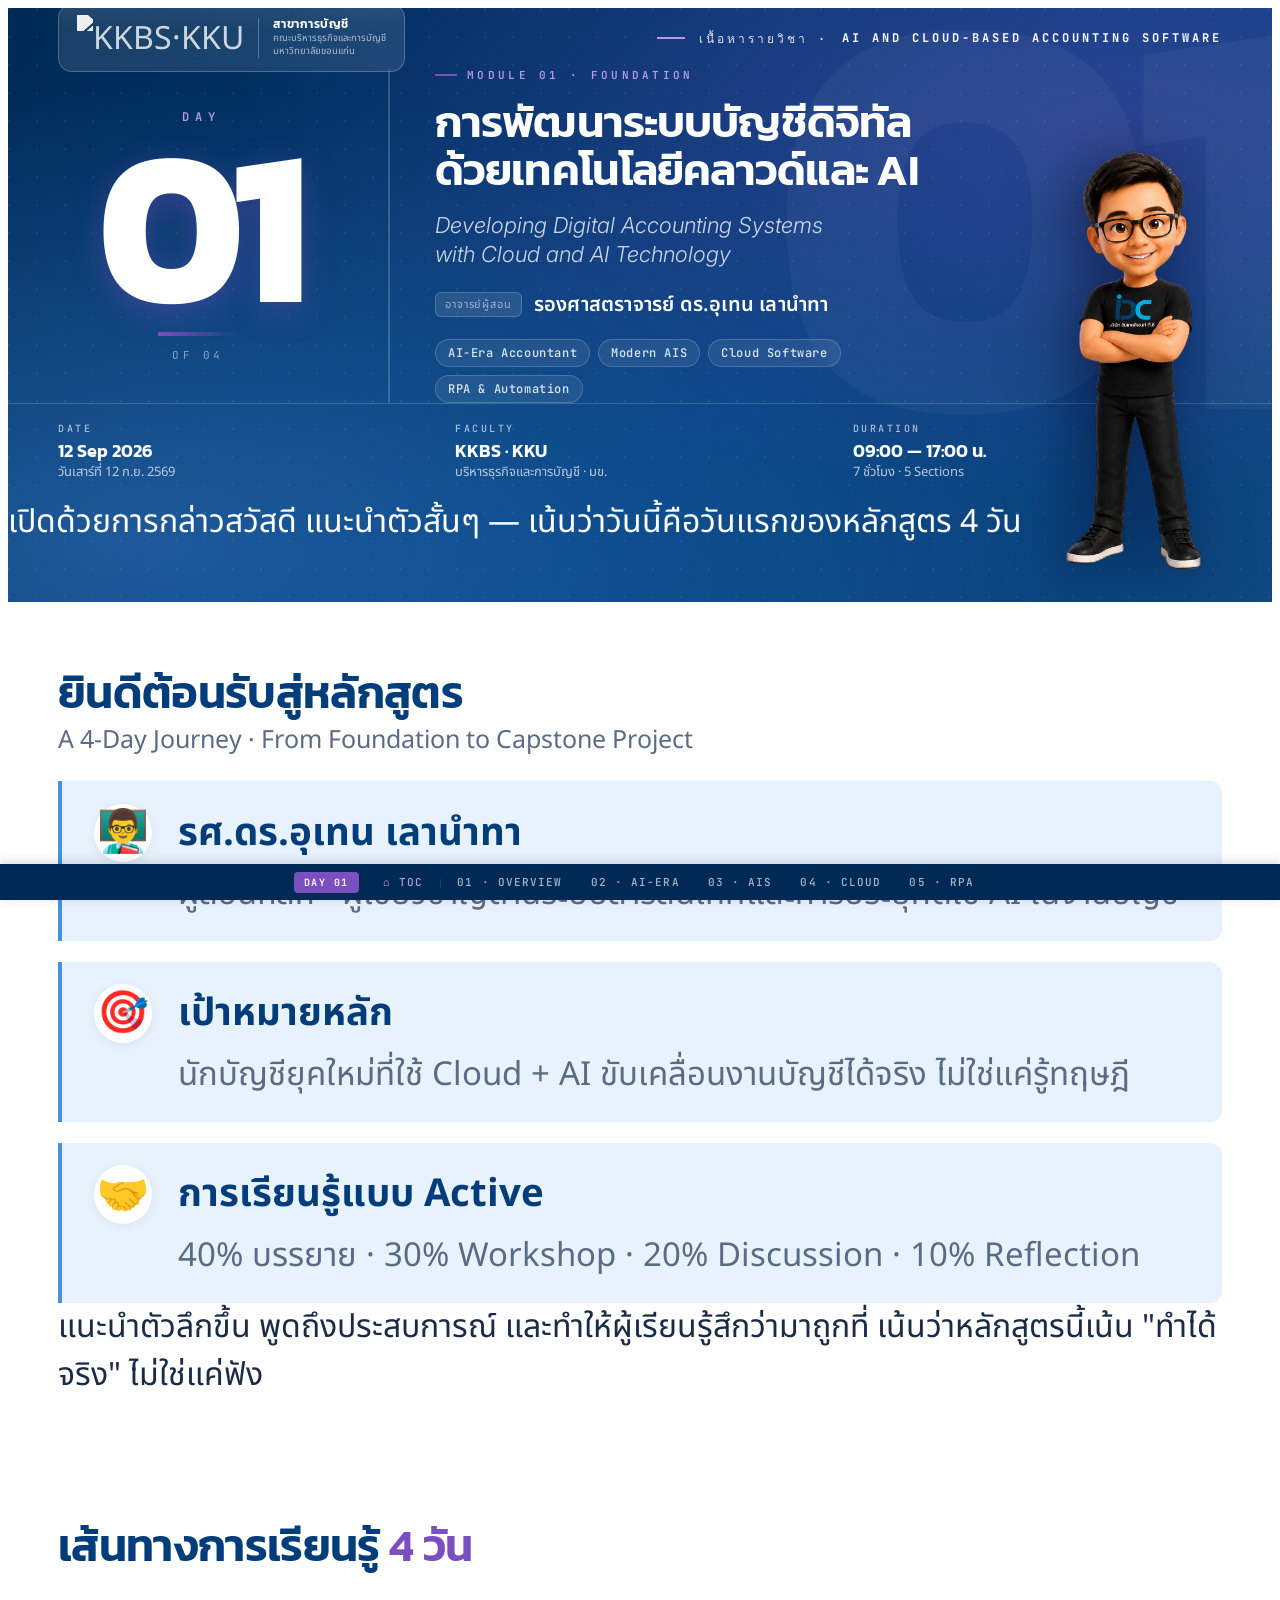
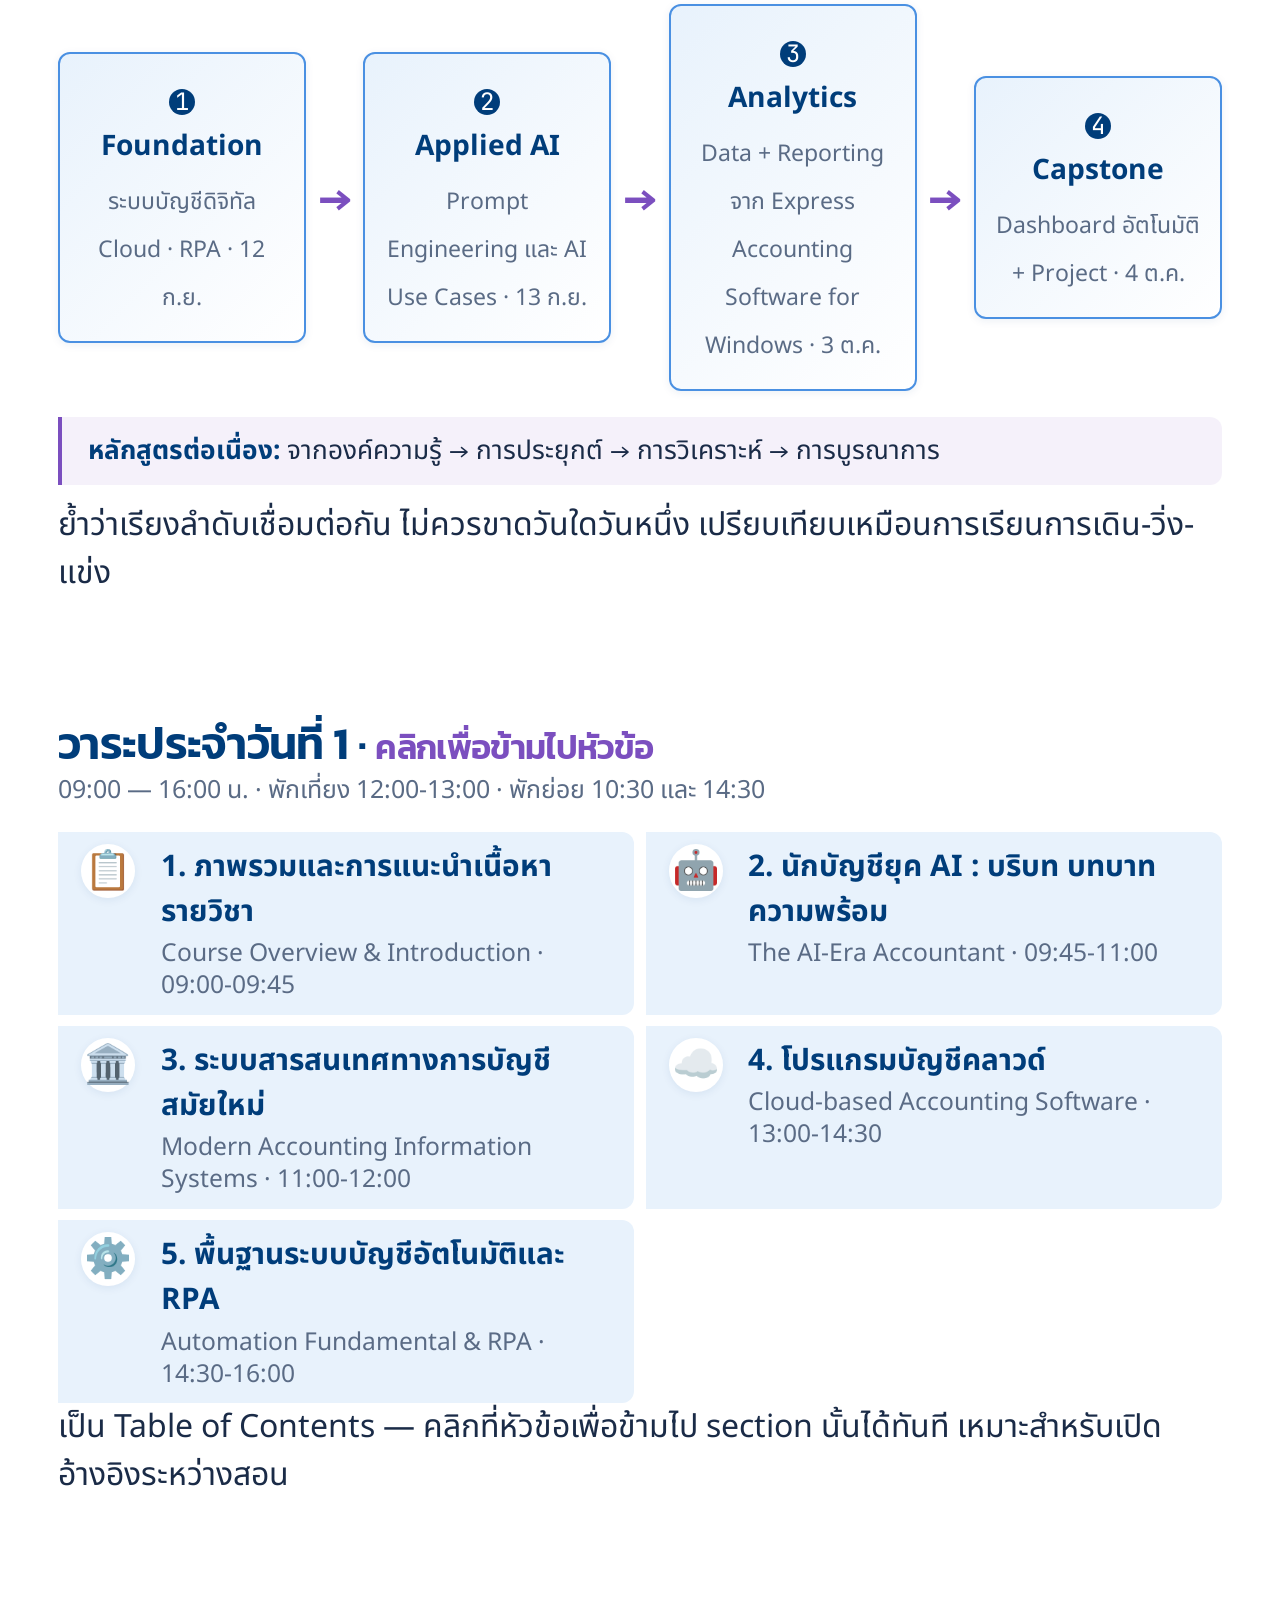
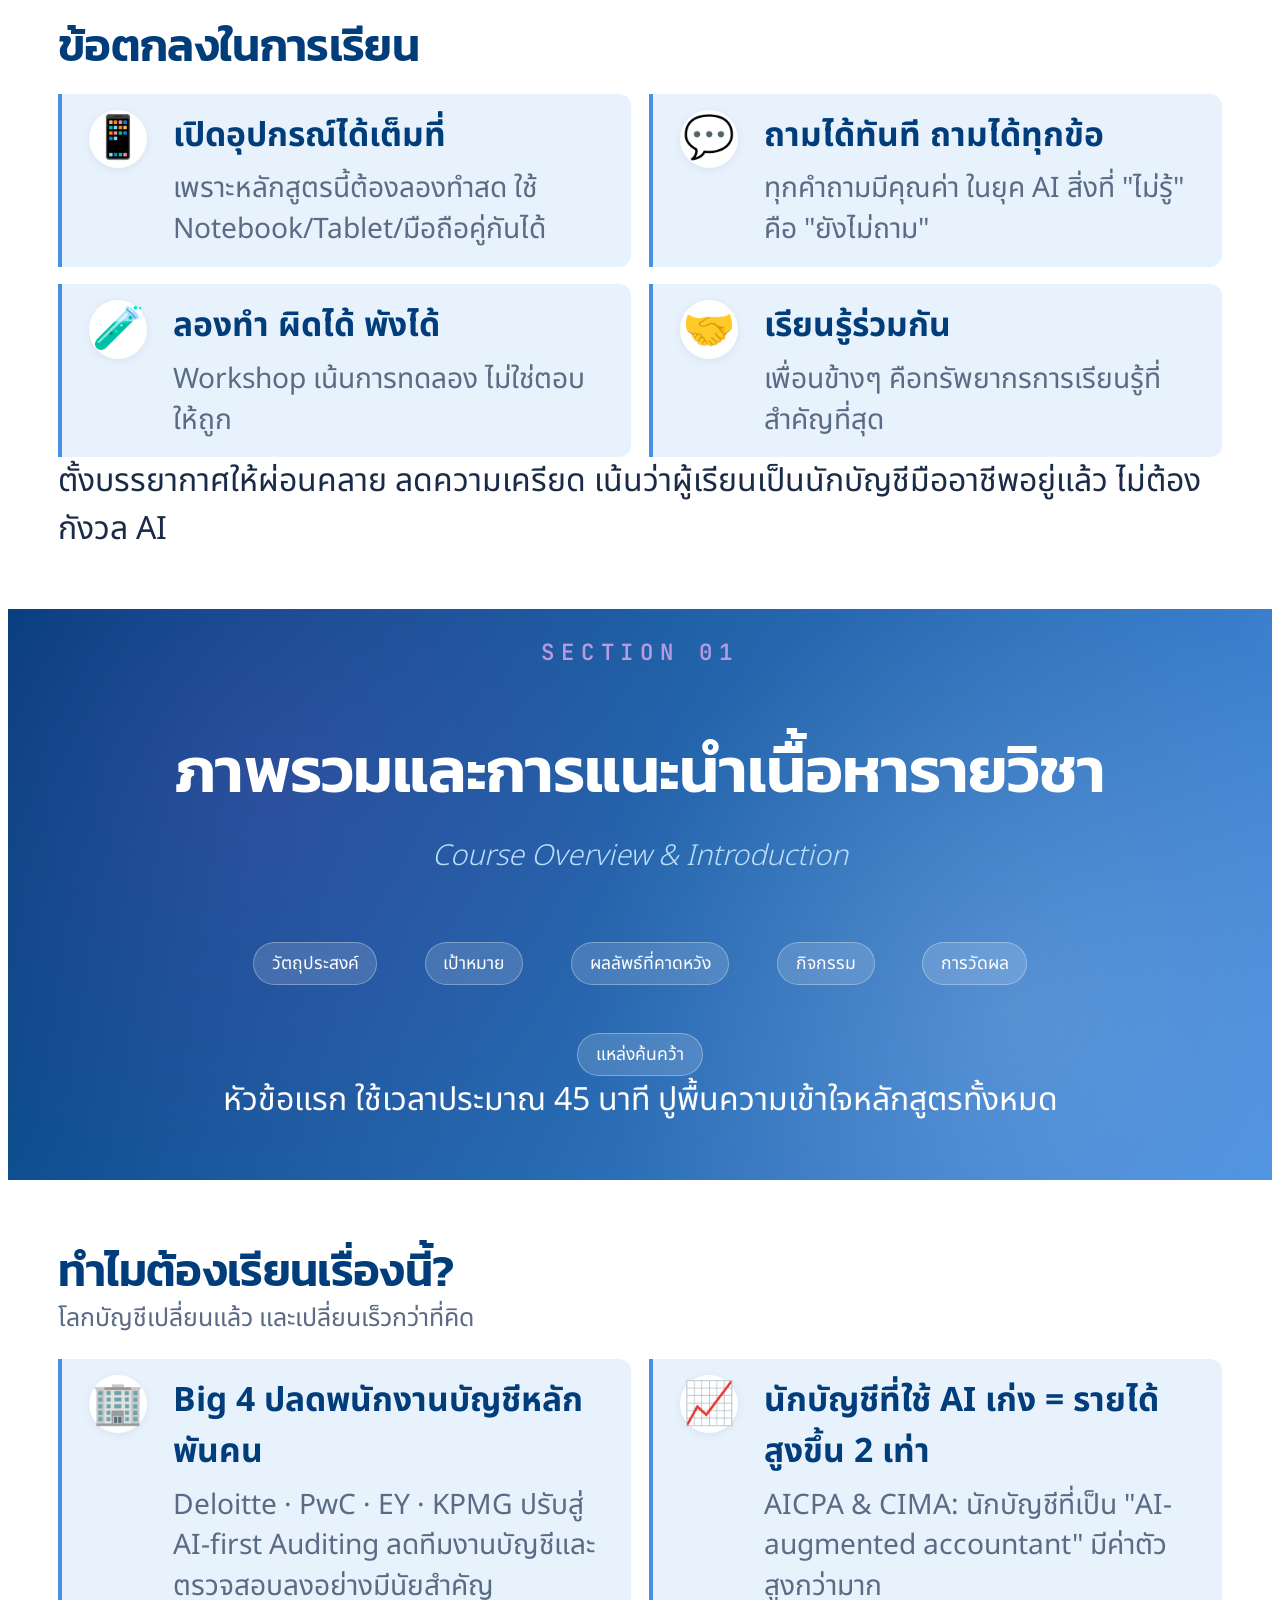
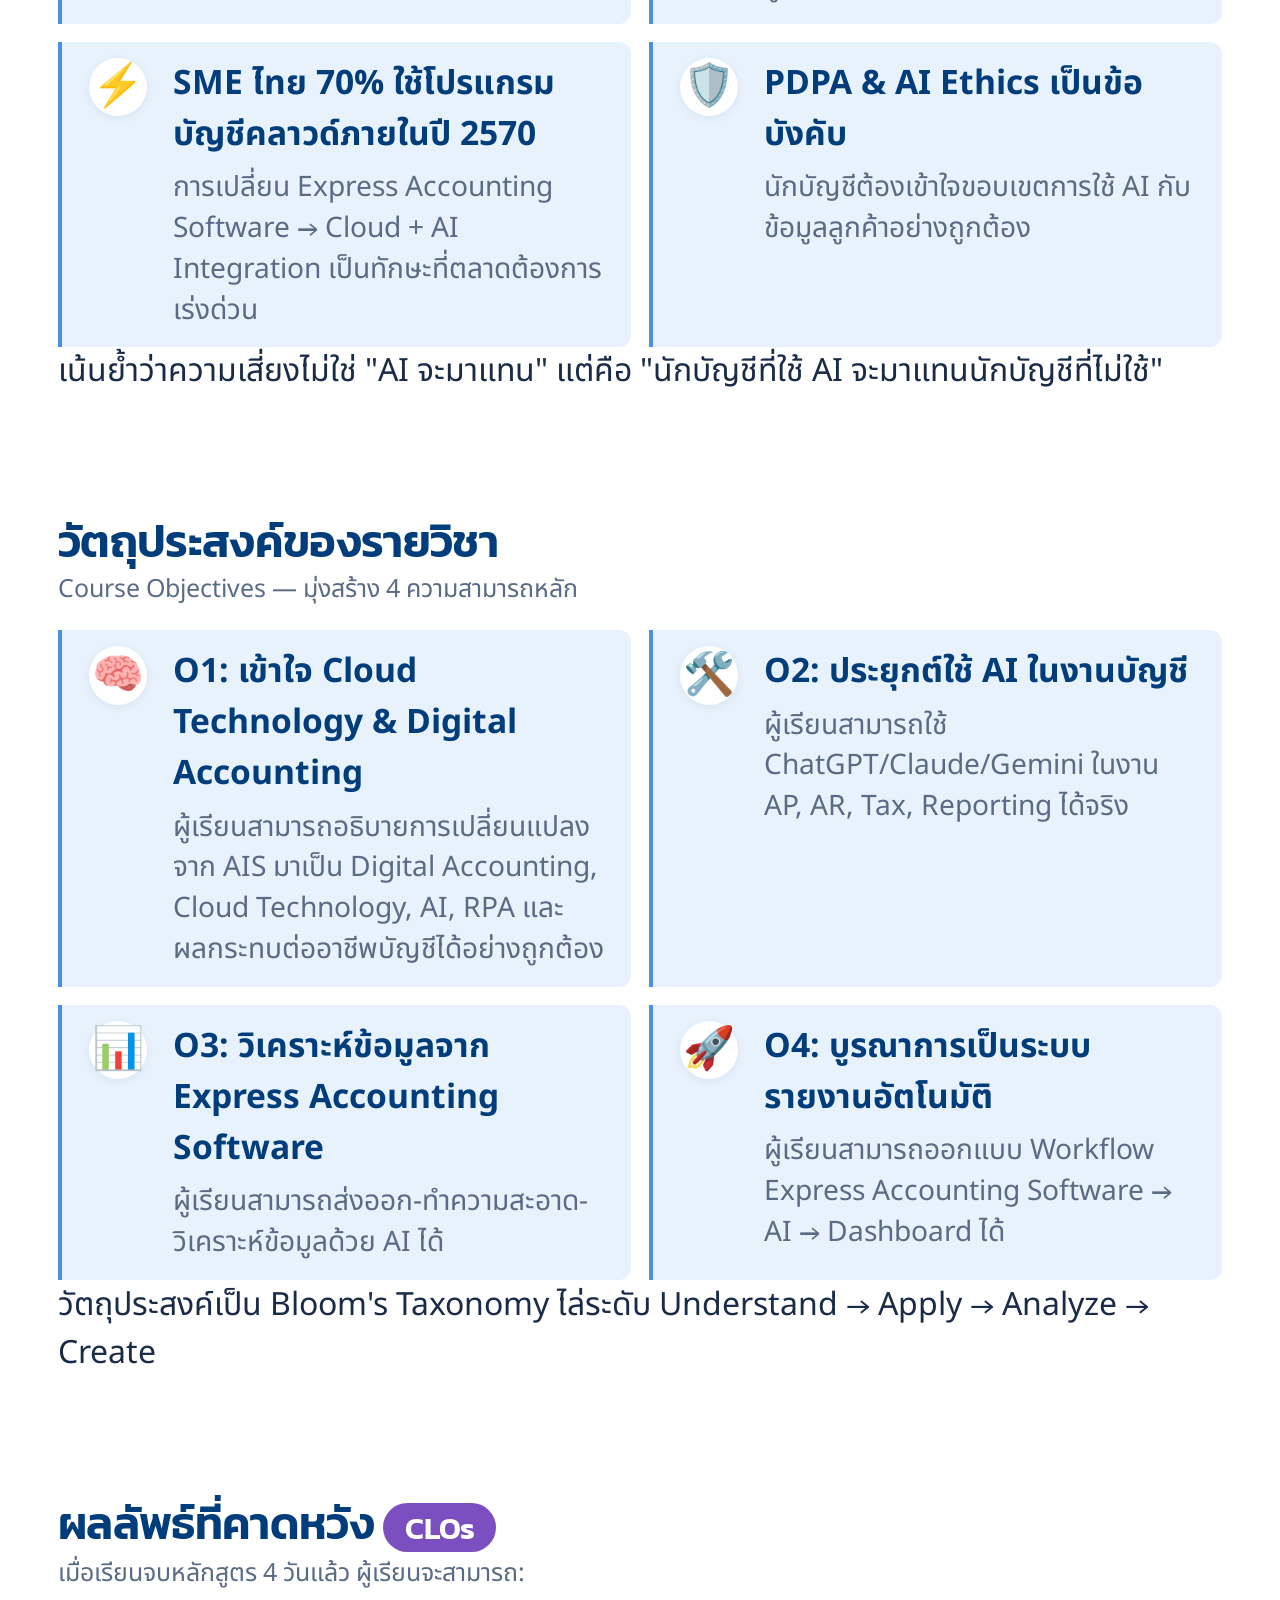
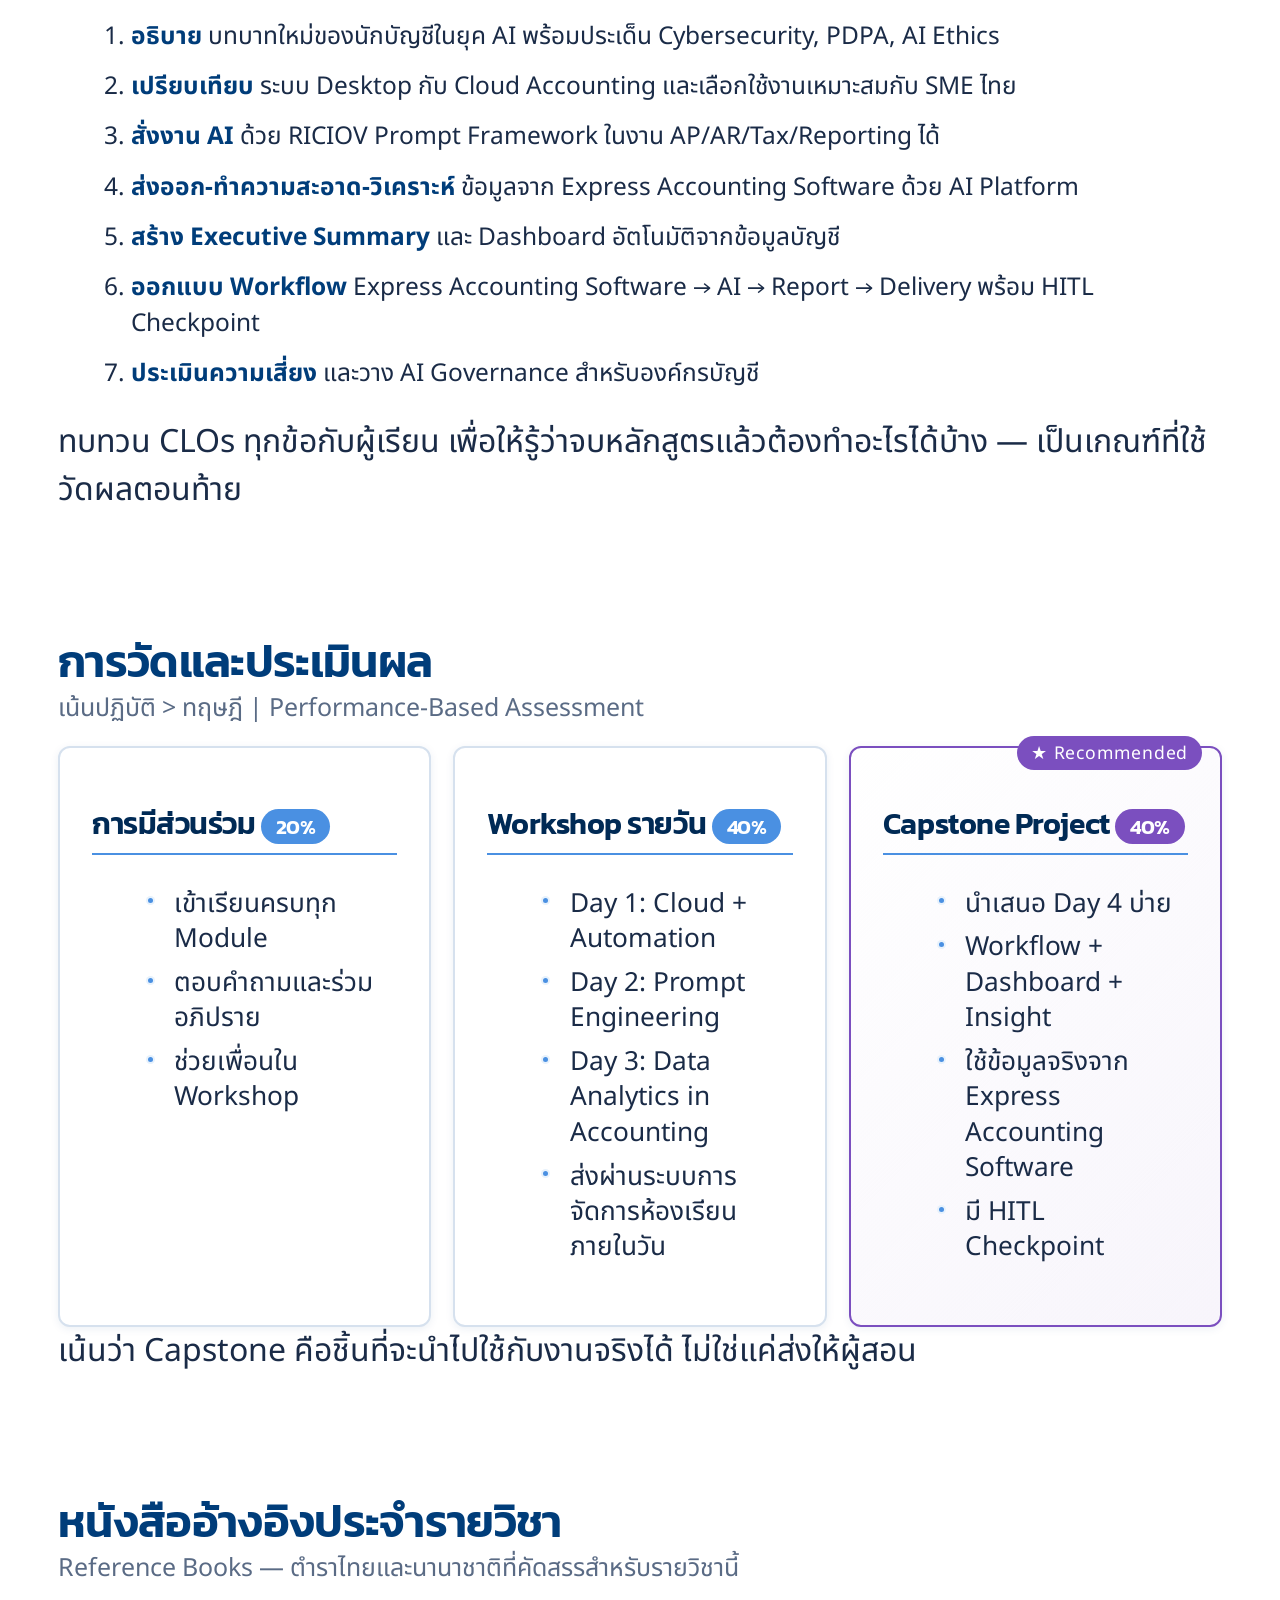
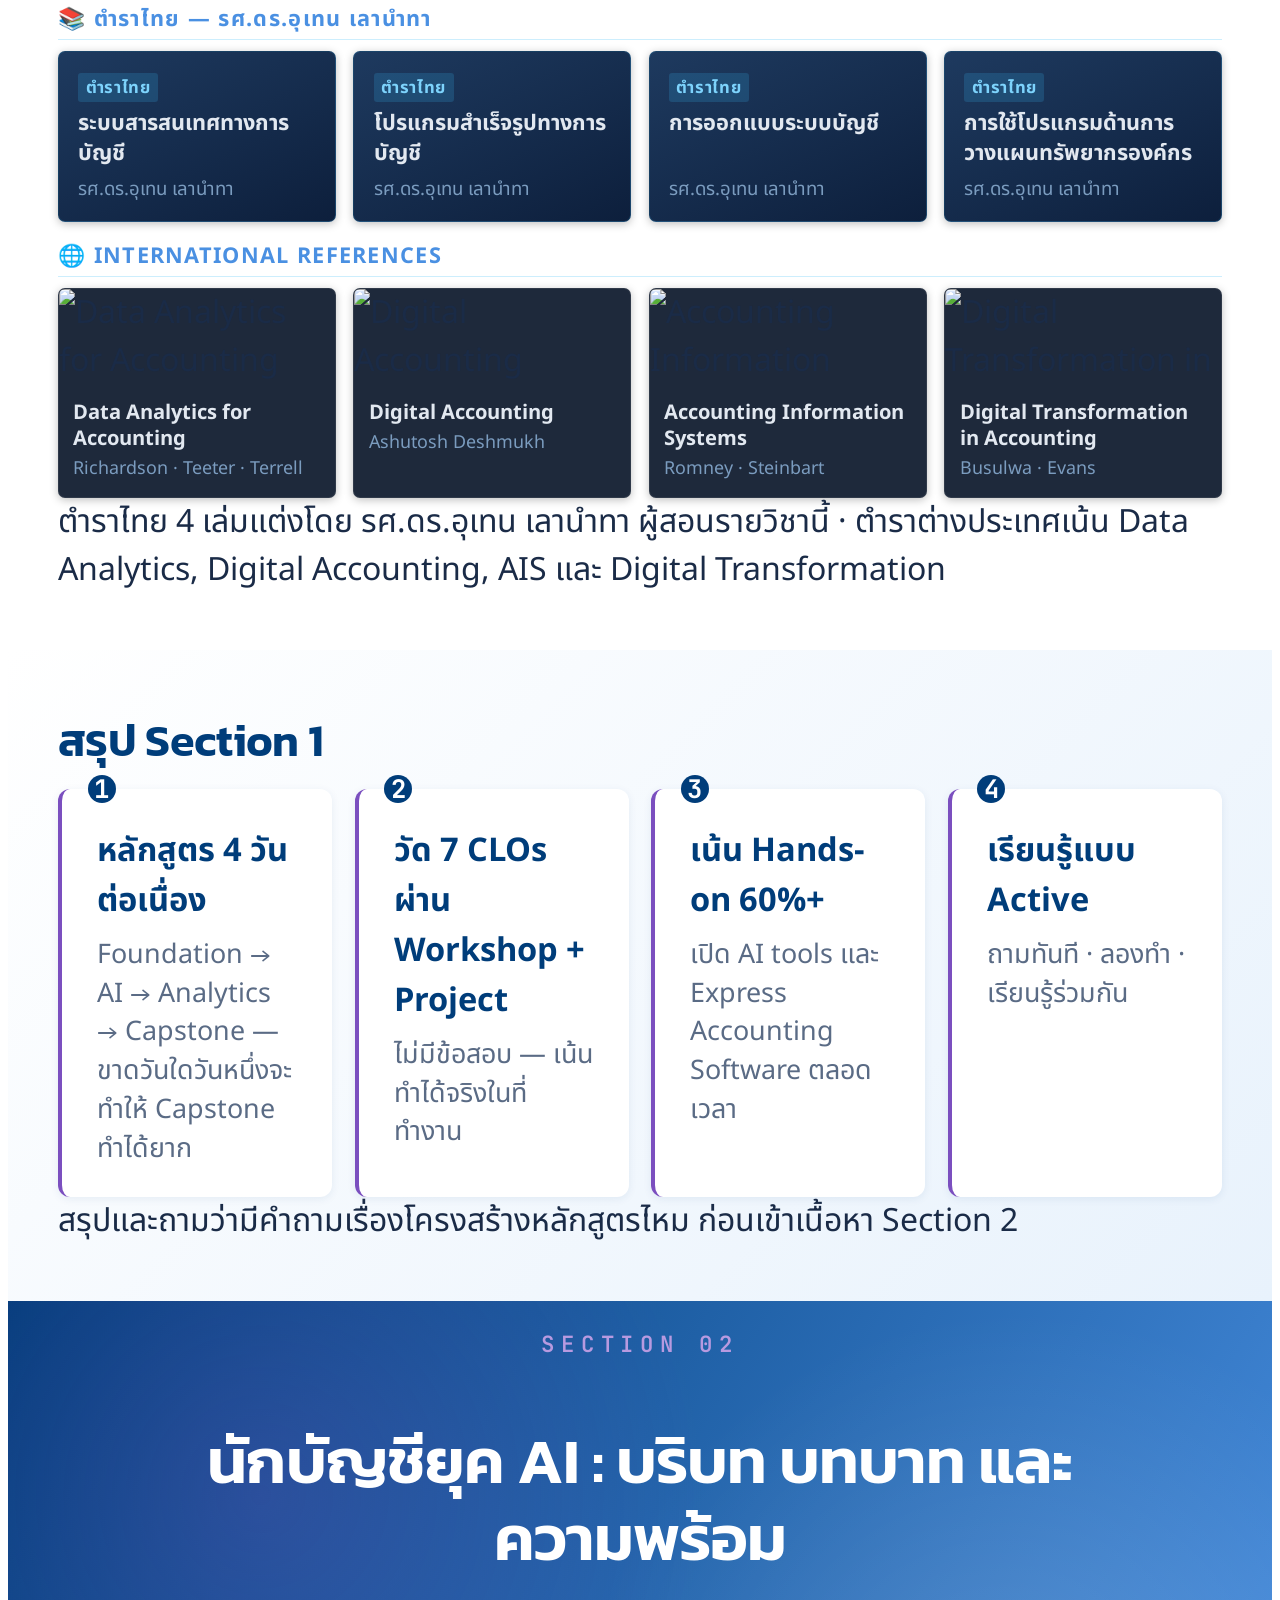
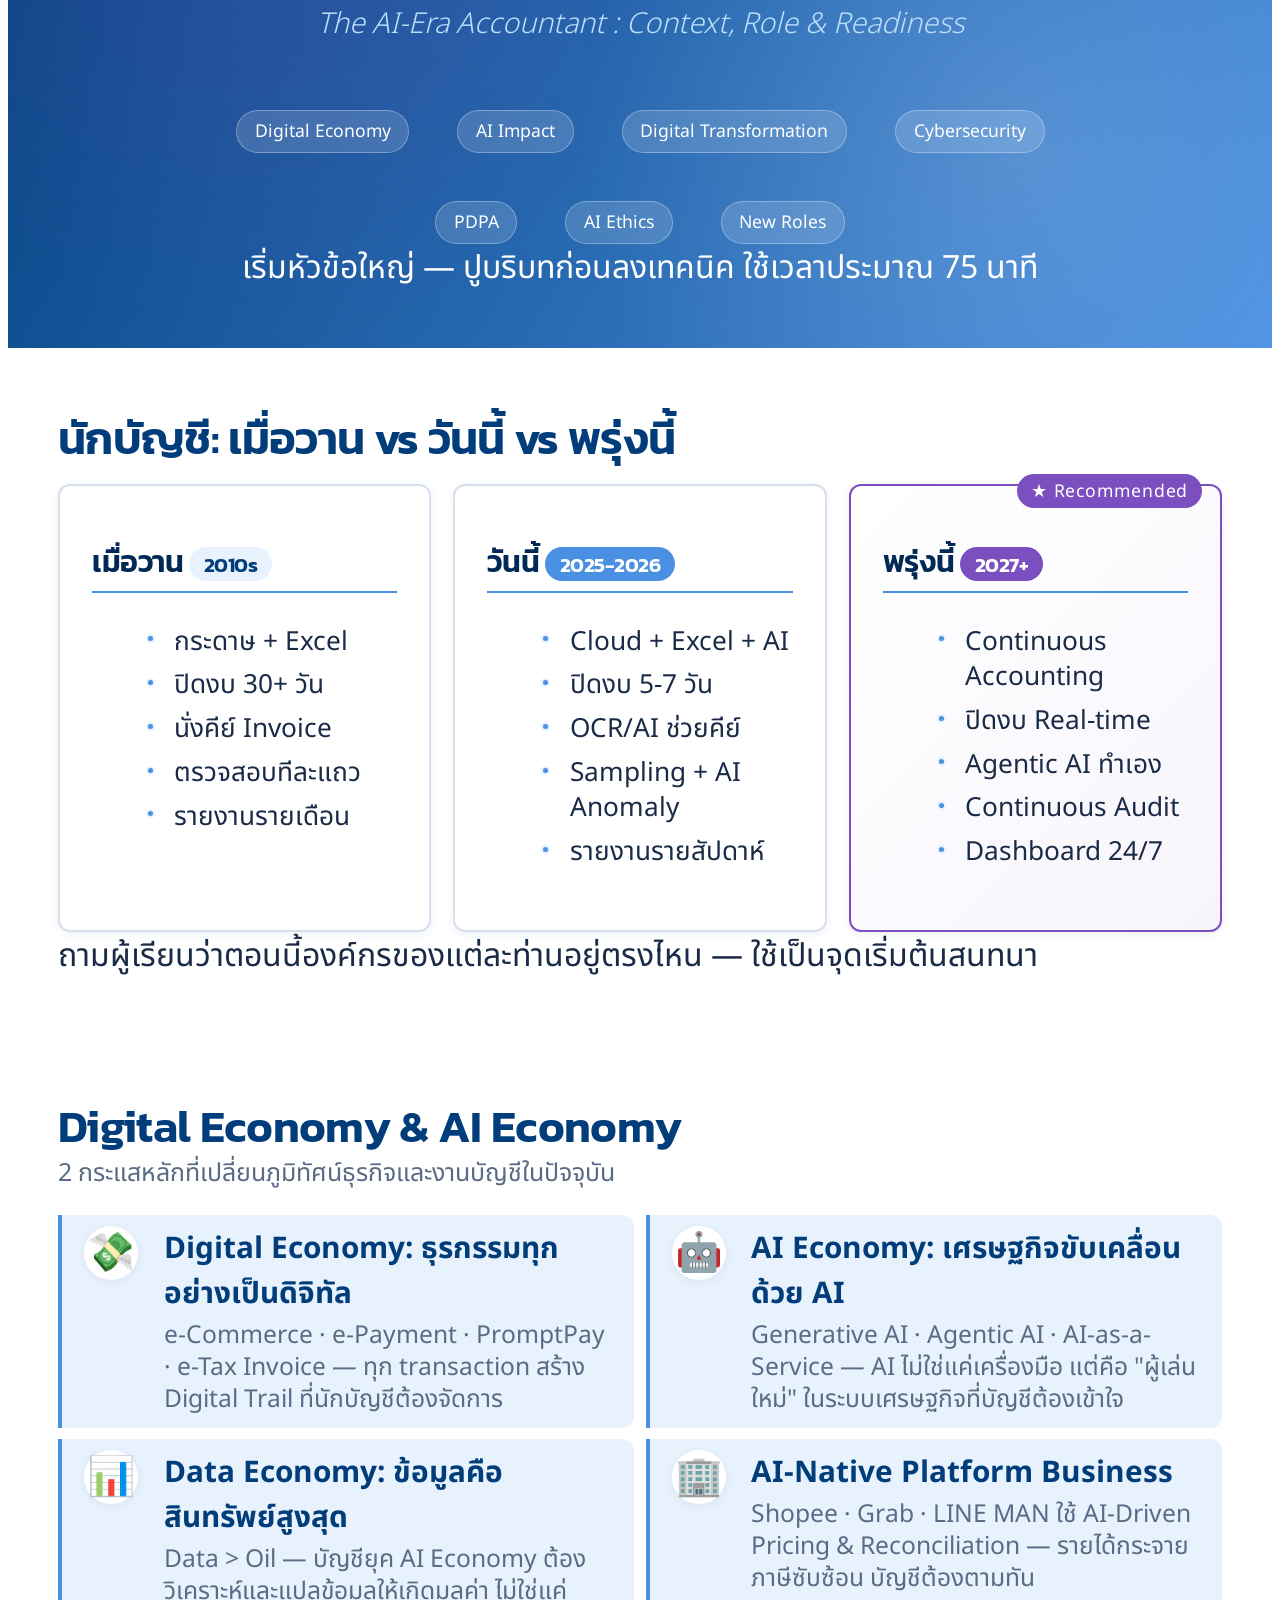
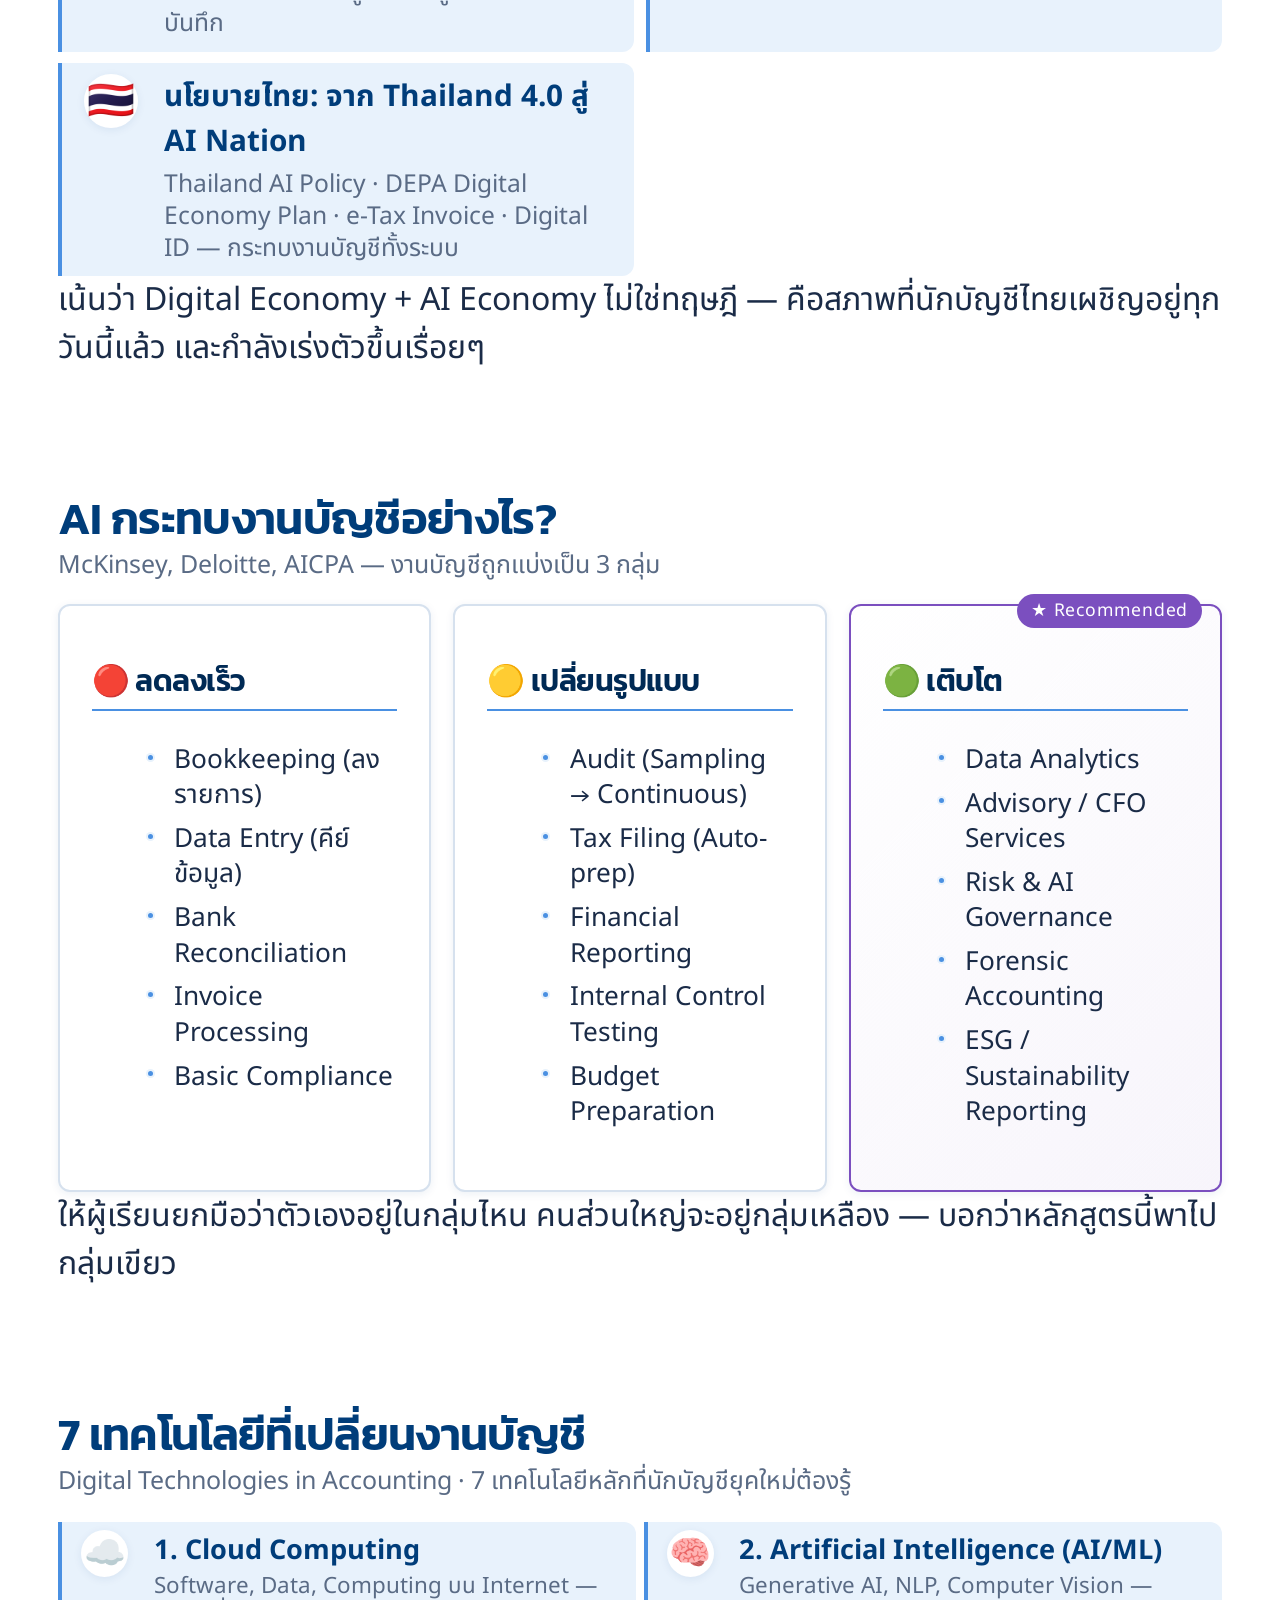
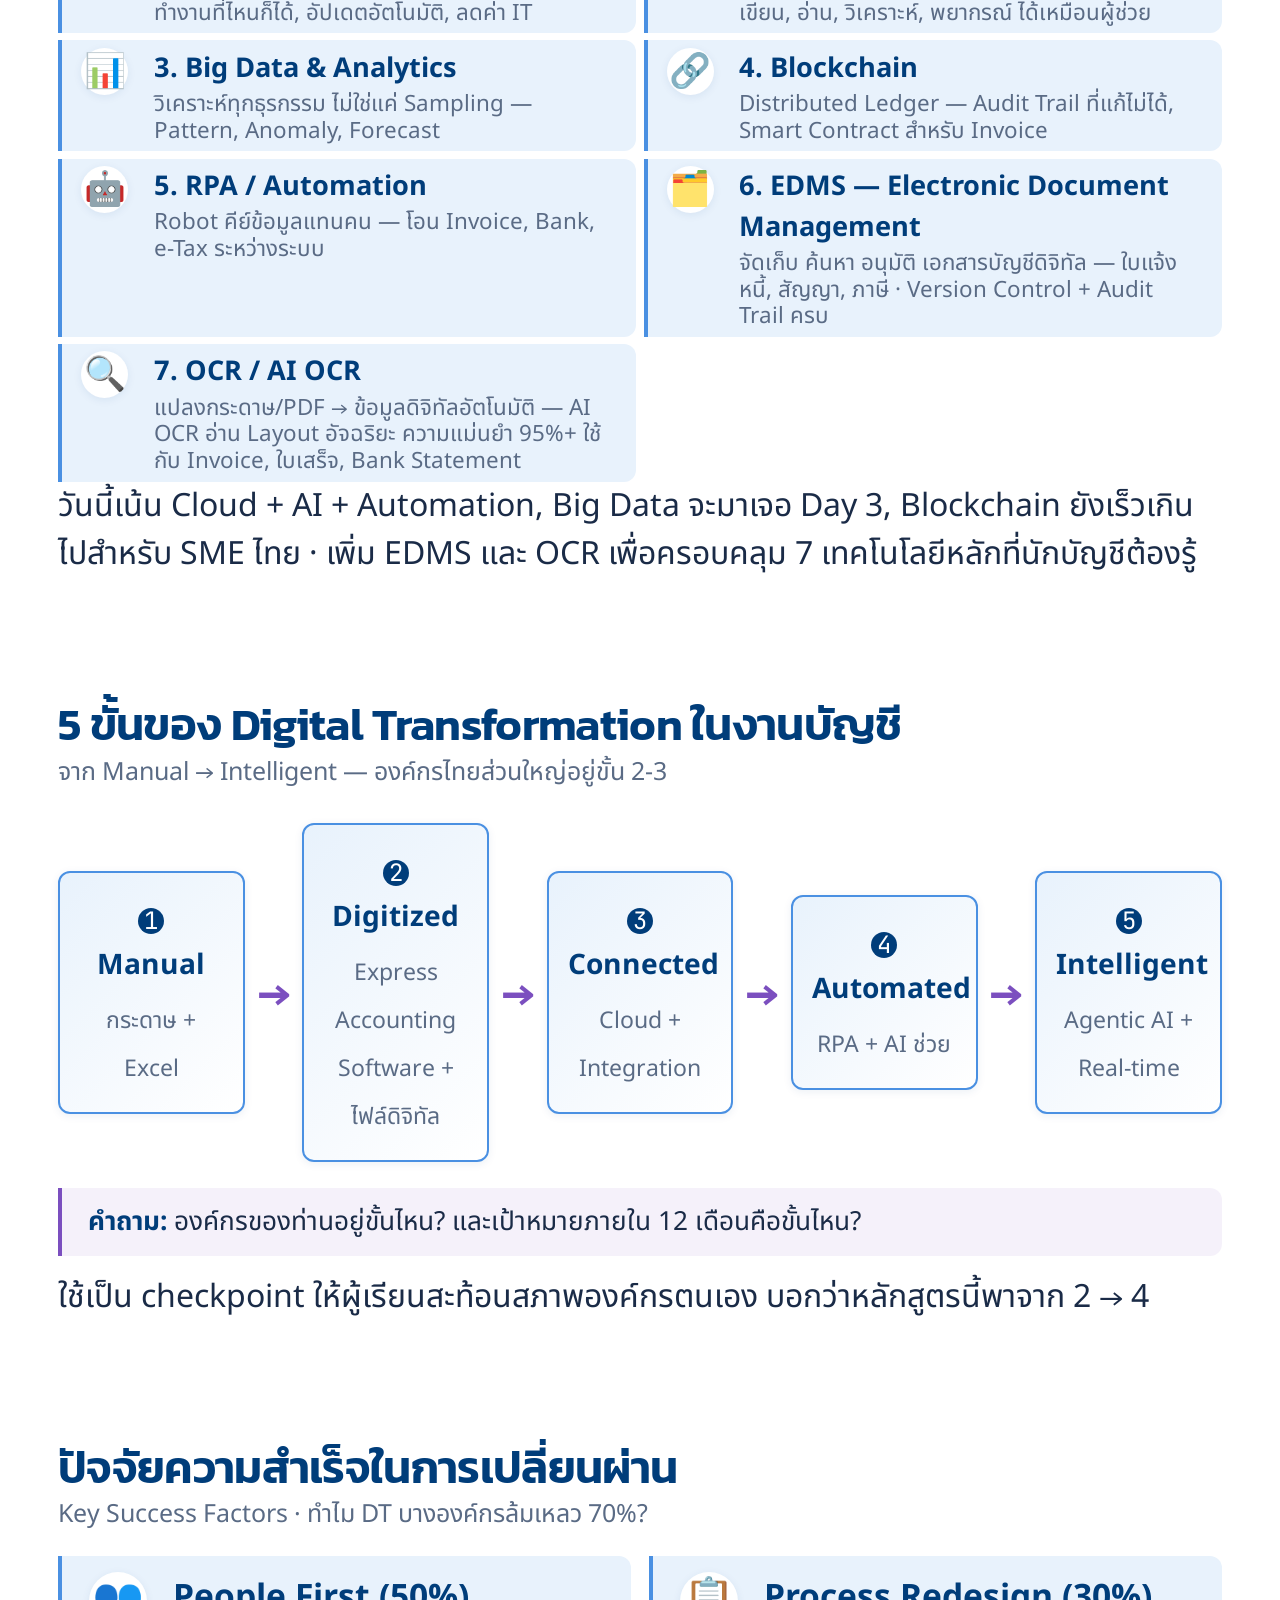
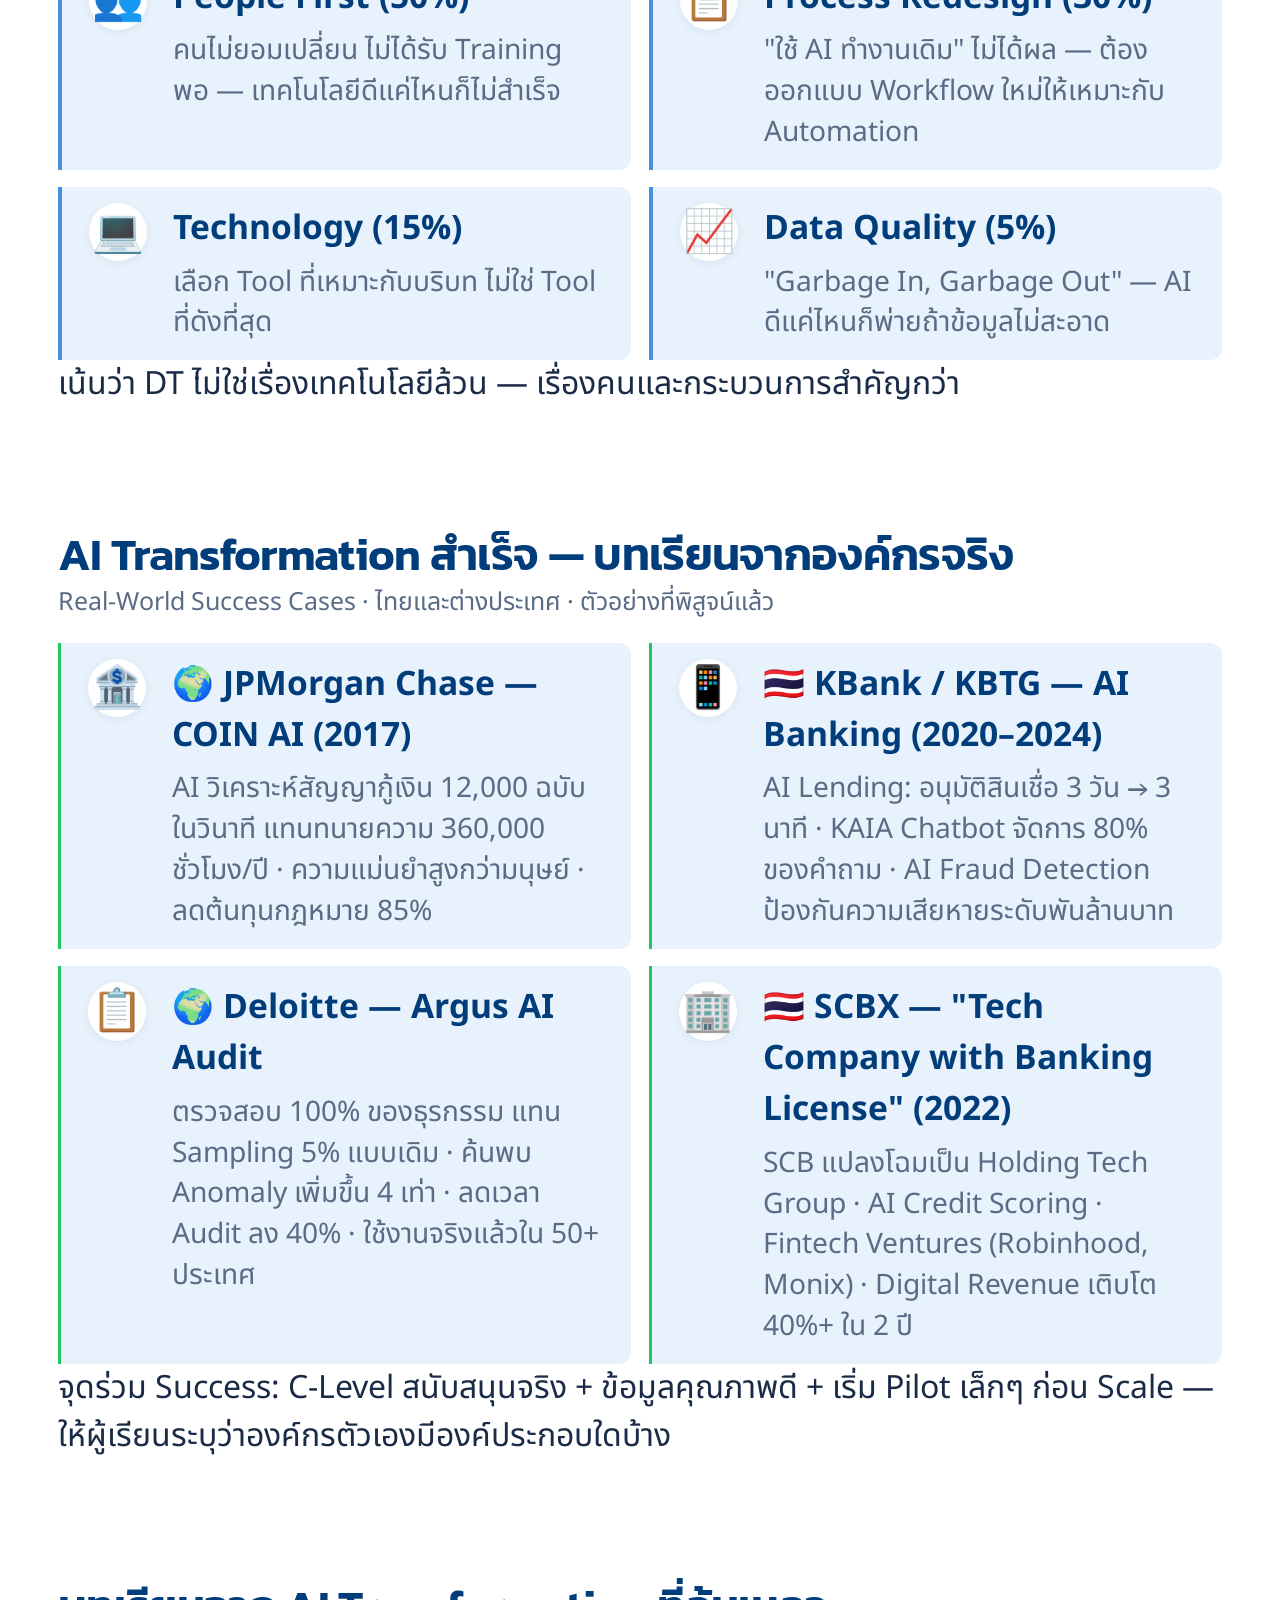
==== commit 842bd8f9: "Update content + add instructor avatar images - Update homepage title and module-tag to Thai labels " ====
--- a/day1/index.html
+++ b/day1/index.html
@@ -26,9 +26,15 @@
      ═══════════════════════════════════════════════════════════ -->
 <section class="layout-T1 cover-day" data-day-num="01">
   <div class="cover-header">
-    <div class="cover-eyebrow">Course · <strong>AI and Cloud-based Accounting Software</strong></div>
-    <img class="kkbs-logo" src="https://kkbs.kku.ac.th/wp/wp-content/uploads/2025/01/KKUxKKBS250w-2.png" alt="KKBS">
-  </div>
+    <div class="cover-kkbs-block">
+      <img class="kkbs-logo" src="https://kkbs.kku.ac.th/wp/wp-content/uploads/2025/01/KKUxKKBS-Color250w-2.png" alt="KKBS·KKU">
+      <div class="kkbs-text">
+        <span class="kkbs-name">สาขาการบัญชี</span>
+        <span class="kkbs-uni">คณะบริหารธุรกิจและการบัญชี<br>มหาวิทยาลัยขอนแก่น</span>
+      </div>
+    </div>
+    <div class="cover-eyebrow">เนื้อหารายวิชา · <strong>AI AND CLOUD-BASED ACCOUNTING SOFTWARE</strong></div>
+</div>
   <div class="cover-body">
     <div class="day-badge">
       <div class="day-label">Day</div>
@@ -39,6 +45,10 @@
       <div class="module-tag">Module 01 · Foundation</div>
       <h1>การพัฒนาระบบบัญชีดิจิทัล<br>ด้วยเทคโนโลยีคลาวด์และ AI</h1>
       <div class="subtitle-en">Developing Digital Accounting Systems<br>with Cloud and AI Technology</div>
+      <div class="cover-instructor">
+  <span class="label">อาจารย์ผู้สอน</span>
+  <span class="name">รองศาสตราจารย์ ดร.อุเทน เลานำทา</span>
+</div>
       <div class="topic-pills">
         <span>AI-Era Accountant</span>
         <span>Modern AIS</span>
@@ -47,24 +57,21 @@
       </div>
     </div>
   </div>
-  <div class="cover-footer cols-4">
+  <div class="cover-footer cols-3">
     <div class="meta-cell">
       <div class="label">Date</div>
       <div class="value">12 Sep 2026<small>วันเสาร์ที่ 12 ก.ย. 2569</small></div>
     </div>
     <div class="meta-cell">
-      <div class="label">Instructor</div>
-      <div class="value">Dr. Uthen Laonamtha<small>รศ.ดร.อุเทน เลานำทา</small></div>
-    </div>
-    <div class="meta-cell">
       <div class="label">Faculty</div>
       <div class="value">KKBS · KKU<small>บริหารธุรกิจ​และการบัญชี · มข.</small></div>
     </div>
     <div class="meta-cell">
       <div class="label">Duration</div>
-      <div class="value">09:00 — 16:00<small>6 ชั่วโมง · 5 Sections</small></div>
-    </div>
-  </div>
+      <div class="value">09:00 — 17:00 น.<small>7 ชั่วโมง · 5 Sections</small></div>
+    </div>
+  </div>
+  <img class="cover-instructor-avatar" src="../shared/images/LINE_ALBUM_AI_260503_3_nobg.png" alt="">
   <aside class="notes">เปิดด้วยการกล่าวสวัสดี แนะนำตัวสั้นๆ — เน้นว่าวันนี้คือวันแรกของหลักสูตร 4 วัน</aside>
 </section>
 
@@ -117,7 +124,7 @@
     <div class="step">
       <div class="num">3</div>
       <strong>Analytics</strong>
-      <span>Data + Reporting จาก Express · 3 ต.ค.</span>
+      <span>Data + Reporting จาก Express Accounting Software for Windows · 3 ต.ค.</span>
     </div>
     <div class="arrow">→</div>
     <div class="step">
@@ -183,7 +190,7 @@
     <div class="concept-item">
       <div class="icon">💬</div>
       <div class="text"><strong>ถามได้ทันที ถามได้ทุกข้อ</strong>
-        <p>ไม่มีคำถามไหนโง่ ในยุค AI สิ่งที่ "ไม่รู้" คือ "ยังไม่ถาม"</p></div>
+        <p>ทุกคำถามมีคุณค่า ในยุค AI สิ่งที่ "ไม่รู้" คือ "ยังไม่ถาม"</p></div>
     </div>
     <div class="concept-item">
       <div class="icon">🧪</div>
@@ -221,14 +228,14 @@
 
 <!-- SLIDE 7 — Why this course -->
 <section class="layout-T3">
-  <h2>ทำไมต้องเรียนหลักสูตรนี้?</h2>
+  <h2>ทำไมต้องเรียนเรื่องนี้?</h2>
   <p class="text-muted fs-sm">โลกบัญชีเปลี่ยนแล้ว และเปลี่ยนเร็วกว่าที่คิด</p>
   <div class="concept-grid">
     <div class="concept-item">
-      <div class="icon">📉</div>
-      <div class="text"><strong>งาน Manual Accounting ลดลง 40%</strong>
-        <p>WEF Future of Jobs Report 2025: bookkeeping, payroll clerks อยู่ในกลุ่มงานที่ลดลงเร็วที่สุด</p></div>
-    </div>
+  <div class="icon">🏢</div>
+  <div class="text"><strong>Big 4 ปลดพนักงานบัญชีหลักพันคน</strong>
+    <p>Deloitte · PwC · EY · KPMG ปรับสู่ AI-first Auditing ลดทีมงานบัญชีและตรวจสอบลงอย่างมีนัยสำคัญ</p></div>
+</div>
     <div class="concept-item">
       <div class="icon">📈</div>
       <div class="text"><strong>นักบัญชีที่ใช้ AI เก่ง = รายได้สูงขึ้น 2 เท่า</strong>
@@ -237,7 +244,7 @@
     <div class="concept-item">
       <div class="icon">⚡</div>
       <div class="text"><strong>SME ไทย 70% ใช้โปรแกรมบัญชีคลาวด์ภายในปี 2570</strong>
-        <p>การเปลี่ยน Express → Cloud + AI Integration เป็นทักษะที่ตลาดต้องการเร่งด่วน</p></div>
+        <p>การเปลี่ยน Express Accounting Software → Cloud + AI Integration เป็นทักษะที่ตลาดต้องการเร่งด่วน</p></div>
     </div>
     <div class="concept-item">
       <div class="icon">🛡️</div>
@@ -250,13 +257,13 @@
 
 <!-- SLIDE 8 — Course Objectives -->
 <section class="layout-T3">
-  <h2>วัตถุประสงค์ของหลักสูตร</h2>
+  <h2>วัตถุประสงค์ของรายวิชา</h2>
   <p class="text-muted fs-sm">Course Objectives — มุ่งสร้าง 4 ความสามารถหลัก</p>
   <div class="concept-grid">
     <div class="concept-item">
       <div class="icon">🧠</div>
-      <div class="text"><strong>O1: เข้าใจบริบท Digital Accounting</strong>
-        <p>ผู้เรียนสามารถอธิบายแนวคิด AI, Cloud, RPA และผลกระทบต่ออาชีพบัญชีได้อย่างถูกต้อง</p></div>
+      <div class="text"><strong>O1: เข้าใจ Cloud Technology &amp; Digital Accounting</strong>
+        <p>ผู้เรียนสามารถอธิบายการเปลี่ยนแปลงจาก AIS มาเป็น Digital Accounting, Cloud Technology, AI, RPA และผลกระทบต่ออาชีพบัญชีได้อย่างถูกต้อง</p></div>
     </div>
     <div class="concept-item">
       <div class="icon">🛠️</div>
@@ -265,13 +272,13 @@
     </div>
     <div class="concept-item">
       <div class="icon">📊</div>
-      <div class="text"><strong>O3: วิเคราะห์ข้อมูลจาก Express</strong>
+      <div class="text"><strong>O3: วิเคราะห์ข้อมูลจาก Express Accounting Software</strong>
         <p>ผู้เรียนสามารถส่งออก-ทำความสะอาด-วิเคราะห์ข้อมูลด้วย AI ได้</p></div>
     </div>
     <div class="concept-item">
       <div class="icon">🚀</div>
       <div class="text"><strong>O4: บูรณาการเป็นระบบรายงานอัตโนมัติ</strong>
-        <p>ผู้เรียนสามารถออกแบบ Workflow Express → AI → Dashboard ได้</p></div>
+        <p>ผู้เรียนสามารถออกแบบ Workflow Express Accounting Software → AI → Dashboard ได้</p></div>
     </div>
   </div>
   <aside class="notes">วัตถุประสงค์เป็น Bloom's Taxonomy ไล่ระดับ Understand → Apply → Analyze → Create</aside>
@@ -285,9 +292,9 @@
     <li><strong>อธิบาย</strong> บทบาทใหม่ของนักบัญชีในยุค AI พร้อมประเด็น Cybersecurity, PDPA, AI Ethics</li>
     <li><strong>เปรียบเทียบ</strong> ระบบ Desktop กับ Cloud Accounting และเลือกใช้งานเหมาะสมกับ SME ไทย</li>
     <li><strong>สั่งงาน AI</strong> ด้วย RICIOV Prompt Framework ในงาน AP/AR/Tax/Reporting ได้</li>
-    <li><strong>ส่งออก-ทำความสะอาด-วิเคราะห์</strong> ข้อมูลจาก Express ด้วย AI Platform</li>
+    <li><strong>ส่งออก-ทำความสะอาด-วิเคราะห์</strong> ข้อมูลจาก Express Accounting Software ด้วย AI Platform</li>
     <li><strong>สร้าง Executive Summary</strong> และ Dashboard อัตโนมัติจากข้อมูลบัญชี</li>
-    <li><strong>ออกแบบ Workflow</strong> Express → AI → Report → Delivery พร้อม HITL Checkpoint</li>
+    <li><strong>ออกแบบ Workflow</strong> Express Accounting Software → AI → Report → Delivery พร้อม HITL Checkpoint</li>
     <li><strong>ประเมินความเสี่ยง</strong> และวาง AI Governance สำหรับองค์กรบัญชี</li>
   </ol>
   <aside class="notes">ทบทวน CLOs ทุกข้อกับผู้เรียน เพื่อให้รู้ว่าจบหลักสูตรแล้วต้องทำอะไรได้บ้าง — เป็นเกณฑ์ที่ใช้วัดผลตอนท้าย</aside>
@@ -301,7 +308,7 @@
     <div class="compare-card">
       <h3>การมีส่วนร่วม <span class="badge badge-sky">20%</span></h3>
       <ul>
-        <li>เข้าเรียนครบ 4 วัน</li>
+        <li>เข้าเรียนครบทุก Module</li>
         <li>ตอบคำถามและร่วมอภิปราย</li>
         <li>ช่วยเพื่อนใน Workshop</li>
       </ul>
@@ -311,8 +318,8 @@
       <ul>
         <li>Day 1: Cloud + Automation</li>
         <li>Day 2: Prompt Engineering</li>
-        <li>Day 3: Data Analysis</li>
-        <li>ส่งผ่าน Google Drive ภายในวัน</li>
+        <li>Day 3: Data Analytics in Accounting</li>
+        <li>ส่งผ่านระบบการจัดการห้องเรียน ภายในวัน</li>
       </ul>
     </div>
     <div class="compare-card highlight">
@@ -320,7 +327,7 @@
       <ul>
         <li>นำเสนอ Day 4 บ่าย</li>
         <li>Workflow + Dashboard + Insight</li>
-        <li>ใช้ข้อมูลจริงจาก Express</li>
+        <li>ใช้ข้อมูลจริงจาก Express Accounting Software</li>
         <li>มี HITL Checkpoint</li>
       </ul>
     </div>
@@ -328,33 +335,74 @@
   <aside class="notes">เน้นว่า Capstone คือชิ้นที่จะนำไปใช้กับงานจริงได้ ไม่ใช่แค่ส่งให้ผู้สอน</aside>
 </section>
 
-<!-- SLIDE 11 — Resources -->
-<section class="layout-T3">
-  <h2>แหล่งค้นคว้าเพิ่มเติม</h2>
-  <p class="text-muted fs-sm">Recommended Resources for Self-Study</p>
-  <div class="concept-grid">
-    <div class="concept-item">
-      <div class="icon">📚</div>
-      <div class="text"><strong>หนังสือหลัก</strong>
-        <p>โปรแกรมสำเร็จรูปทางการบัญชี (รศ.ดร.อุเทน, 2565) | Data Analytics for Accounting (Richardson, Teeter, Terrell, 2023)</p></div>
-    </div>
-    <div class="concept-item">
-      <div class="icon">🌐</div>
-      <div class="text"><strong>เว็บไซต์/แพลตฟอร์ม</strong>
-        <p>OpenAI Cookbook · Anthropic Docs · Google AI Studio · NotebookLM · Zapier Learn · n8n Community</p></div>
-    </div>
-    <div class="concept-item">
-      <div class="icon">📜</div>
-      <div class="text"><strong>มาตรฐานและกฎหมาย</strong>
-        <p>TFRS for NPAEs · PDPA Thailand · ISO/IEC 42001 (AI Management) · IFAC Technology Initiative</p></div>
-    </div>
-    <div class="concept-item">
-      <div class="icon">🎙️</div>
-      <div class="text"><strong>Podcasts &amp; YouTube</strong>
-        <p>The Accounting Podcast · Cloud Accounting Podcast · Latent Space (AI) · YouTube: Express Accounting Tutorials</p></div>
-    </div>
-  </div>
-  <aside class="notes">บอกผู้เรียนว่าจะมี Resource Pack ส่งใน Google Drive หลังเรียนทุกวัน ขอ ID Line เพื่อเพิ่มกลุ่ม</aside>
+<!-- SLIDE 11 — Reference Books -->
+<section class="layout-T3">
+  <h2>หนังสืออ้างอิงประจำรายวิชา</h2>
+  <p class="text-muted fs-sm">Reference Books — ตำราไทยและนานาชาติที่คัดสรรสำหรับรายวิชานี้</p>
+  <div class="book-shelf">
+
+    <div class="shelf-section">
+      <div class="shelf-label">📚 ตำราไทย — รศ.ดร.อุเทน เลานำทา</div>
+      <div class="book-row">
+        <div class="book-card thai">
+          <div class="book-badge">ตำราไทย</div>
+          <div class="book-title">ระบบสารสนเทศทางการบัญชี</div>
+          <div class="book-author">รศ.ดร.อุเทน เลานำทา</div>
+        </div>
+        <div class="book-card thai">
+          <div class="book-badge">ตำราไทย</div>
+          <div class="book-title">โปรแกรมสำเร็จรูปทางการบัญชี</div>
+          <div class="book-author">รศ.ดร.อุเทน เลานำทา</div>
+        </div>
+        <div class="book-card thai">
+          <div class="book-badge">ตำราไทย</div>
+          <div class="book-title">การออกแบบระบบบัญชี</div>
+          <div class="book-author">รศ.ดร.อุเทน เลานำทา</div>
+        </div>
+        <div class="book-card thai">
+          <div class="book-badge">ตำราไทย</div>
+          <div class="book-title">การใช้โปรแกรมด้านการวางแผนทรัพยากรองค์กร</div>
+          <div class="book-author">รศ.ดร.อุเทน เลานำทา</div>
+        </div>
+      </div>
+    </div>
+
+    <div class="shelf-section">
+      <div class="shelf-label">🌐 International References</div>
+      <div class="book-row">
+        <div class="book-card foreign">
+          <img src="https://books.google.com/books/content?id=yeZpEQAAQBAJ&printsec=frontcover&img=1&zoom=3&source=gbs_api" alt="Data Analytics for Accounting">
+          <div class="book-meta">
+            <div class="book-title">Data Analytics for Accounting</div>
+            <div class="book-author">Richardson · Teeter · Terrell</div>
+          </div>
+        </div>
+        <div class="book-card foreign">
+          <img src="https://books.google.com/books/content?id=BabU-HsHcK4C&printsec=frontcover&img=1&zoom=3&source=gbs_api" alt="Digital Accounting">
+          <div class="book-meta">
+            <div class="book-title">Digital Accounting</div>
+            <div class="book-author">Ashutosh Deshmukh</div>
+          </div>
+        </div>
+        <div class="book-card foreign">
+          <img src="https://books.google.com/books/content?id=Y7cXvgAACAAJ&printsec=frontcover&img=1&zoom=3&source=gbs_api" alt="Accounting Information Systems">
+          <div class="book-meta">
+            <div class="book-title">Accounting Information Systems</div>
+            <div class="book-author">Romney · Steinbart</div>
+          </div>
+        </div>
+        <div class="book-card foreign">
+          <img src="https://books.google.com/books/content?id=p3sMzgEACAAJ&printsec=frontcover&img=1&zoom=3&source=gbs_api" alt="Digital Transformation in Accounting">
+          <div class="book-meta">
+            <div class="book-title">Digital Transformation in Accounting</div>
+            <div class="book-author">Busulwa · Evans</div>
+          </div>
+        </div>
+      </div>
+    </div>
+
+  </div>
+  <aside class="notes">ตำราไทย 4 เล่มแต่งโดย รศ.ดร.อุเทน เลานำทา ผู้สอนรายวิชานี้ · ตำราต่างประเทศเน้น Data Analytics, Digital Accounting, AIS และ Digital Transformation</aside>
 </section>
 
 <!-- SLIDE 12 — Section 1 Recap -->
@@ -374,7 +422,7 @@
     <div class="takeaway">
       <div class="num">3</div>
       <strong>เน้น Hands-on 60%+</strong>
-      <p>เปิด AI tools และ Express ตลอดเวลา</p>
+      <p>เปิด AI tools และ Express Accounting Software ตลอดเวลา</p>
     </div>
     <div class="takeaway">
       <div class="num">4</div>
@@ -445,33 +493,38 @@
   <aside class="notes">ถามผู้เรียนว่าตอนนี้องค์กรของแต่ละท่านอยู่ตรงไหน — ใช้เป็นจุดเริ่มต้นสนทนา</aside>
 </section>
 
-<!-- SLIDE 15 — Digital Economy -->
-<section class="layout-T3">
-  <h2>Digital Economy คืออะไร?</h2>
-  <p class="text-muted fs-sm">เศรษฐกิจดิจิทัล — เศรษฐกิจที่ขับเคลื่อนด้วยข้อมูลและเทคโนโลยีเป็นหลัก</p>
-  <div class="concept-grid">
-    <div class="concept-item">
-      <div class="icon">💱</div>
-      <div class="text"><strong>การค้าและธุรกรรมดิจิทัล</strong>
-        <p>e-Commerce, e-Payment, PromptPay, e-Tax Invoice — ทุกธุรกรรมเป็น Digital Trail</p></div>
-    </div>
-    <div class="concept-item">
-      <div class="icon">🗃️</div>
-      <div class="text"><strong>ข้อมูลคือสินทรัพย์ใหม่</strong>
-        <p>Data &gt; Oil — บัญชีไม่ใช่แค่บันทึก แต่ต้อง "วิเคราะห์" ข้อมูลให้เกิดมูลค่า</p></div>
-    </div>
-    <div class="concept-item">
-      <div class="icon">🌐</div>
-      <div class="text"><strong>Platform Business Model</strong>
-        <p>Shopee, LINE MAN, Grab — รายได้กระจาย ภาษีซับซ้อน บัญชีต้องเข้าใจ Reconciliation จากหลาย source</p></div>
+<!-- SLIDE 15 — Digital Economy & AI Economy -->
+<section class="layout-T3">
+  <h2>Digital Economy &amp; AI Economy</h2>
+  <p class="text-muted fs-sm">2 กระแสหลักที่เปลี่ยนภูมิทัศน์ธุรกิจและงานบัญชีในปัจจุบัน</p>
+  <div class="concept-grid">
+    <div class="concept-item">
+      <div class="icon">💸</div>
+      <div class="text"><strong>Digital Economy: ธุรกรรมทุกอย่างเป็นดิจิทัล</strong>
+        <p>e-Commerce · e-Payment · PromptPay · e-Tax Invoice — ทุก transaction สร้าง Digital Trail ที่นักบัญชีต้องจัดการ</p></div>
+    </div>
+    <div class="concept-item">
+      <div class="icon">🤖</div>
+      <div class="text"><strong>AI Economy: เศรษฐกิจขับเคลื่อนด้วย AI</strong>
+        <p>Generative AI · Agentic AI · AI-as-a-Service — AI ไม่ใช่แค่เครื่องมือ แต่คือ "ผู้เล่นใหม่" ในระบบเศรษฐกิจที่บัญชีต้องเข้าใจ</p></div>
+    </div>
+    <div class="concept-item">
+      <div class="icon">📊</div>
+      <div class="text"><strong>Data Economy: ข้อมูลคือสินทรัพย์สูงสุด</strong>
+        <p>Data &gt; Oil — บัญชียุค AI Economy ต้องวิเคราะห์และแปลข้อมูลให้เกิดมูลค่า ไม่ใช่แค่บันทึก</p></div>
+    </div>
+    <div class="concept-item">
+      <div class="icon">🏢</div>
+      <div class="text"><strong>AI-Native Platform Business</strong>
+        <p>Shopee · Grab · LINE MAN ใช้ AI-Driven Pricing &amp; Reconciliation — รายได้กระจาย ภาษีซับซ้อน บัญชีต้องตามทัน</p></div>
     </div>
     <div class="concept-item">
       <div class="icon">🇹🇭</div>
-      <div class="text"><strong>นโยบายไทย</strong>
-        <p>Thailand 4.0 · National e-Payment · e-Tax Invoice/e-Receipt · Digital ID — กระทบงานบัญชีทั้งระบบ</p></div>
-    </div>
-  </div>
-  <aside class="notes">เน้นว่า Digital Economy ไม่ใช่ทฤษฎี แต่คือสภาพที่นักบัญชีไทยเจอแล้วทุกวัน</aside>
+      <div class="text"><strong>นโยบายไทย: จาก Thailand 4.0 สู่ AI Nation</strong>
+        <p>Thailand AI Policy · DEPA Digital Economy Plan · e-Tax Invoice · Digital ID — กระทบงานบัญชีทั้งระบบ</p></div>
+    </div>
+  </div>
+  <aside class="notes">เน้นว่า Digital Economy + AI Economy ไม่ใช่ทฤษฎี — คือสภาพที่นักบัญชีไทยเผชิญอยู่ทุกวันนี้แล้ว และกำลังเร่งตัวขึ้นเรื่อยๆ</aside>
 </section>
 
 <!-- SLIDE 16 — AI Impact on Accounting -->
@@ -515,8 +568,8 @@
 
 <!-- SLIDE 17 — Digital Technologies in Accounting -->
 <section class="layout-T3">
-  <h2>5 เทคโนโลยีที่เปลี่ยนงานบัญชี</h2>
-  <p class="text-muted fs-sm">Digital Technologies in Accounting · Top 5 ที่ต้องรู้</p>
+  <h2>7 เทคโนโลยีที่เปลี่ยนงานบัญชี</h2>
+  <p class="text-muted fs-sm">Digital Technologies in Accounting · 7 เทคโนโลยีหลักที่นักบัญชียุคใหม่ต้องรู้</p>
   <div class="concept-grid">
     <div class="concept-item">
       <div class="icon">☁️</div>
@@ -543,8 +596,18 @@
       <div class="text"><strong>5. RPA / Automation</strong>
         <p>Robot คีย์ข้อมูลแทนคน — โอน Invoice, Bank, e-Tax ระหว่างระบบ</p></div>
     </div>
-  </div>
-  <aside class="notes">วันนี้เน้น Cloud + AI + Automation, Big Data จะมาเจอ Day 3, Blockchain ยังเร็วเกินไปสำหรับ SME ไทย</aside>
+    <div class="concept-item">
+      <div class="icon">🗂️</div>
+      <div class="text"><strong>6. EDMS — Electronic Document Management</strong>
+        <p>จัดเก็บ ค้นหา อนุมัติ เอกสารบัญชีดิจิทัล — ใบแจ้งหนี้, สัญญา, ภาษี · Version Control + Audit Trail ครบ</p></div>
+    </div>
+    <div class="concept-item">
+      <div class="icon">🔍</div>
+      <div class="text"><strong>7. OCR / AI OCR</strong>
+        <p>แปลงกระดาษ/PDF → ข้อมูลดิจิทัลอัตโนมัติ — AI OCR อ่าน Layout อัจฉริยะ ความแม่นยำ 95%+ ใช้กับ Invoice, ใบเสร็จ, Bank Statement</p></div>
+    </div>
+  </div>
+  <aside class="notes">วันนี้เน้น Cloud + AI + Automation, Big Data จะมาเจอ Day 3, Blockchain ยังเร็วเกินไปสำหรับ SME ไทย · เพิ่ม EDMS และ OCR เพื่อครอบคลุม 7 เทคโนโลยีหลักที่นักบัญชีต้องรู้</aside>
 </section>
 
 <!-- SLIDE 18 — Digital Transformation -->
@@ -554,7 +617,7 @@
   <div class="workflow">
     <div class="step"><div class="num">1</div><strong>Manual</strong><span>กระดาษ + Excel</span></div>
     <div class="arrow">→</div>
-    <div class="step"><div class="num">2</div><strong>Digitized</strong><span>Express + ไฟล์ดิจิทัล</span></div>
+    <div class="step"><div class="num">2</div><strong>Digitized</strong><span>Express Accounting Software + ไฟล์ดิจิทัล</span></div>
     <div class="arrow">→</div>
     <div class="step"><div class="num">3</div><strong>Connected</strong><span>Cloud + Integration</span></div>
     <div class="arrow">→</div>
@@ -597,7 +660,66 @@
   <aside class="notes">เน้นว่า DT ไม่ใช่เรื่องเทคโนโลยีล้วน — เรื่องคนและกระบวนการสำคัญกว่า</aside>
 </section>
 
-<!-- SLIDE 20 — Cybersecurity Concept -->
+<!-- SLIDE 20 — AI Transformation Success Cases -->
+<section class="layout-T3">
+  <h2>AI Transformation สำเร็จ — บทเรียนจากองค์กรจริง</h2>
+  <p class="text-muted fs-sm">Real-World Success Cases · ไทยและต่างประเทศ · ตัวอย่างที่พิสูจน์แล้ว</p>
+  <div class="concept-grid">
+    <div class="concept-item" style="border-left:3px solid #22c55e;">
+      <div class="icon">🏦</div>
+      <div class="text"><strong>🌍 JPMorgan Chase — COIN AI (2017)</strong>
+        <p>AI วิเคราะห์สัญญากู้เงิน 12,000 ฉบับในวินาที แทนทนายความ 360,000 ชั่วโมง/ปี · ความแม่นยำสูงกว่ามนุษย์ · ลดต้นทุนกฎหมาย 85%</p></div>
+    </div>
+    <div class="concept-item" style="border-left:3px solid #22c55e;">
+      <div class="icon">📱</div>
+      <div class="text"><strong>🇹🇭 KBank / KBTG — AI Banking (2020–2024)</strong>
+        <p>AI Lending: อนุมัติสินเชื่อ 3 วัน → 3 นาที · KAIA Chatbot จัดการ 80% ของคำถาม · AI Fraud Detection ป้องกันความเสียหายระดับพันล้านบาท</p></div>
+    </div>
+    <div class="concept-item" style="border-left:3px solid #22c55e;">
+      <div class="icon">📋</div>
+      <div class="text"><strong>🌍 Deloitte — Argus AI Audit</strong>
+        <p>ตรวจสอบ 100% ของธุรกรรม แทน Sampling 5% แบบเดิม · ค้นพบ Anomaly เพิ่มขึ้น 4 เท่า · ลดเวลา Audit ลง 40% · ใช้งานจริงแล้วใน 50+ ประเทศ</p></div>
+    </div>
+    <div class="concept-item" style="border-left:3px solid #22c55e;">
+      <div class="icon">🏢</div>
+      <div class="text"><strong>🇹🇭 SCBX — "Tech Company with Banking License" (2022)</strong>
+        <p>SCB แปลงโฉมเป็น Holding Tech Group · AI Credit Scoring · Fintech Ventures (Robinhood, Monix) · Digital Revenue เติบโต 40%+ ใน 2 ปี</p></div>
+    </div>
+  </div>
+  <aside class="notes">จุดร่วม Success: C-Level สนับสนุนจริง + ข้อมูลคุณภาพดี + เริ่ม Pilot เล็กๆ ก่อน Scale — ให้ผู้เรียนระบุว่าองค์กรตัวเองมีองค์ประกอบใดบ้าง</aside>
+</section>
+
+<!-- SLIDE 21 — AI Transformation Failure Cases -->
+<section class="layout-T3">
+  <h2>บทเรียนจาก AI Transformation ที่ล้มเหลว</h2>
+  <p class="text-muted fs-sm">Real-World Failure Cases · เรียนรู้จากความผิดพลาดขององค์กรอื่น ไม่ต้องซ้ำรอย</p>
+  <div class="concept-grid">
+    <div class="concept-item" style="border-left:3px solid #ef4444;">
+      <div class="icon">🏥</div>
+      <div class="text"><strong>🌍 IBM Watson Health — ยกเลิก $62M (2018)</strong>
+        <p>สัญญาว่า AI วินิจฉัยมะเร็งดีกว่าแพทย์ — แนะนำการรักษาที่ไม่ปลอดภัย · MD Anderson ยกเลิกโครงการ $62M · บทเรียน: AI ไม่แทนที่ Domain Expertise ได้</p></div>
+    </div>
+    <div class="concept-item" style="border-left:3px solid #ef4444;">
+      <div class="icon">🏠</div>
+      <div class="text"><strong>🌍 Zillow iBuyer AI — ขาดทุน $500M (2021)</strong>
+        <p>AI ทำนายราคาบ้านเพื่อซื้อขาย Instant — Model ล้มเหลวช่วง Post-Pandemic · ขาดทุน $500M+ · เลิกจ้าง 2,000 คน (25%) · บทเรียน: AI ล้มเหลวในสภาวะที่ไม่เคยอยู่ใน Training Data</p></div>
+    </div>
+    <div class="concept-item" style="border-left:3px solid #ef4444;">
+      <div class="icon">👔</div>
+      <div class="text"><strong>🌍 Amazon AI Recruiting — ถูกยกเลิก (2018)</strong>
+        <p>AI ฝึกจาก Resume 10 ปีที่ผ่านมา (ส่วนใหญ่ผู้ชาย) → ลด Score ผู้สมัครผู้หญิงอัตโนมัติ · ยกเลิกหลังพัฒนา 3 ปี · บทเรียน: Biased Data = Biased AI</p></div>
+    </div>
+    <div class="concept-item" style="border-left:3px solid #ef4444;">
+      <div class="icon">🏭</div>
+      <div class="text"><strong>🇹🇭 SME ไทย — ERP/AI ล้มเหลว 60%+ (DEPA Survey)</strong>
+        <p>SME ไทยกว่า 60% ที่นำ ERP/AI มาใช้ไม่บรรลุเป้าหมาย · สาเหตุ: ข้อมูลไม่สะอาด, คนต้านทาน, ไม่ Re-design Process · บทเรียน: เทคโนโลยีไม่ใช่ทางลัด</p></div>
+    </div>
+  </div>
+  <div class="callout purple"><strong>สรุป Pattern:</strong> สำเร็จเพราะ "คน + กระบวนการ + ข้อมูลดี" · ล้มเหลวเพราะ "ซื้อเทคโนโลยีโดยไม่เตรียมพร้อม" — ตรงกับ Slide ก่อนหน้า 100%</div>
+  <aside class="notes">ให้ผู้เรียนอภิปราย: "ถ้าองค์กรของท่านจะทำ AI Transformation วันนี้ มีความเสี่ยงด้านไหนมากที่สุด?" — เชื่อมกับ Key Success Factor ที่เพิ่งเรียน</aside>
+</section>
+
+<!-- SLIDE 22 — Cybersecurity Concept (was SLIDE 20) -->
 <section class="layout-T3">
   <h2>Cybersecurity สำหรับนักบัญชี</h2>
   <p class="text-muted fs-sm">ข้อมูลบัญชี = ข้อมูลที่มีค่ามากที่สุดในองค์กร — เป้าหมายอันดับ 1 ของแฮกเกอร์</p>
@@ -610,7 +732,7 @@
     <div class="concept-item">
       <div class="icon">🔒</div>
       <div class="text"><strong>Ransomware</strong>
-        <p>เข้ารหัสข้อมูลแล้วเรียกค่าไถ่ — Express, Excel, Cloud ทุกที่เสี่ยง</p></div>
+        <p>เข้ารหัสข้อมูลแล้วเรียกค่าไถ่ — Express Accounting Software, Excel, Cloud ทุกที่เสี่ยง</p></div>
     </div>
     <div class="concept-item">
       <div class="icon">👁️</div>
@@ -825,7 +947,7 @@
     <div class="concept-item">
       <div class="icon">🧩</div>
       <div class="text"><strong>โปรแกรมบัญชีเป็นแค่ส่วนหนึ่ง</strong>
-        <p>Express, FlowAccount, PEAK = ส่วนเทคโนโลยีของ AIS แต่ AIS ใหญ่กว่านั้น</p></div>
+        <p>Express Accounting Software, FlowAccount, PEAK = ส่วนเทคโนโลยีของ AIS แต่ AIS ใหญ่กว่านั้น</p></div>
     </div>
     <div class="concept-item">
       <div class="icon">🎯</div>
@@ -859,7 +981,7 @@
     <div class="concept-item">
       <div class="icon">💻</div>
       <div class="text"><strong>4. Software &amp; IT Infrastructure</strong>
-        <p>Express + Cloud + AI + Integration — ต้องเชื่อมต่อกันได้</p></div>
+        <p>Express Accounting Software + Cloud + AI + Integration — ต้องเชื่อมต่อกันได้</p></div>
     </div>
     <div class="concept-item">
       <div class="icon">🛡️</div>
@@ -951,7 +1073,7 @@
       </ul>
     </div>
   </div>
-  <aside class="notes">ใน Express มี Application Controls ในตัว — ITGC ผู้ใช้ต้องเสริม เช่น สำรองข้อมูล</aside>
+  <aside class="notes">ใน Express Accounting Software มี Application Controls ในตัว — ITGC ผู้ใช้ต้องเสริม เช่น สำรองข้อมูล</aside>
 </section>
 
 <!-- SLIDE 33 — ERP vs Accounting Software -->
@@ -976,11 +1098,11 @@
         <li>💸 ราคาต่ำ (หลักพัน-แสน/ปี)</li>
         <li>⚡ Implement 1-4 สัปดาห์</li>
         <li>🏪 SME ส่วนใหญ่ในไทย</li>
-        <li>ตัวอย่าง: <strong>Express</strong>, FlowAccount, PEAK, Xero, Zoho Books</li>
-      </ul>
-    </div>
-  </div>
-  <div class="callout"><strong>ในหลักสูตรนี้:</strong> โฟกัสที่ Accounting Software (โดยเฉพาะ Express) เพราะคือสิ่งที่ SME ไทย 80% ใช้จริง</div>
+        <li>ตัวอย่าง: <strong>Express Accounting Software</strong>, FlowAccount, PEAK, Xero, Zoho Books</li>
+      </ul>
+    </div>
+  </div>
+  <div class="callout"><strong>ในหลักสูตรนี้:</strong> โฟกัสที่ Accounting Software (โดยเฉพาะ Express Accounting Software) เพราะคือสิ่งที่ SME ไทย 80% ใช้จริง</div>
   <aside class="notes">เน้นว่าหลักสูตรไม่ครอบคลุม ERP — แต่หลักการ AI ใช้ได้กับ ERP ด้วย</aside>
 </section>
 
@@ -1054,7 +1176,7 @@
     <div class="takeaway"><div class="num">1</div><strong>AIS &gt; โปรแกรมบัญชี</strong><p>คน · กระบวนการ · ข้อมูล · เทคโน · ควบคุม — ครบทั้ง 5</p></div>
     <div class="takeaway"><div class="num">2</div><strong>Data Flow มี 5 ขั้น</strong><p>AI/Automation เข้ามาช่วยขั้น 2, 3, 5</p></div>
     <div class="takeaway"><div class="num">3</div><strong>Internal Control เพิ่ม Risk ใหม่</strong><p>Cloud Outage · AI Hallucination · API Down</p></div>
-    <div class="takeaway"><div class="num">4</div><strong>หลักสูตรนี้โฟกัส Accounting SW</strong><p>โดยเฉพาะ Express — ที่ SME ไทยใช้มากที่สุด</p></div>
+    <div class="takeaway"><div class="num">4</div><strong>หลักสูตรนี้โฟกัส Accounting SW</strong><p>โดยเฉพาะ Express Accounting Software — ที่ SME ไทยใช้มากที่สุด</p></div>
   </div>
   <div class="footer-bar"><span class="course-name">AI &amp; Cloud-based Accounting Software</span><span class="day-tag">DAY 1 · Section 3</span></div>
   <aside class="notes">ก่อนพักเที่ยง 12:00 — ให้ผู้เรียนคิดคำถามเตรียมไว้ตอนกลับมาบ่าย</aside>
@@ -1152,7 +1274,7 @@
   <h2>Desktop vs Cloud Accounting</h2>
   <div class="compare-grid cols-2">
     <div class="compare-card">
-      <h3>Desktop (เช่น Express)</h3>
+      <h3>Desktop (เช่น Express Accounting Software)</h3>
       <ul>
         <li>✅ ทำงาน Offline ได้</li>
         <li>✅ จ่ายครั้งเดียว ใช้ยาว</li>
@@ -1176,7 +1298,7 @@
       </ul>
     </div>
   </div>
-  <div class="callout purple"><strong>คำแนะนำ:</strong> SME ไทยส่วนใหญ่จะเริ่ม Hybrid — ใช้ Express เดิม + เพิ่ม Cloud Tools (Bank Feed, e-Tax, AI) เป็น Best of Both</div>
+  <div class="callout purple"><strong>คำแนะนำ:</strong> SME ไทยส่วนใหญ่จะเริ่ม Hybrid — ใช้ Express Accounting Software เดิม + เพิ่ม Cloud Tools (Bank Feed, e-Tax, AI) เป็น Best of Both</div>
   <aside class="notes">เน้นว่าไม่ต้องเลือกข้างเดียว — ใช้ Hybrid ได้ ซึ่งเป็นรูปแบบที่หลักสูตรนี้สอน</aside>
 </section>
 
@@ -1188,7 +1310,7 @@
     <div class="compare-card">
       <h3>Desktop ดั้งเดิม</h3>
       <ul>
-        <li><strong>Express</strong> (มากที่สุด)</li>
+        <li><strong>Express Accounting Software</strong> (มากที่สุด)</li>
         <li>BC Account</li>
         <li>SmartBiz</li>
         <li>FORMA</li>
@@ -1216,7 +1338,7 @@
       </ul>
     </div>
   </div>
-  <aside class="notes">เน้นว่าหลักสูตรนี้เป็นกลาง — สอนหลักการที่ใช้ได้ทุก Software โดยอ้างอิง Express ใน Day 3-4</aside>
+  <aside class="notes">เน้นว่าหลักสูตรนี้เป็นกลาง — สอนหลักการที่ใช้ได้ทุก Software โดยอ้างอิง Express Accounting Software ใน Day 3-4</aside>
 </section>
 
 <!-- SLIDE 43 — Practical Use: Invoice & Receipt -->
@@ -1372,7 +1494,7 @@
   <h2>สรุป Section 4</h2>
   <div class="takeaway-grid">
     <div class="takeaway"><div class="num">1</div><strong>Cloud = Internet + Pay-as-you-go</strong><p>ใช้ที่ไหนก็ได้ · ไม่ต้องลงเอง · ทำพร้อมกัน</p></div>
-    <div class="takeaway"><div class="num">2</div><strong>Hybrid = ทางที่ SME ไทยเลือกมากที่สุด</strong><p>Express + Bank Feed + e-Tax + AI</p></div>
+    <div class="takeaway"><div class="num">2</div><strong>Hybrid = ทางที่ SME ไทยเลือกมากที่สุด</strong><p>Express Accounting Software + Bank Feed + e-Tax + AI</p></div>
     <div class="takeaway"><div class="num">3</div><strong>Real-time Reporting คือมาตรฐานใหม่</strong><p>ไม่ใช่ทำงบสิ้นเดือน — ทำทุกวัน</p></div>
     <div class="takeaway"><div class="num">4</div><strong>Collaboration เปลี่ยนความสัมพันธ์ลูกค้า-นักบัญชี</strong><p>จาก "ส่งไฟล์" เป็น "ทำงานร่วมกัน"</p></div>
   </div>
@@ -1519,7 +1641,7 @@
     <div class="concept-item">
       <div class="icon">🤖</div>
       <div class="text"><strong>Use Case ในงานบัญชี</strong>
-        <p>ดาวน์โหลด Bank Statement · คีย์เข้า Express · ส่ง e-Tax Invoice · กระทบยอด</p></div>
+        <p>ดาวน์โหลด Bank Statement · คีย์เข้า Express Accounting Software · ส่ง e-Tax Invoice · กระทบยอด</p></div>
     </div>
     <div class="concept-item">
       <div class="icon">🛠️</div>
@@ -1674,7 +1796,7 @@
   <div class="takeaway-grid">
     <div class="takeaway"><div class="num">1</div><strong>นักบัญชียุค AI = Business Partner</strong><p>ไม่ใช่ Bookkeeper — ต้องวิเคราะห์ + สื่อสาร + ดูแล Risk</p></div>
     <div class="takeaway"><div class="num">2</div><strong>AIS &gt; Software</strong><p>คน · กระบวนการ · ข้อมูล · เทคโน · ควบคุม</p></div>
-    <div class="takeaway"><div class="num">3</div><strong>Cloud + Hybrid คือทางที่ SME ไทยใช้</strong><p>Express + Bank Feed + e-Tax + AI</p></div>
+    <div class="takeaway"><div class="num">3</div><strong>Cloud + Hybrid คือทางที่ SME ไทยใช้</strong><p>Express Accounting Software + Bank Feed + e-Tax + AI</p></div>
     <div class="takeaway"><div class="num">4</div><strong>Automation เริ่มที่งานซ้ำ Rule-based</strong><p>Bank Reconcile · Invoice · Reporting</p></div>
     <div class="takeaway"><div class="num">5</div><strong>PDPA + Cybersecurity + AI Ethics</strong><p>3 เสาก่อนใช้ AI กับข้อมูลลูกค้า</p></div>
   </div>
@@ -1761,20 +1883,7 @@
       </div>
     </div>
   </div>
-  <div class="cover-footer cols-3">
-    <div class="meta-cell">
-      <div class="label">Phone</div>
-      <div class="value">081-595-0990<small>โทรได้ทุกวันทำการ</small></div>
-    </div>
-    <div class="meta-cell">
-      <div class="label">Line ID</div>
-      <div class="value">Aj_uthen<small>แชทตอบเร็วที่สุด</small></div>
-    </div>
-    <div class="meta-cell">
-      <div class="label">Email</div>
-      <div class="value">Uthen.l@I-dc.co.th<small>คำถามยาว · เอกสารแนบ</small></div>
-    </div>
-  </div>
+
   <aside class="notes">เปิดคำถาม — ถ้าเงียบ ใช้ 4 prompt cards เป็นจุดเริ่มต้นการสนทนา</aside>
 </section>
 
@@ -1794,20 +1903,8 @@
       <div class="quote-author">— Mindset of the AI-Era Accountant</div>
     </div>
   </div>
-  <div class="cover-footer cols-3">
-    <div class="meta-cell">
-      <div class="label">Tomorrow</div>
-      <div class="value">09:00 — 16:00<small>เริ่ม Day 2 ตรงเวลาเหมือนเดิม</small></div>
-    </div>
-    <div class="meta-cell">
-      <div class="label">Pre-Class Prep</div>
-      <div class="value">AI Accounts × 3<small>ChatGPT · Claude · Gemini</small></div>
-    </div>
-    <div class="meta-cell">
-      <div class="label">Homework</div>
-      <div class="value">Workshop 1.4 + 1.5<small>ส่ง Google Form ก่อน 22:00</small></div>
-    </div>
-  </div>
+
+  <img class="cover-end-avatar" src="../shared/images/LINE_ALBUM_AI_260503_4_nobg.png" alt="">
   <aside class="notes">ขอบคุณ ปิดด้วย Energy ดี — quote สร้างแรงบันดาลใจสำหรับวันถัดไป</aside>
 </section>
 
@@ -1816,7 +1913,7 @@
 
 <!-- Persistent TOC Navigation Bar -->
 <nav class="toc-nav">
-  <span class="toc-day-tag">Day 01</span>
+  <a class="toc-day-tag" href="#/0" title="กลับหน้าปก Day 1">Day 01</a>
   <a class="toc-home" href="#/agenda" title="Agenda · กลับไปสารบัญ">⌂ TOC</a>
   <span class="toc-divider">|</span>
   <a href="#/sec-1" title="Course Overview">01 · Overview</a>
--- a/shared/layouts.css
+++ b/shared/layouts.css
@@ -17,6 +17,48 @@
   grid-template-rows: 60px 1fr 95px;
 }
 .layout-T1 .kkbs-logo { height: 46px; width: auto; }
+
+/* ─── Cover KKBS Block (logo + text, mirrors homepage) ─── */
+.cover-kkbs-block {
+  display: flex;
+  align-items: center;
+  gap: 14px;
+  padding: 10px 18px;
+  background: rgba(255,255,255,0.10);
+  border: 1px solid rgba(255,255,255,0.22);
+  border-radius: 14px;
+  backdrop-filter: blur(10px);
+}
+.cover-kkbs-block .kkbs-text {
+  display: flex;
+  flex-direction: column;
+  gap: 2px;
+  border-left: 1px solid rgba(255,255,255,0.28);
+  padding-left: 14px;
+}
+.cover-kkbs-block .kkbs-text .name,
+.cover-kkbs-block .kkbs-name {
+  font-family: var(--font-display);
+  font-weight: 600;
+  font-size: 0.78rem;
+  color: var(--color-white);
+  letter-spacing: 0.04em;
+  line-height: 1;
+}
+.cover-kkbs-block .kkbs-text .full {
+  font-family: var(--font-en);
+  font-size: 0.62rem;
+  letter-spacing: 0.06em;
+  color: rgba(255,255,255,0.80);
+  line-height: 1.3;
+}
+.cover-kkbs-block .kkbs-text .th,
+.cover-kkbs-block .kkbs-uni {
+  font-family: var(--font-th);
+  font-size: 0.6rem;
+  color: rgba(255,255,255,0.65);
+  line-height: 1.35;
+}
 
 /* ─── Common Header & Footer ─── */
 .cover-header {
@@ -214,6 +256,40 @@
   line-height: 1.35;
   max-width: 90%;
 }
+/* ─── Cover Instructor Line (mirrors homepage hero-instructor) ─── */
+.cover-instructor {
+  display: flex;
+  align-items: center;
+  gap: 12px;
+  margin-bottom: 22px;
+  font-family: var(--font-th);
+}
+.cover-instructor .label-tag,
+.cover-instructor .label {
+  font-family: var(--font-th);
+  font-size: 11px;
+  letter-spacing: 0.08em;
+  color: rgba(255,255,255,0.55);
+  white-space: nowrap;
+  background: rgba(255,255,255,0.10);
+  border: 1px solid rgba(255,255,255,0.18);
+  border-radius: 6px;
+  padding: 3px 9px;
+}
+.cover-instructor .divider {
+  width: 1px;
+  height: 18px;
+  background: rgba(255,255,255,0.30);
+  flex-shrink: 0;
+}
+.cover-instructor .name {
+  font-size: 20px;
+  font-weight: 600;
+  color: var(--color-white);
+  letter-spacing: 0.01em;
+  line-height: 1;
+}
+
 .title-block .topic-pills {
   display: flex;
   gap: 8px;
@@ -276,17 +352,19 @@
 
 .layout-T1.cover-qa .cover-body {
   display: grid;
-  grid-template-columns: 200px 1fr;
+  grid-template-columns: 230px 1fr;
   align-items: center;
   padding: 0 60px;
   gap: 60px;
   position: relative;
   z-index: 3;
+  /* without footer the body can use full remaining height */
+  flex: 1;
 }
 .layout-T1.cover-qa .qa-mark {
   font-family: var(--font-display);
   font-weight: 700;
-  font-size: 220px;
+  font-size: 260px;
   line-height: 0.85;
   background: linear-gradient(135deg, var(--color-navy) 0%, var(--color-purple) 100%);
   -webkit-background-clip: text;
@@ -329,50 +407,72 @@
 .layout-T1.cover-qa h1 {
   color: var(--color-navy) !important;
   font-family: var(--font-display) !important;
-  font-size: 56px !important;
-  font-weight: 600 !important;
-  line-height: 1.08 !important;
-  letter-spacing: -0.025em !important;
-  margin: 0 0 16px 0 !important;
+  font-size: 68px !important;
+  font-weight: 700 !important;
+  line-height: 1.05 !important;
+  letter-spacing: -0.03em !important;
+  margin: 0 0 18px 0 !important;
 }
 .layout-T1.cover-qa .qa-subtitle {
   font-family: var(--font-en);
   font-style: italic;
-  font-size: 22px;
+  font-size: 26px;
   color: var(--color-sky);
-  margin-bottom: 22px;
-  font-weight: 400;
+  margin-bottom: 26px;
+  font-weight: 500;
 }
 .layout-T1.cover-qa .qa-prompts {
   display: grid;
   grid-template-columns: 1fr 1fr;
-  gap: 10px;
-  max-width: 580px;
+  gap: 12px;
+  max-width: 620px;
 }
 .layout-T1.cover-qa .qa-prompts .prompt-card {
-  background: rgba(255,255,255,0.7);
+  background: rgba(255,255,255,0.8);
   border: 1px solid var(--color-border);
-  border-left: 3px solid var(--color-purple);
-  padding: 10px 14px;
+  border-left: 4px solid var(--color-purple);
+  padding: 13px 16px;
   border-radius: 8px;
-  font-size: 14px;
+  font-size: 16px;
   color: var(--color-text);
   backdrop-filter: blur(8px);
+  line-height: 1.45;
 }
 .layout-T1.cover-qa .qa-prompts .prompt-card strong {
   display: block;
-  font-size: 11px;
+  font-size: 12px;
   font-family: var(--font-mono);
   letter-spacing: 0.15em;
   color: var(--color-purple);
-  margin-bottom: 3px;
-  font-weight: 600;
+  margin-bottom: 4px;
+  font-weight: 700;
   text-transform: uppercase;
 }
 
 .layout-T1.cover-qa .cover-footer {
-  border-top-color: var(--color-border);
-  color: var(--color-text);
+  background: linear-gradient(90deg, rgba(10,22,50,0.92) 0%, rgba(20,40,90,0.88) 100%);
+  border-top: 2px solid rgba(99,149,230,0.35);
+  color: #e2e8f0;
+  padding-top: 14px;
+  padding-bottom: 14px;
+  backdrop-filter: blur(12px);
+  border-radius: 0 0 8px 8px;
+}
+.layout-T1.cover-qa .cover-footer .meta-cell .label {
+  color: #7dd3fc;
+  opacity: 1;
+  font-size: 10px;
+  letter-spacing: 0.2em;
+}
+.layout-T1.cover-qa .cover-footer .meta-cell .value {
+  color: #ffffff;
+  font-size: 17px;
+  font-weight: 700;
+}
+.layout-T1.cover-qa .cover-footer .meta-cell .value small {
+  color: #94a3b8;
+  opacity: 1;
+  font-size: 12px;
 }
 
 /* ═══════════════════════════════════════════════════════
@@ -605,14 +705,48 @@
   display: block;
   color: var(--color-navy);
   margin-bottom: 0.25em;
-  font-size: 1em;
+  font-size: 1.2em;
 }
 .layout-T3 .concept-item .text p {
-  font-size: 0.86em;
+  font-size: 1.03em;
   color: var(--color-text-muted);
   margin: 0;
   line-height: 1.45;
 }
+/* 4 items (2-col): ลด font ลงเล็กน้อยและ padding เพื่อไม่ให้ล้น */
+.layout-T3 .concept-grid:has(> :nth-child(4)) .concept-item {
+  padding: 0.5em 0.85em;
+}
+.layout-T3 .concept-grid:has(> :nth-child(4)) .concept-item .text strong {
+  font-size: 1.05em;
+}
+.layout-T3 .concept-grid:has(> :nth-child(4)) .concept-item .text p {
+  font-size: 0.88em;
+}
+/* 5+ items: ลด gap, padding, font ให้พอดีหน้าสไลด์ */
+.layout-T3 .concept-grid:has(> :nth-child(5)) {
+  gap: 0.35em;
+}
+.layout-T3 .concept-grid:has(> :nth-child(5)) .concept-item {
+  padding: 0.35em 0.7em;
+}
+.layout-T3 .concept-grid:has(> :nth-child(5)) .concept-item .icon {
+  font-size: 1.2em;
+}
+.layout-T3 .concept-grid:has(> :nth-child(5)) .concept-item .text strong {
+  font-size: 0.93em;
+  margin-bottom: 0.15em;
+}
+.layout-T3 .concept-grid:has(> :nth-child(5)) .concept-item .text p {
+  font-size: 0.77em;
+  line-height: 1.3;
+}
+/* 7 items — very compact */
+.layout-T3 .concept-grid:has(> :nth-child(6)) { gap: 0.22em; }
+.layout-T3 .concept-grid:has(> :nth-child(6)) .concept-item { padding: 0.22em 0.6em; }
+.layout-T3 .concept-grid:has(> :nth-child(6)) .concept-item .icon { font-size: 1.05em; }
+.layout-T3 .concept-grid:has(> :nth-child(6)) .concept-item .text strong { font-size: 0.85em; margin-bottom: 0.08em; }
+.layout-T3 .concept-grid:has(> :nth-child(6)) .concept-item .text p { font-size: 0.7em; line-height: 1.2; }
 
 /* =========================================================
    T4: COMPARISON — ตารางเทียบ 2-3 columns
@@ -664,6 +798,25 @@
   width: 5px; height: 5px;
   top: 0.45em;
   box-shadow: 0 0 0 2px var(--color-sky-pale);
+}
+
+/* Auto-compact when cols-2 grid has 4 cards (2 rows) */
+.layout-T4 .compare-grid.cols-2:has(> :nth-child(4)) {
+  gap: 0.38em;
+  margin-top: 0.25em;
+}
+.layout-T4 .compare-grid.cols-2:has(> :nth-child(4)) .compare-card {
+  padding: 0.52em 0.85em;
+}
+.layout-T4 .compare-grid.cols-2:has(> :nth-child(4)) .compare-card h3 {
+  font-size: 0.87em;
+  padding-bottom: 0.22em;
+  margin-bottom: 0.28em;
+}
+.layout-T4 .compare-grid.cols-2:has(> :nth-child(4)) .compare-card ul li {
+  font-size: 0.76em;
+  margin-bottom: 0.16em;
+  line-height: 1.3;
 }
 
 /* =========================================================
@@ -974,6 +1127,13 @@
   letter-spacing: 0.15em;
   font-weight: 600;
   margin-right: 8px;
+  text-decoration: none;
+  cursor: pointer;
+  transition: background 0.2s ease, opacity 0.2s ease;
+}
+.toc-nav a.toc-day-tag:hover {
+  background: #5a35a0;
+  opacity: 1;
 }
 
 /* Adjust slide bottom padding to accommodate fixed TOC */
@@ -1027,4 +1187,88 @@
 .callout strong { color: var(--color-navy); }
 
 .two-col { display: grid; grid-template-columns: 1fr 1fr; gap: 1.5em; }
+
+/* ── Book Shelf (Slide 11 Reference Books) ──────────────────────────── */
+.book-shelf { display: flex; flex-direction: column; gap: 0.55em; margin-top: 0.2em; }
+.shelf-section { display: flex; flex-direction: column; gap: 0.35em; }
+.shelf-label {
+  font-size: 0.68em; font-weight: 700; letter-spacing: 0.06em; text-transform: uppercase;
+  color: var(--color-sky, #38bdf8); padding-bottom: 0.15em;
+  border-bottom: 1px solid rgba(56,189,248,0.25);
+}
+.book-row { display: flex; gap: 0.55em; }
+.book-card {
+  flex: 1; border-radius: 7px; overflow: hidden;
+  display: flex; flex-direction: column;
+  box-shadow: 0 2px 8px rgba(0,0,0,0.25);
+  transition: transform 0.15s ease;
+}
+.book-card:hover { transform: translateY(-2px); }
+
+/* Thai placeholder cards */
+.book-card.thai {
+  background: linear-gradient(155deg, #1e3a5f 0%, #0d1f3c 100%);
+  border: 1px solid rgba(56,189,248,0.18);
+  padding: 0.65em 0.6em 0.55em;
+  min-height: 120px; justify-content: space-between;
+}
+.book-card.thai .book-badge {
+  font-size: 0.52em; font-weight: 700; letter-spacing: 0.04em;
+  background: rgba(56,189,248,0.18); color: #7dd3fc;
+  border-radius: 3px; padding: 0.12em 0.45em; width: fit-content;
+  margin-bottom: 0.45em;
+}
+.book-card.thai .book-title {
+  font-size: 0.68em; font-weight: 700; color: #e2e8f0;
+  line-height: 1.35; flex: 1;
+}
+.book-card.thai .book-author {
+  font-size: 0.58em; color: #7b9cbf; margin-top: 0.4em;
+}
+
+/* Foreign cover-image cards */
+.book-card.foreign {
+  background: #1e293b;
+  border: 1px solid rgba(255,255,255,0.08);
+  min-height: 120px;
+}
+.book-card.foreign img {
+  width: 100%; height: 100px;
+  object-fit: cover; object-position: top center;
+  display: block;
+}
+.book-card.foreign .book-meta {
+  padding: 0.35em 0.45em 0.45em;
+}
+.book-card.foreign .book-title {
+  font-size: 0.63em; font-weight: 700; color: #e2e8f0; line-height: 1.3;
+}
+.book-card.foreign .book-author {
+  font-size: 0.56em; color: #7b9cbf; margin-top: 0.15em;
+}
 .three-col { display: grid; grid-template-columns: 1fr 1fr 1fr; gap: 1em; }
+
+/* ══════════════════════════════════════════════════════════════
+   INSTRUCTOR AVATAR  —  Cover Day & Cover End
+   ══════════════════════════════════════════════════════════════ */
+.cover-instructor-avatar,
+.cover-end-avatar {
+  position: absolute;
+  right: 0;
+  bottom: 0;
+  object-fit: contain;
+  object-position: bottom right;
+  pointer-events: none;
+  user-select: none;
+  z-index: 5;
+  filter: drop-shadow(-12px 8px 32px rgba(0,6,40,0.55));
+}
+.cover-instructor-avatar { height: 82%; }
+.cover-end-avatar        { height: 80%; bottom: 42px; }
+
+/* Keep title text from running under the avatar */
+.layout-T1.cover-day .title-block { max-width: 520px; }
+/* Slightly smaller h1 when avatar is present to avoid overlap */
+.layout-T1.cover-day:has(.cover-instructor-avatar) h1 {
+  font-size: 44px !important;
+}
